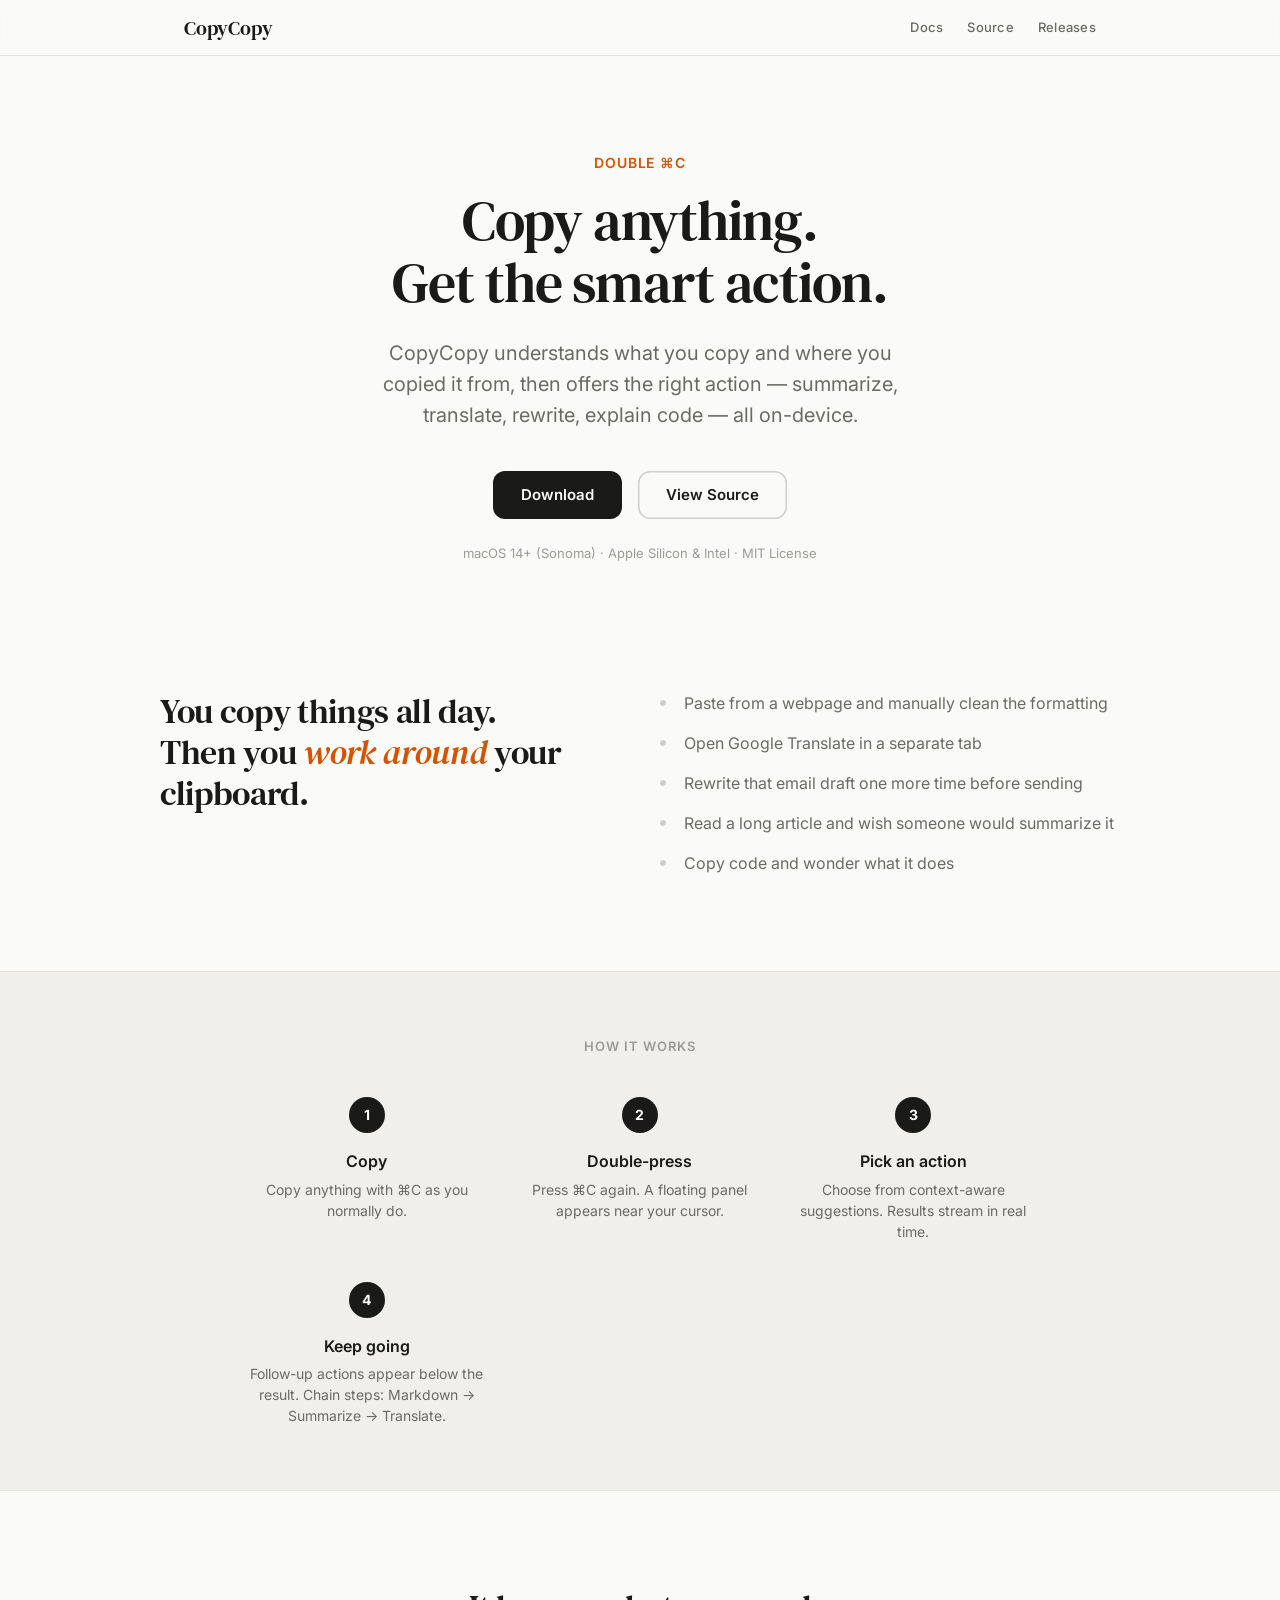
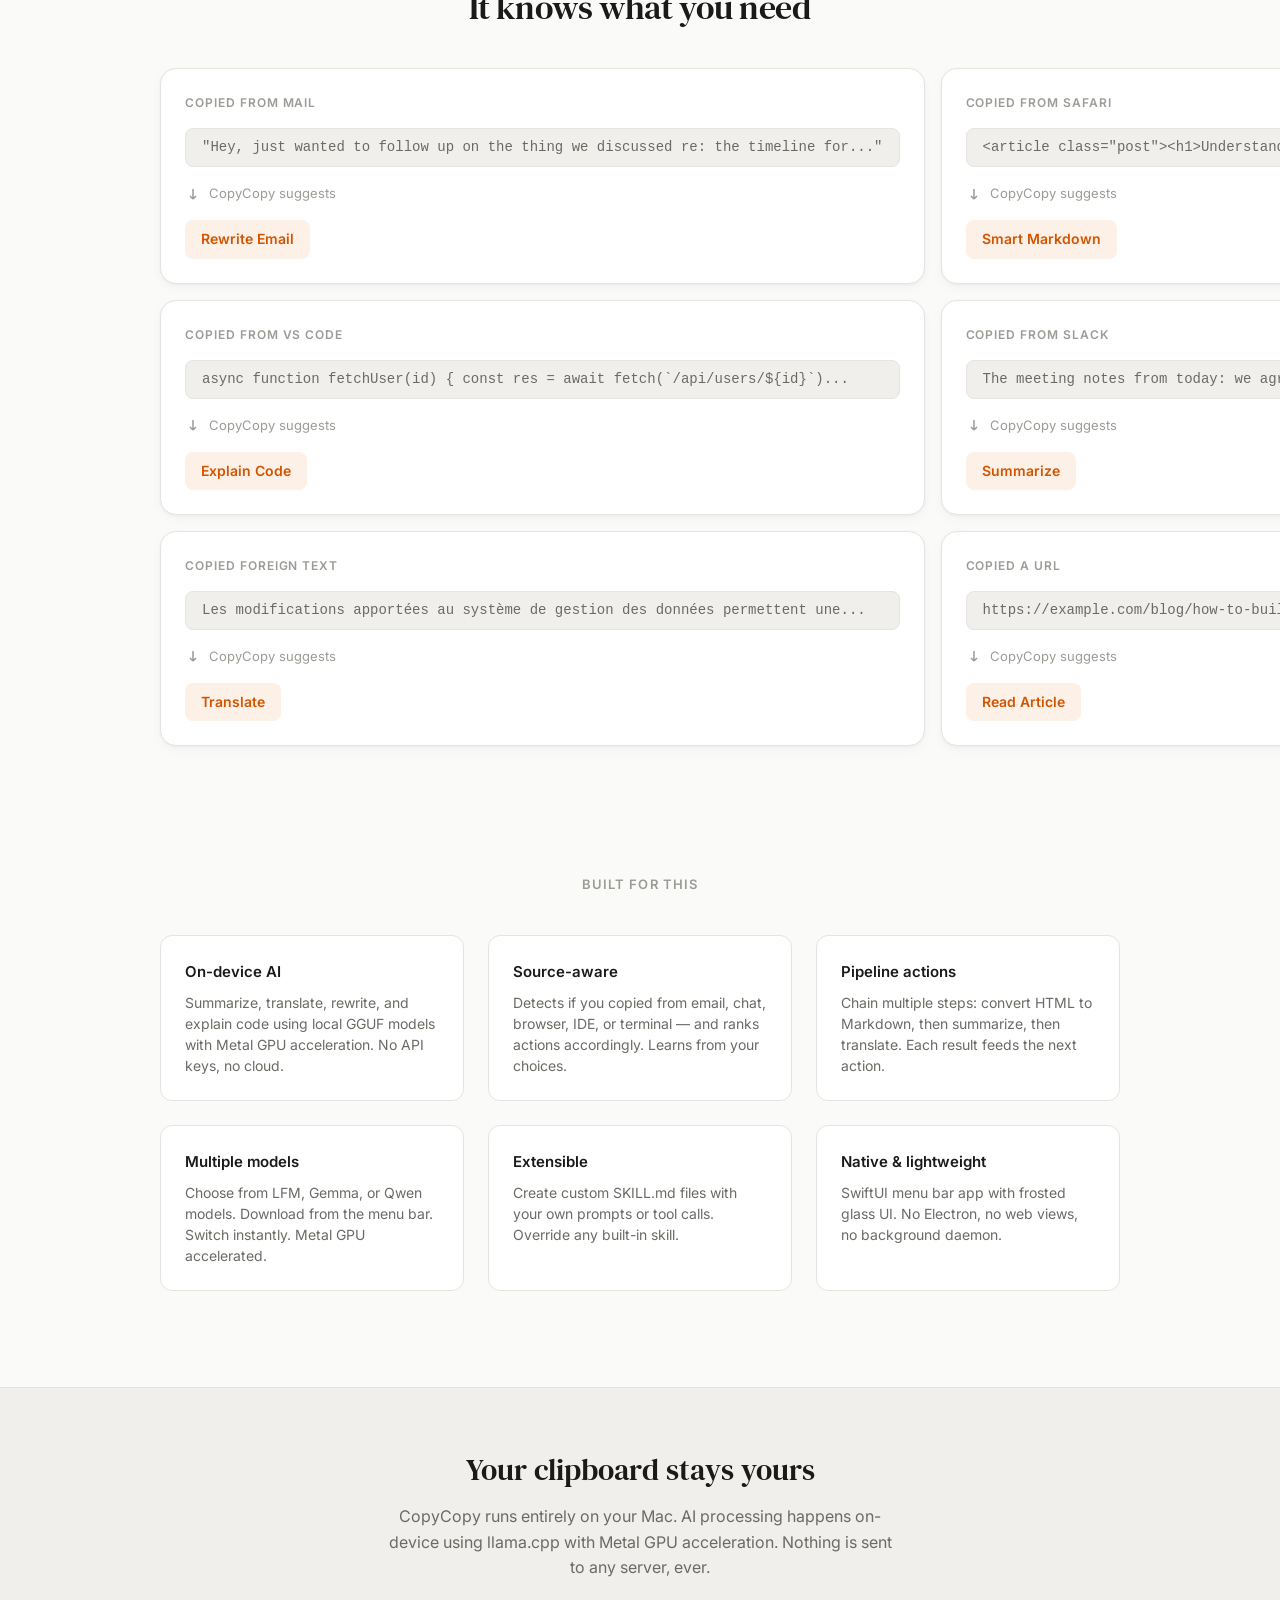
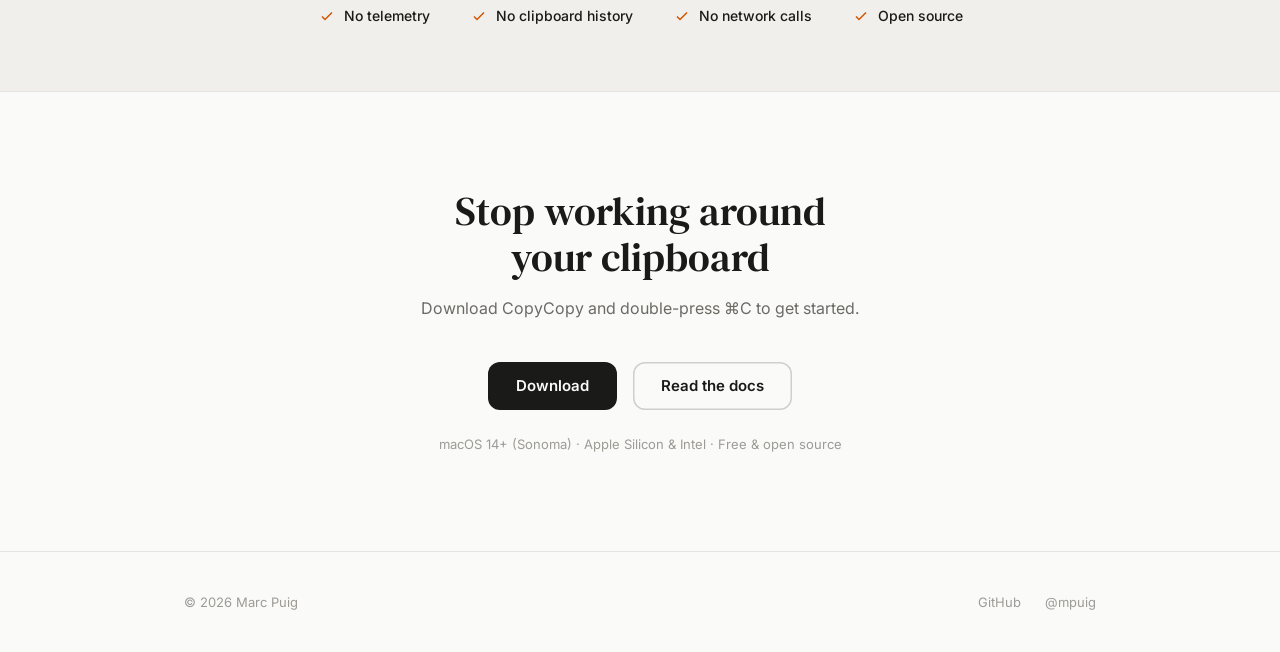
==== docs/index.html @ 1fe434d8 "docs: add pipeline UI to AGENTS.md, README, and website" ====
<!doctype html>
<html lang="en">
  <head>
    <meta charset="utf-8" />
    <meta name="viewport" content="width=device-width, initial-scale=1" />
    <title>CopyCopy — Smart clipboard actions for macOS</title>
    <meta
      name="description"
      content="Double-press ⌘C to summarize, translate, rewrite, explain code, and more. On-device AI, nothing leaves your Mac."
    />
    <link rel="canonical" href="https://copycopy.app/" />

    <meta property="og:title" content="CopyCopy" />
    <meta
      property="og:description"
      content="Double-press ⌘C to summarize, translate, rewrite, explain code, and more. On-device AI, nothing leaves your Mac."
    />
    <meta property="og:type" content="website" />
    <meta property="og:url" content="https://copycopy.app/" />
    <meta name="theme-color" content="#fafaf8" media="(prefers-color-scheme: light)" />
    <meta name="theme-color" content="#141413" media="(prefers-color-scheme: dark)" />

    <link rel="stylesheet" href="./site.css" />
  </head>
  <body>

    <!-- Nav -->
    <nav class="nav">
      <div class="nav__inner">
        <a href="/" class="nav__logo">CopyCopy</a>
        <div class="nav__links">
          <a href="./actions.html" class="nav__link">Docs</a>
          <a href="https://github.com/mpuig/copycopy" class="nav__link">Source</a>
          <a href="https://github.com/mpuig/copycopy/releases/latest" class="nav__link">Releases</a>
        </div>
      </div>
    </nav>

    <main>

      <!-- Hero -->
      <section class="hero container">
        <p class="hero__eyebrow animate-in">Double ⌘C</p>
        <h1 class="hero__title animate-in animate-in--delay-1">
          Copy anything.<br>Get the smart action.
        </h1>
        <p class="hero__subtitle animate-in animate-in--delay-2">
          CopyCopy understands what you copy and where you copied it from, then offers the right action — summarize, translate, rewrite, explain code — all on-device.
        </p>
        <div class="hero__actions animate-in animate-in--delay-3">
          <a class="btn btn--primary" href="https://github.com/mpuig/copycopy/releases/latest">Download</a>
          <a class="btn btn--secondary" href="https://github.com/mpuig/copycopy">View Source</a>
        </div>
        <p class="hero__req animate-in animate-in--delay-4">macOS 14+ (Sonoma) · Apple Silicon & Intel · MIT License</p>
      </section>

      <!-- Problem -->
      <section class="problem container">
        <div class="problem__grid">
          <h2 class="problem__heading">
            You copy things all day.<br>
            Then you <em>work around</em> your clipboard.
          </h2>
          <ul class="problem__list">
            <li class="problem__item">Paste from a webpage and manually clean the formatting</li>
            <li class="problem__item">Open Google Translate in a separate tab</li>
            <li class="problem__item">Rewrite that email draft one more time before sending</li>
            <li class="problem__item">Read a long article and wish someone would summarize it</li>
            <li class="problem__item">Copy code and wonder what it does</li>
          </ul>
        </div>
      </section>

      <!-- How it works -->
      <section class="how">
        <div class="container">
          <p class="how__label">How it works</p>
          <div class="how__steps">
            <div class="step">
              <div class="step__number">1</div>
              <p class="step__title">Copy</p>
              <p class="step__desc">Copy anything with ⌘C as you normally do.</p>
            </div>
            <div class="step">
              <div class="step__number">2</div>
              <p class="step__title">Double-press</p>
              <p class="step__desc">Press ⌘C again. A floating panel appears near your cursor.</p>
            </div>
            <div class="step">
              <div class="step__number">3</div>
              <p class="step__title">Pick an action</p>
              <p class="step__desc">Choose from context-aware suggestions. Results stream in real time.</p>
            </div>
            <div class="step">
              <div class="step__number">4</div>
              <p class="step__title">Keep going</p>
              <p class="step__desc">Follow-up actions appear below the result. Chain steps: Markdown → Summarize → Translate.</p>
            </div>
          </div>
        </div>
      </section>

      <!-- Scenarios -->
      <section class="scenarios container">
        <h2 class="scenarios__heading">It knows what you need</h2>
        <div class="scenarios__grid">

          <div class="scenario">
            <span class="scenario__source">Copied from Mail</span>
            <div class="scenario__content">"Hey, just wanted to follow up on the thing we discussed re: the timeline for..."</div>
            <div class="scenario__arrow">
              <svg viewBox="0 0 16 16" fill="none" stroke="currentColor" stroke-width="1.5"><path d="M8 3v10M8 13l-3-3M8 13l3-3"/></svg>
              CopyCopy suggests
            </div>
            <div class="scenario__action">Rewrite Email</div>
          </div>

          <div class="scenario">
            <span class="scenario__source">Copied from Safari</span>
            <div class="scenario__content">&lt;article class="post"&gt;&lt;h1&gt;Understanding Transformers&lt;/h1&gt;...</div>
            <div class="scenario__arrow">
              <svg viewBox="0 0 16 16" fill="none" stroke="currentColor" stroke-width="1.5"><path d="M8 3v10M8 13l-3-3M8 13l3-3"/></svg>
              CopyCopy suggests
            </div>
            <div class="scenario__action">Smart Markdown</div>
          </div>

          <div class="scenario">
            <span class="scenario__source">Copied from VS Code</span>
            <div class="scenario__content">async function fetchUser(id) { const res = await fetch(`/api/users/${id}`)...</div>
            <div class="scenario__arrow">
              <svg viewBox="0 0 16 16" fill="none" stroke="currentColor" stroke-width="1.5"><path d="M8 3v10M8 13l-3-3M8 13l3-3"/></svg>
              CopyCopy suggests
            </div>
            <div class="scenario__action">Explain Code</div>
          </div>

          <div class="scenario">
            <span class="scenario__source">Copied from Slack</span>
            <div class="scenario__content">The meeting notes from today: we agreed to push the release to next sprint and...</div>
            <div class="scenario__arrow">
              <svg viewBox="0 0 16 16" fill="none" stroke="currentColor" stroke-width="1.5"><path d="M8 3v10M8 13l-3-3M8 13l3-3"/></svg>
              CopyCopy suggests
            </div>
            <div class="scenario__action">Summarize</div>
          </div>

          <div class="scenario">
            <span class="scenario__source">Copied foreign text</span>
            <div class="scenario__content">Les modifications apportées au système de gestion des données permettent une...</div>
            <div class="scenario__arrow">
              <svg viewBox="0 0 16 16" fill="none" stroke="currentColor" stroke-width="1.5"><path d="M8 3v10M8 13l-3-3M8 13l3-3"/></svg>
              CopyCopy suggests
            </div>
            <div class="scenario__action">Translate</div>
          </div>

          <div class="scenario">
            <span class="scenario__source">Copied a URL</span>
            <div class="scenario__content">https://example.com/blog/how-to-build-ai-agents-from-scratch</div>
            <div class="scenario__arrow">
              <svg viewBox="0 0 16 16" fill="none" stroke="currentColor" stroke-width="1.5"><path d="M8 3v10M8 13l-3-3M8 13l3-3"/></svg>
              CopyCopy suggests
            </div>
            <div class="scenario__action">Read Article</div>
          </div>

        </div>
      </section>

      <!-- Features -->
      <section class="features container">
        <p class="features__label">Built for this</p>
        <div class="features__grid">

          <div class="feature">
            <p class="feature__title">On-device AI</p>
            <p class="feature__desc">Summarize, translate, rewrite, and explain code using local GGUF models with Metal GPU acceleration. No API keys, no cloud.</p>
          </div>

          <div class="feature">
            <p class="feature__title">Source-aware</p>
            <p class="feature__desc">Detects if you copied from email, chat, browser, IDE, or terminal — and ranks actions accordingly. Learns from your choices.</p>
          </div>

          <div class="feature">
            <p class="feature__title">Pipeline actions</p>
            <p class="feature__desc">Chain multiple steps: convert HTML to Markdown, then summarize, then translate. Each result feeds the next action.</p>
          </div>

          <div class="feature">
            <p class="feature__title">Multiple models</p>
            <p class="feature__desc">Choose from LFM, Gemma, or Qwen models. Download from the menu bar. Switch instantly. Metal GPU accelerated.</p>
          </div>

          <div class="feature">
            <p class="feature__title">Extensible</p>
            <p class="feature__desc">Create custom SKILL.md files with your own prompts or tool calls. Override any built-in skill.</p>
          </div>

          <div class="feature">
            <p class="feature__title">Native & lightweight</p>
            <p class="feature__desc">SwiftUI menu bar app with frosted glass UI. No Electron, no web views, no background daemon.</p>
          </div>

        </div>
      </section>

      <!-- Privacy -->
      <section class="privacy">
        <div class="container">
          <h2 class="privacy__heading">Your clipboard stays yours</h2>
          <p class="privacy__desc">
            CopyCopy runs entirely on your Mac. AI processing happens on-device using llama.cpp with Metal GPU acceleration. Nothing is sent to any server, ever.
          </p>
          <div class="privacy__points">
            <span class="privacy__point">
              <svg viewBox="0 0 18 18" fill="none" stroke="currentColor" stroke-width="1.5"><path d="M4 9.5l3 3 7-7"/></svg>
              No telemetry
            </span>
            <span class="privacy__point">
              <svg viewBox="0 0 18 18" fill="none" stroke="currentColor" stroke-width="1.5"><path d="M4 9.5l3 3 7-7"/></svg>
              No clipboard history
            </span>
            <span class="privacy__point">
              <svg viewBox="0 0 18 18" fill="none" stroke="currentColor" stroke-width="1.5"><path d="M4 9.5l3 3 7-7"/></svg>
              No network calls
            </span>
            <span class="privacy__point">
              <svg viewBox="0 0 18 18" fill="none" stroke="currentColor" stroke-width="1.5"><path d="M4 9.5l3 3 7-7"/></svg>
              Open source
            </span>
          </div>
        </div>
      </section>

      <!-- CTA -->
      <section class="cta container">
        <h2 class="cta__heading">Stop working around<br>your clipboard</h2>
        <p class="cta__desc">Download CopyCopy and double-press ⌘C to get started.</p>
        <div class="cta__actions">
          <a class="btn btn--primary" href="https://github.com/mpuig/copycopy/releases/latest">Download</a>
          <a class="btn btn--secondary" href="./actions.html">Read the docs</a>
        </div>
        <p class="cta__req">macOS 14+ (Sonoma) · Apple Silicon & Intel · Free & open source</p>
      </section>

    </main>

    <!-- Footer -->
    <footer class="footer">
      <div class="container footer__inner">
        <span>&copy; 2026 Marc Puig</span>
        <div class="footer__links">
          <a href="https://github.com/mpuig/copycopy">GitHub</a>
          <a href="https://github.com/mpuig">@mpuig</a>
        </div>
      </div>
    </footer>

  </body>
</html>
---- docs/site.css ----
@import url('https://fonts.googleapis.com/css2?family=Inter:ital,opsz,wght@0,14..32,400;0,14..32,500;0,14..32,600;0,14..32,700;1,14..32,400&family=DM+Serif+Text:ital@0;1&display=swap');

:root {
  --bg: #fafaf8;
  --bg-raised: #fff;
  --bg-sunken: #f0efec;
  --text: #1a1a18;
  --text-secondary: #6b6a65;
  --text-tertiary: #9c9b96;
  --accent: #d35400;
  --accent-soft: #fdf0e6;
  --border: #e5e4e0;
  --border-strong: #d0cfcb;
  --shadow-card: 0 1px 3px rgba(0,0,0,0.04), 0 4px 12px rgba(0,0,0,0.03);
  --shadow-card-hover: 0 2px 8px rgba(0,0,0,0.06), 0 8px 24px rgba(0,0,0,0.05);

  --font-display: 'DM Serif Text', Georgia, serif;
  --font-body: 'Inter', -apple-system, BlinkMacSystemFont, sans-serif;
  --font-mono: 'SF Mono', SFMono-Regular, ui-monospace, Menlo, monospace;

  --space-xs: 4px;
  --space-sm: 8px;
  --space-md: 16px;
  --space-lg: 24px;
  --space-xl: 40px;
  --space-2xl: 64px;
  --space-3xl: 96px;

  --radius-sm: 8px;
  --radius-md: 12px;
  --radius-lg: 16px;
}

@media (prefers-color-scheme: dark) {
  :root {
    --bg: #141413;
    --bg-raised: #1c1c1a;
    --bg-sunken: #0e0e0d;
    --text: #e8e7e3;
    --text-secondary: #9c9b96;
    --text-tertiary: #6b6a65;
    --accent: #e8792b;
    --accent-soft: #2a1a0a;
    --border: #2a2a27;
    --border-strong: #3a3a36;
    --shadow-card: 0 1px 3px rgba(0,0,0,0.2), 0 4px 12px rgba(0,0,0,0.15);
    --shadow-card-hover: 0 2px 8px rgba(0,0,0,0.3), 0 8px 24px rgba(0,0,0,0.2);
  }
}

* {
  box-sizing: border-box;
  margin: 0;
  padding: 0;
}

body {
  font-family: var(--font-body);
  background: var(--bg);
  color: var(--text);
  line-height: 1.6;
  -webkit-font-smoothing: antialiased;
  -moz-osx-font-smoothing: grayscale;
  overflow-x: hidden;
}

::selection {
  background: var(--accent);
  color: #fff;
}

/* ---------------------------------------- */
/* Layout                                   */
/* ---------------------------------------- */

.container {
  max-width: 960px;
  margin: 0 auto;
  padding: 0 var(--space-lg);
}

.container--narrow {
  max-width: 680px;
}

/* ---------------------------------------- */
/* Nav                                      */
/* ---------------------------------------- */

.nav {
  position: sticky;
  top: 0;
  z-index: 100;
  height: 56px;
  background: color-mix(in srgb, var(--bg) 85%, transparent);
  backdrop-filter: blur(16px);
  -webkit-backdrop-filter: blur(16px);
  border-bottom: 1px solid var(--border);
}

.nav__inner {
  display: flex;
  justify-content: space-between;
  align-items: center;
  height: 100%;
  max-width: 960px;
  margin: 0 auto;
  padding: 0 var(--space-lg);
}

.nav__logo {
  font-family: var(--font-display);
  font-size: 20px;
  color: var(--text);
  text-decoration: none;
  letter-spacing: -0.01em;
}

.nav__links {
  display: flex;
  gap: var(--space-lg);
}

.nav__link {
  font-size: 13px;
  font-weight: 500;
  color: var(--text-secondary);
  text-decoration: none;
  letter-spacing: 0.02em;
  transition: color 0.15s ease;
}

.nav__link:hover {
  color: var(--text);
}

/* ---------------------------------------- */
/* Hero                                     */
/* ---------------------------------------- */

.hero {
  padding: var(--space-3xl) 0 var(--space-2xl);
  text-align: center;
}

.hero__eyebrow {
  font-size: 14px;
  font-weight: 600;
  color: var(--accent);
  letter-spacing: 0.06em;
  text-transform: uppercase;
  margin-bottom: var(--space-md);
}

.hero__title {
  font-family: var(--font-display);
  font-size: clamp(36px, 6vw, 56px);
  line-height: 1.1;
  letter-spacing: -0.02em;
  color: var(--text);
  margin-bottom: var(--space-lg);
  font-weight: 400;
}

.hero__subtitle {
  font-size: clamp(17px, 2.2vw, 20px);
  line-height: 1.55;
  color: var(--text-secondary);
  max-width: 540px;
  margin: 0 auto var(--space-xl);
}

.hero__actions {
  display: flex;
  gap: var(--space-md);
  justify-content: center;
  flex-wrap: wrap;
}

.hero__req {
  margin-top: var(--space-lg);
  font-size: 13px;
  color: var(--text-tertiary);
}

/* Buttons */

.btn {
  display: inline-flex;
  align-items: center;
  gap: var(--space-sm);
  padding: 12px 28px;
  border-radius: var(--radius-md);
  font-size: 15px;
  font-weight: 600;
  text-decoration: none;
  transition: all 0.2s ease;
  cursor: pointer;
  border: none;
}

.btn--primary {
  background: var(--text);
  color: var(--bg);
}

.btn--primary:hover {
  opacity: 0.85;
  transform: translateY(-1px);
}

.btn--secondary {
  background: transparent;
  color: var(--text);
  box-shadow: inset 0 0 0 1.5px var(--border-strong);
}

.btn--secondary:hover {
  background: var(--bg-sunken);
  transform: translateY(-1px);
}

/* ---------------------------------------- */
/* Problem                                  */
/* ---------------------------------------- */

.problem {
  padding: var(--space-2xl) 0 var(--space-3xl);
}

.problem__grid {
  display: grid;
  grid-template-columns: 1fr 1fr;
  gap: var(--space-xl);
  align-items: start;
}

.problem__heading {
  font-family: var(--font-display);
  font-size: clamp(26px, 3.5vw, 34px);
  line-height: 1.2;
  letter-spacing: -0.01em;
  color: var(--text);
  font-weight: 400;
}

.problem__heading em {
  color: var(--accent);
  font-style: italic;
}

.problem__list {
  list-style: none;
  display: flex;
  flex-direction: column;
  gap: var(--space-md);
}

.problem__item {
  font-size: 16px;
  color: var(--text-secondary);
  line-height: 1.5;
  padding-left: var(--space-lg);
  position: relative;
}

.problem__item::before {
  content: "";
  position: absolute;
  left: 0;
  top: 9px;
  width: 6px;
  height: 6px;
  border-radius: 50%;
  background: var(--border-strong);
}

/* ---------------------------------------- */
/* How it works                             */
/* ---------------------------------------- */

.how {
  padding: var(--space-2xl) 0;
  background: var(--bg-sunken);
  border-top: 1px solid var(--border);
  border-bottom: 1px solid var(--border);
}

.how__label {
  font-size: 13px;
  font-weight: 600;
  color: var(--text-tertiary);
  text-transform: uppercase;
  letter-spacing: 0.08em;
  margin-bottom: var(--space-xl);
  text-align: center;
}

.how__steps {
  display: grid;
  grid-template-columns: repeat(3, 1fr);
  gap: var(--space-xl);
  max-width: 780px;
  margin: 0 auto;
}

.step {
  text-align: center;
}

.step__number {
  display: inline-flex;
  align-items: center;
  justify-content: center;
  width: 36px;
  height: 36px;
  border-radius: 50%;
  background: var(--text);
  color: var(--bg);
  font-size: 14px;
  font-weight: 700;
  margin-bottom: var(--space-md);
}

.step__title {
  font-size: 16px;
  font-weight: 600;
  color: var(--text);
  margin-bottom: var(--space-xs);
}

.step__desc {
  font-size: 14px;
  color: var(--text-secondary);
  line-height: 1.5;
}

/* ---------------------------------------- */
/* Scenarios                                */
/* ---------------------------------------- */

.scenarios {
  padding: var(--space-3xl) 0 var(--space-2xl);
}

.scenarios__heading {
  font-family: var(--font-display);
  font-size: clamp(26px, 3.5vw, 34px);
  line-height: 1.2;
  letter-spacing: -0.01em;
  color: var(--text);
  font-weight: 400;
  text-align: center;
  margin-bottom: var(--space-xl);
}

.scenarios__grid {
  display: grid;
  grid-template-columns: 1fr 1fr;
  gap: var(--space-md);
}

.scenario {
  background: var(--bg-raised);
  border: 1px solid var(--border);
  border-radius: var(--radius-lg);
  padding: var(--space-lg);
  box-shadow: var(--shadow-card);
  transition: box-shadow 0.25s ease, transform 0.25s ease;
  display: flex;
  flex-direction: column;
  gap: var(--space-md);
}

.scenario:hover {
  box-shadow: var(--shadow-card-hover);
  transform: translateY(-2px);
}

.scenario__source {
  font-size: 12px;
  font-weight: 600;
  color: var(--text-tertiary);
  text-transform: uppercase;
  letter-spacing: 0.08em;
}

.scenario__content {
  font-size: 14px;
  color: var(--text-secondary);
  line-height: 1.5;
  font-family: var(--font-mono);
  background: var(--bg-sunken);
  border-radius: var(--radius-sm);
  padding: var(--space-sm) var(--space-md);
  border: 1px solid var(--border);
  white-space: nowrap;
  overflow: hidden;
  text-overflow: ellipsis;
}

.scenario__arrow {
  display: flex;
  align-items: center;
  gap: var(--space-sm);
  color: var(--text-tertiary);
  font-size: 13px;
}

.scenario__arrow svg {
  width: 16px;
  height: 16px;
  flex-shrink: 0;
}

.scenario__action {
  display: inline-flex;
  align-items: center;
  gap: var(--space-sm);
  background: var(--accent-soft);
  color: var(--accent);
  font-size: 14px;
  font-weight: 600;
  padding: var(--space-sm) var(--space-md);
  border-radius: var(--radius-sm);
  align-self: flex-start;
}

/* ---------------------------------------- */
/* Features                                 */
/* ---------------------------------------- */

.features {
  padding: var(--space-2xl) 0 var(--space-3xl);
}

.features__label {
  font-size: 13px;
  font-weight: 600;
  color: var(--text-tertiary);
  text-transform: uppercase;
  letter-spacing: 0.08em;
  margin-bottom: var(--space-xl);
  text-align: center;
}

.features__grid {
  display: grid;
  grid-template-columns: repeat(3, 1fr);
  gap: var(--space-lg);
}

.feature {
  padding: var(--space-lg);
  border-radius: var(--radius-md);
  background: var(--bg-raised);
  border: 1px solid var(--border);
}

.feature__title {
  font-size: 15px;
  font-weight: 600;
  color: var(--text);
  margin-bottom: var(--space-sm);
}

.feature__desc {
  font-size: 14px;
  color: var(--text-secondary);
  line-height: 1.5;
}

/* ---------------------------------------- */
/* Privacy                                  */
/* ---------------------------------------- */

.privacy {
  padding: var(--space-2xl) 0;
  background: var(--bg-sunken);
  border-top: 1px solid var(--border);
  border-bottom: 1px solid var(--border);
  text-align: center;
}

.privacy__heading {
  font-family: var(--font-display);
  font-size: clamp(24px, 3vw, 30px);
  line-height: 1.2;
  color: var(--text);
  font-weight: 400;
  margin-bottom: var(--space-md);
}

.privacy__desc {
  font-size: 16px;
  color: var(--text-secondary);
  line-height: 1.6;
  max-width: 520px;
  margin: 0 auto var(--space-lg);
}

.privacy__points {
  display: flex;
  justify-content: center;
  gap: var(--space-xl);
  flex-wrap: wrap;
}

.privacy__point {
  font-size: 14px;
  font-weight: 500;
  color: var(--text);
  display: flex;
  align-items: center;
  gap: var(--space-sm);
}

.privacy__point svg {
  width: 18px;
  height: 18px;
  color: var(--accent);
  flex-shrink: 0;
}

/* ---------------------------------------- */
/* CTA                                      */
/* ---------------------------------------- */

.cta {
  padding: var(--space-3xl) 0;
  text-align: center;
}

.cta__heading {
  font-family: var(--font-display);
  font-size: clamp(28px, 4vw, 40px);
  line-height: 1.15;
  color: var(--text);
  font-weight: 400;
  margin-bottom: var(--space-md);
}

.cta__desc {
  font-size: 16px;
  color: var(--text-secondary);
  margin-bottom: var(--space-xl);
}

.cta__actions {
  display: flex;
  gap: var(--space-md);
  justify-content: center;
  flex-wrap: wrap;
}

.cta__req {
  margin-top: var(--space-lg);
  font-size: 13px;
  color: var(--text-tertiary);
}

/* ---------------------------------------- */
/* Footer                                   */
/* ---------------------------------------- */

.footer {
  padding: var(--space-xl) 0;
  border-top: 1px solid var(--border);
  font-size: 13px;
  color: var(--text-tertiary);
}

.footer__inner {
  display: flex;
  justify-content: space-between;
  align-items: center;
}

.footer__links {
  display: flex;
  gap: var(--space-lg);
}

.footer__links a {
  color: var(--text-tertiary);
  text-decoration: none;
  transition: color 0.15s ease;
}

.footer__links a:hover {
  color: var(--text);
}

/* ---------------------------------------- */
/* Responsive                               */
/* ---------------------------------------- */

@media (max-width: 768px) {
  .problem__grid {
    grid-template-columns: 1fr;
    gap: var(--space-lg);
  }

  .how__steps {
    grid-template-columns: 1fr;
    gap: var(--space-lg);
    max-width: 320px;
  }

  .scenarios__grid {
    grid-template-columns: 1fr;
  }

  .features__grid {
    grid-template-columns: 1fr;
  }

  .nav__links {
    gap: var(--space-md);
  }

  .privacy__points {
    flex-direction: column;
    align-items: center;
  }

  .hero {
    padding: var(--space-2xl) 0 var(--space-xl);
  }

  .footer__inner {
    flex-direction: column;
    gap: var(--space-md);
    text-align: center;
  }
}

@media (max-width: 480px) {
  .hero__actions {
    flex-direction: column;
    align-items: stretch;
  }

  .btn {
    justify-content: center;
  }

  .cta__actions {
    flex-direction: column;
    align-items: stretch;
  }
}

/* ---------------------------------------- */
/* Entrance animation                       */
/* ---------------------------------------- */

@keyframes fadeUp {
  from {
    opacity: 0;
    transform: translateY(16px);
  }
  to {
    opacity: 1;
    transform: translateY(0);
  }
}

.animate-in {
  animation: fadeUp 0.5s ease-out both;
}

.animate-in--delay-1 { animation-delay: 0.08s; }
.animate-in--delay-2 { animation-delay: 0.16s; }
.animate-in--delay-3 { animation-delay: 0.24s; }
.animate-in--delay-4 { animation-delay: 0.32s; }
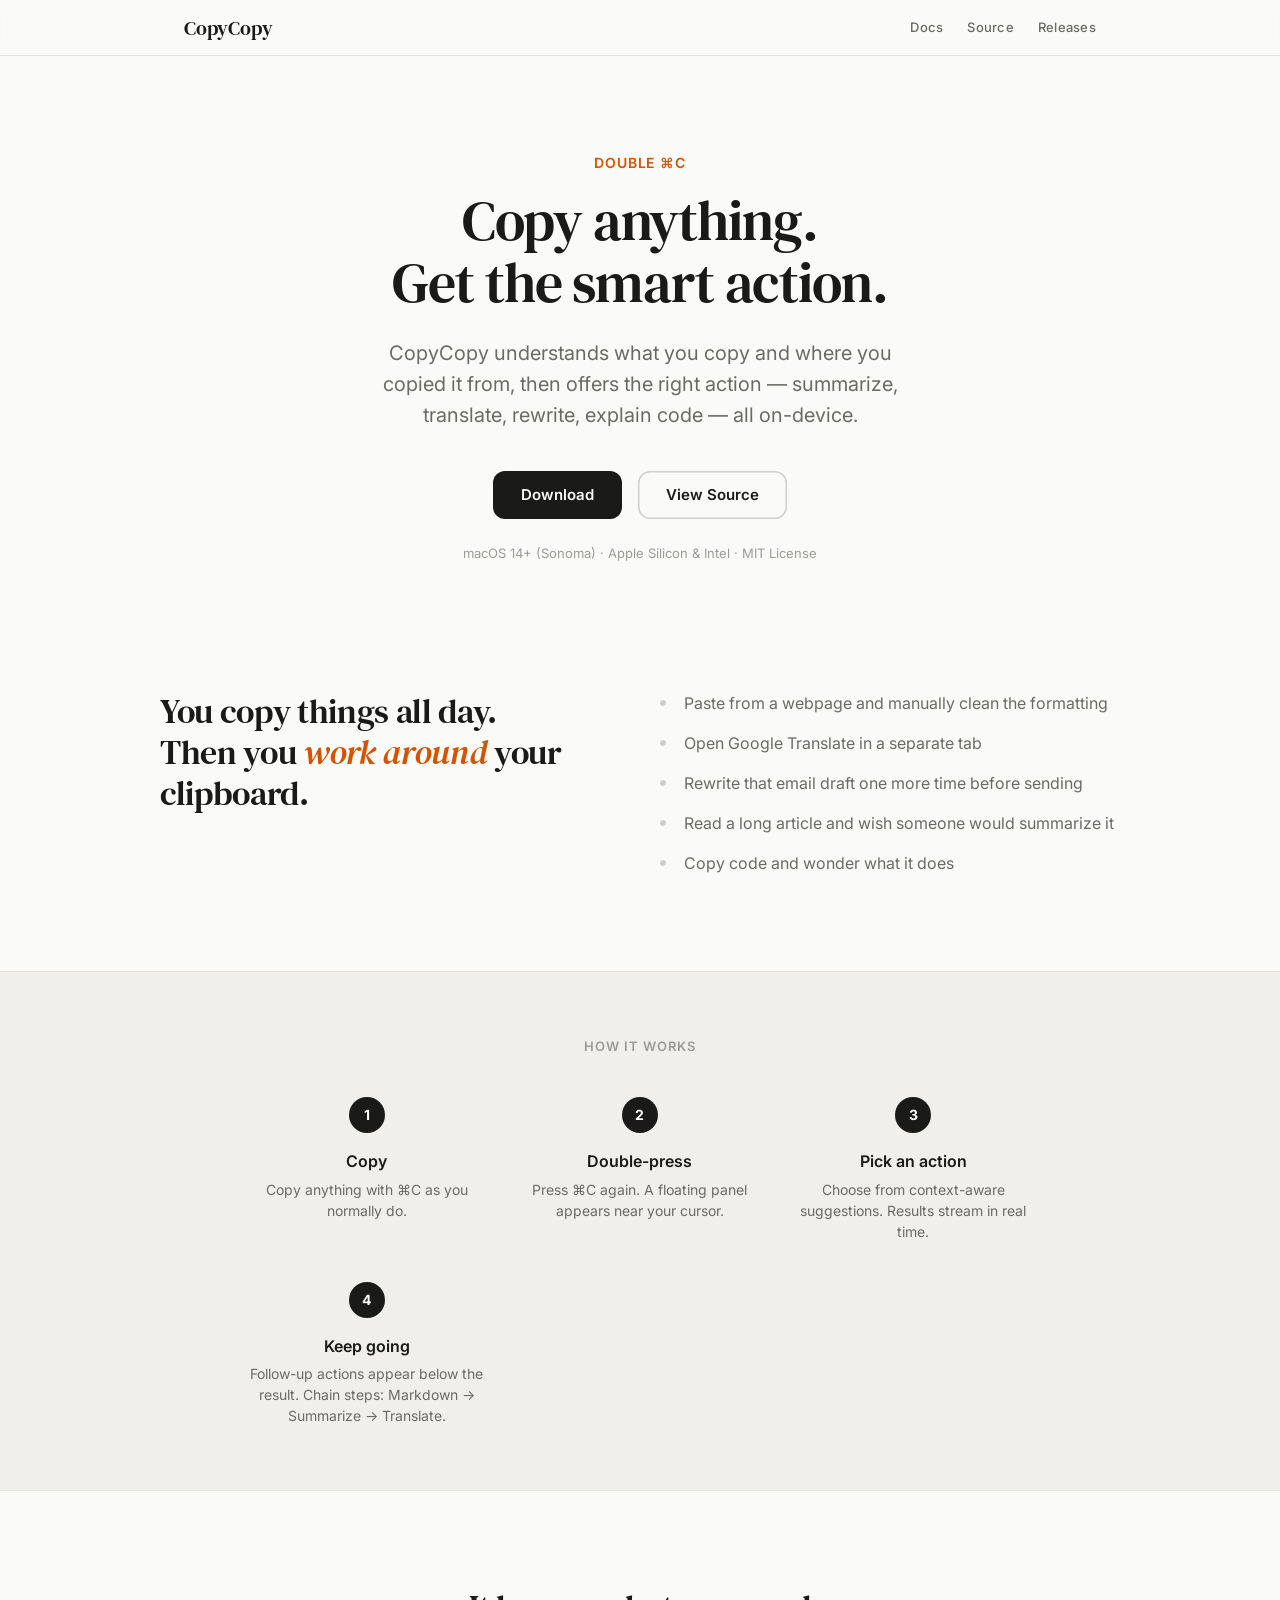
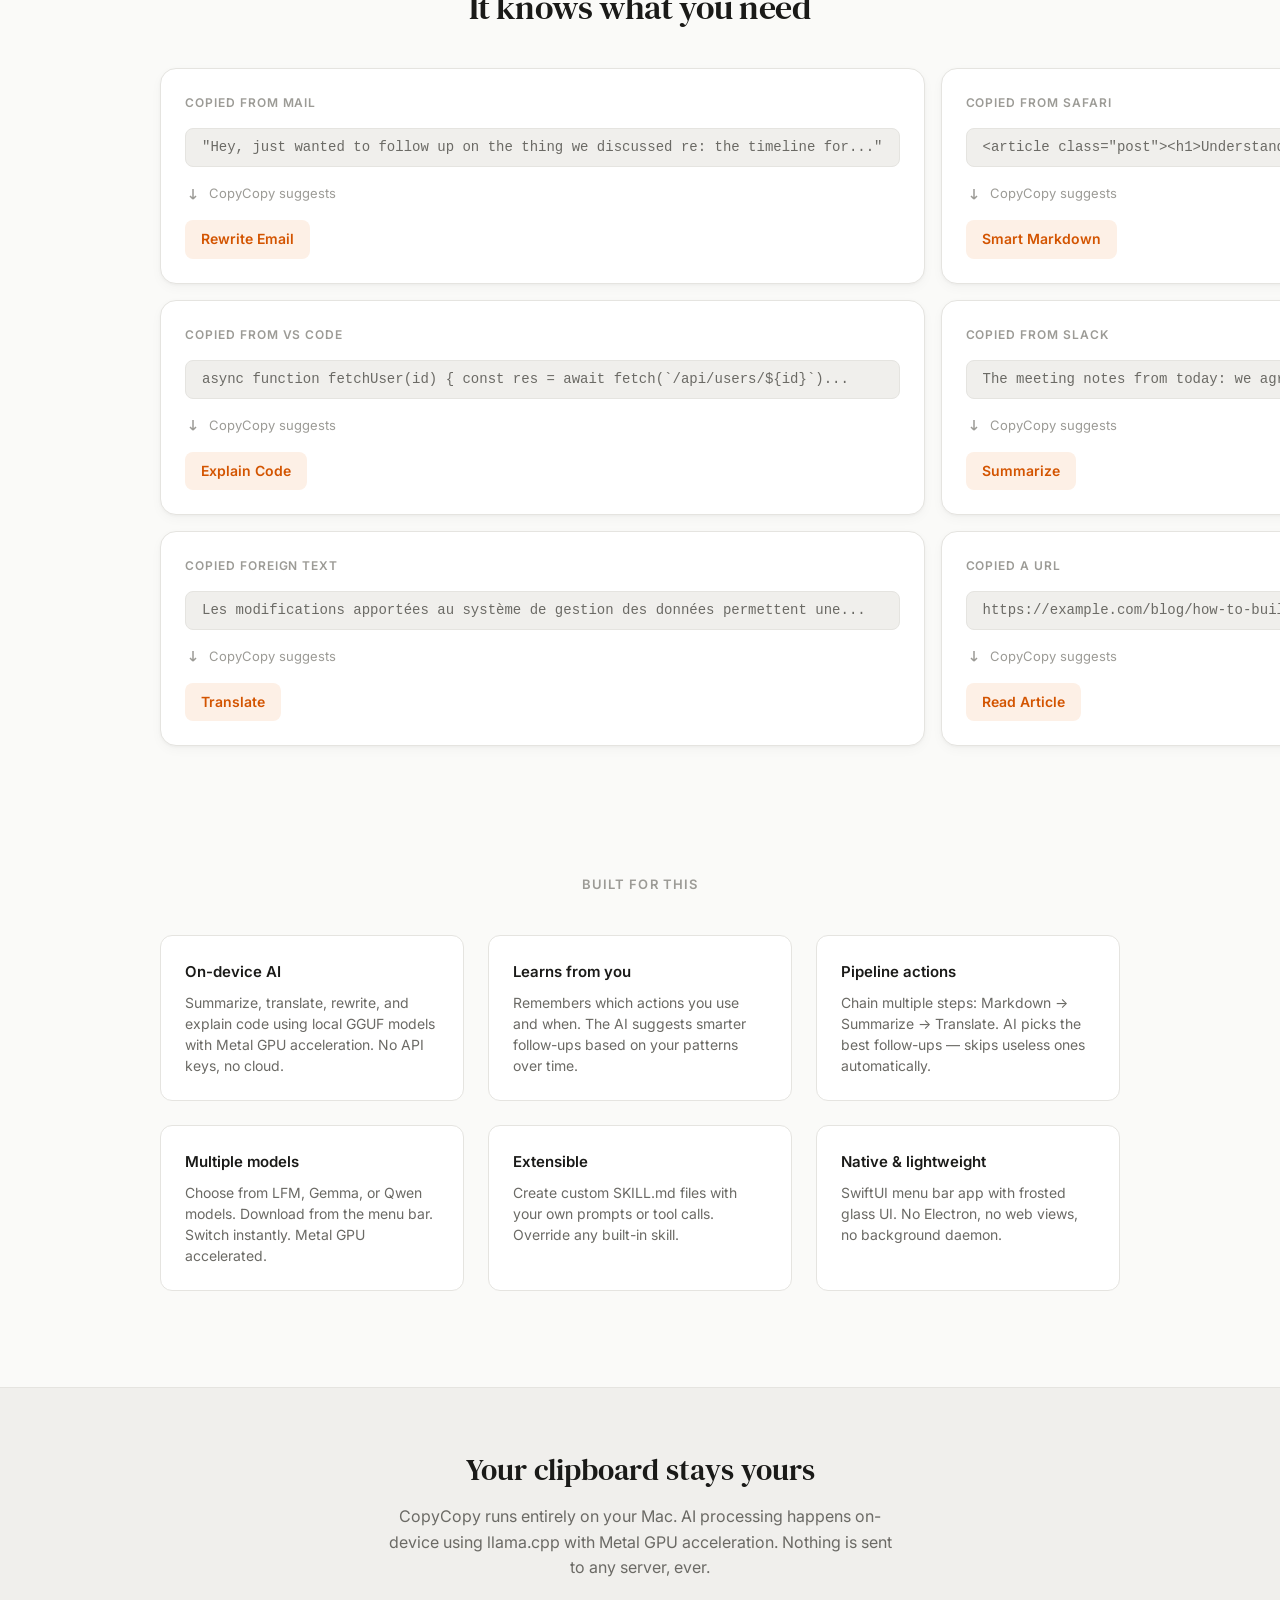
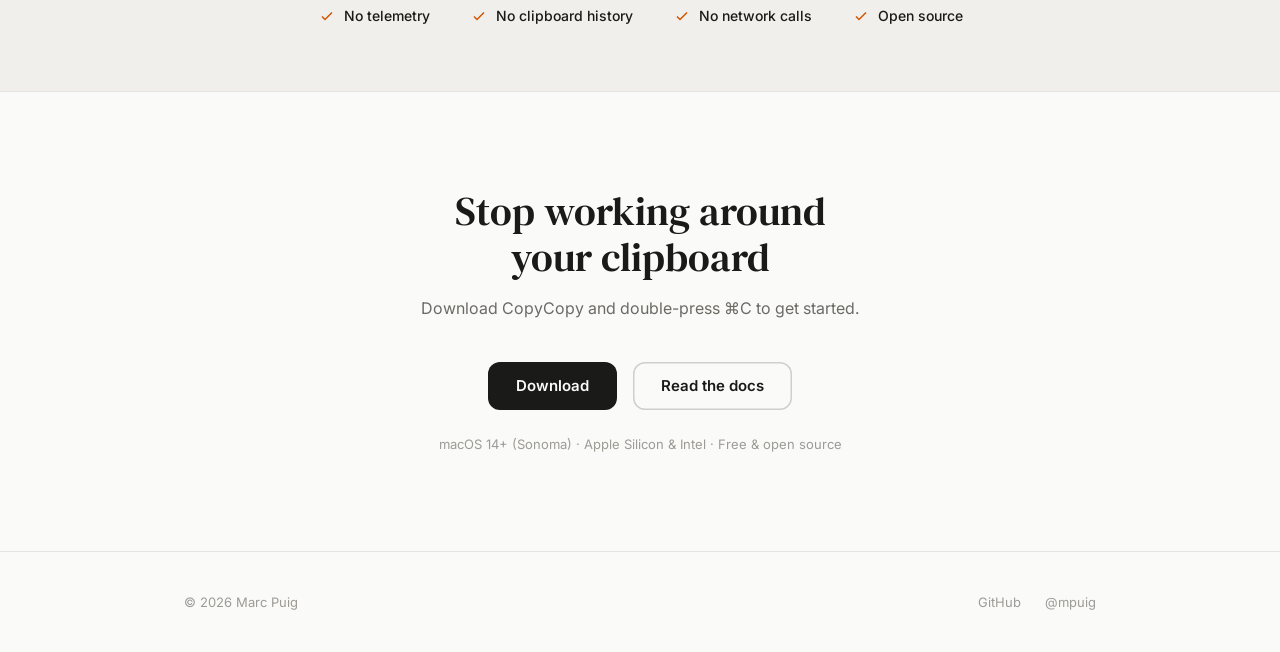
==== commit 71aba5cf: "docs: add learning system and LLM follow-ups to AGENTS.md, README, and website" ====
--- a/docs/index.html
+++ b/docs/index.html
@@ -179,13 +179,13 @@
           </div>
 
           <div class="feature">
-            <p class="feature__title">Source-aware</p>
-            <p class="feature__desc">Detects if you copied from email, chat, browser, IDE, or terminal — and ranks actions accordingly. Learns from your choices.</p>
+            <p class="feature__title">Learns from you</p>
+            <p class="feature__desc">Remembers which actions you use and when. The AI suggests smarter follow-ups based on your patterns over time.</p>
           </div>
 
           <div class="feature">
             <p class="feature__title">Pipeline actions</p>
-            <p class="feature__desc">Chain multiple steps: convert HTML to Markdown, then summarize, then translate. Each result feeds the next action.</p>
+            <p class="feature__desc">Chain multiple steps: Markdown → Summarize → Translate. AI picks the best follow-ups — skips useless ones automatically.</p>
           </div>
 
           <div class="feature">
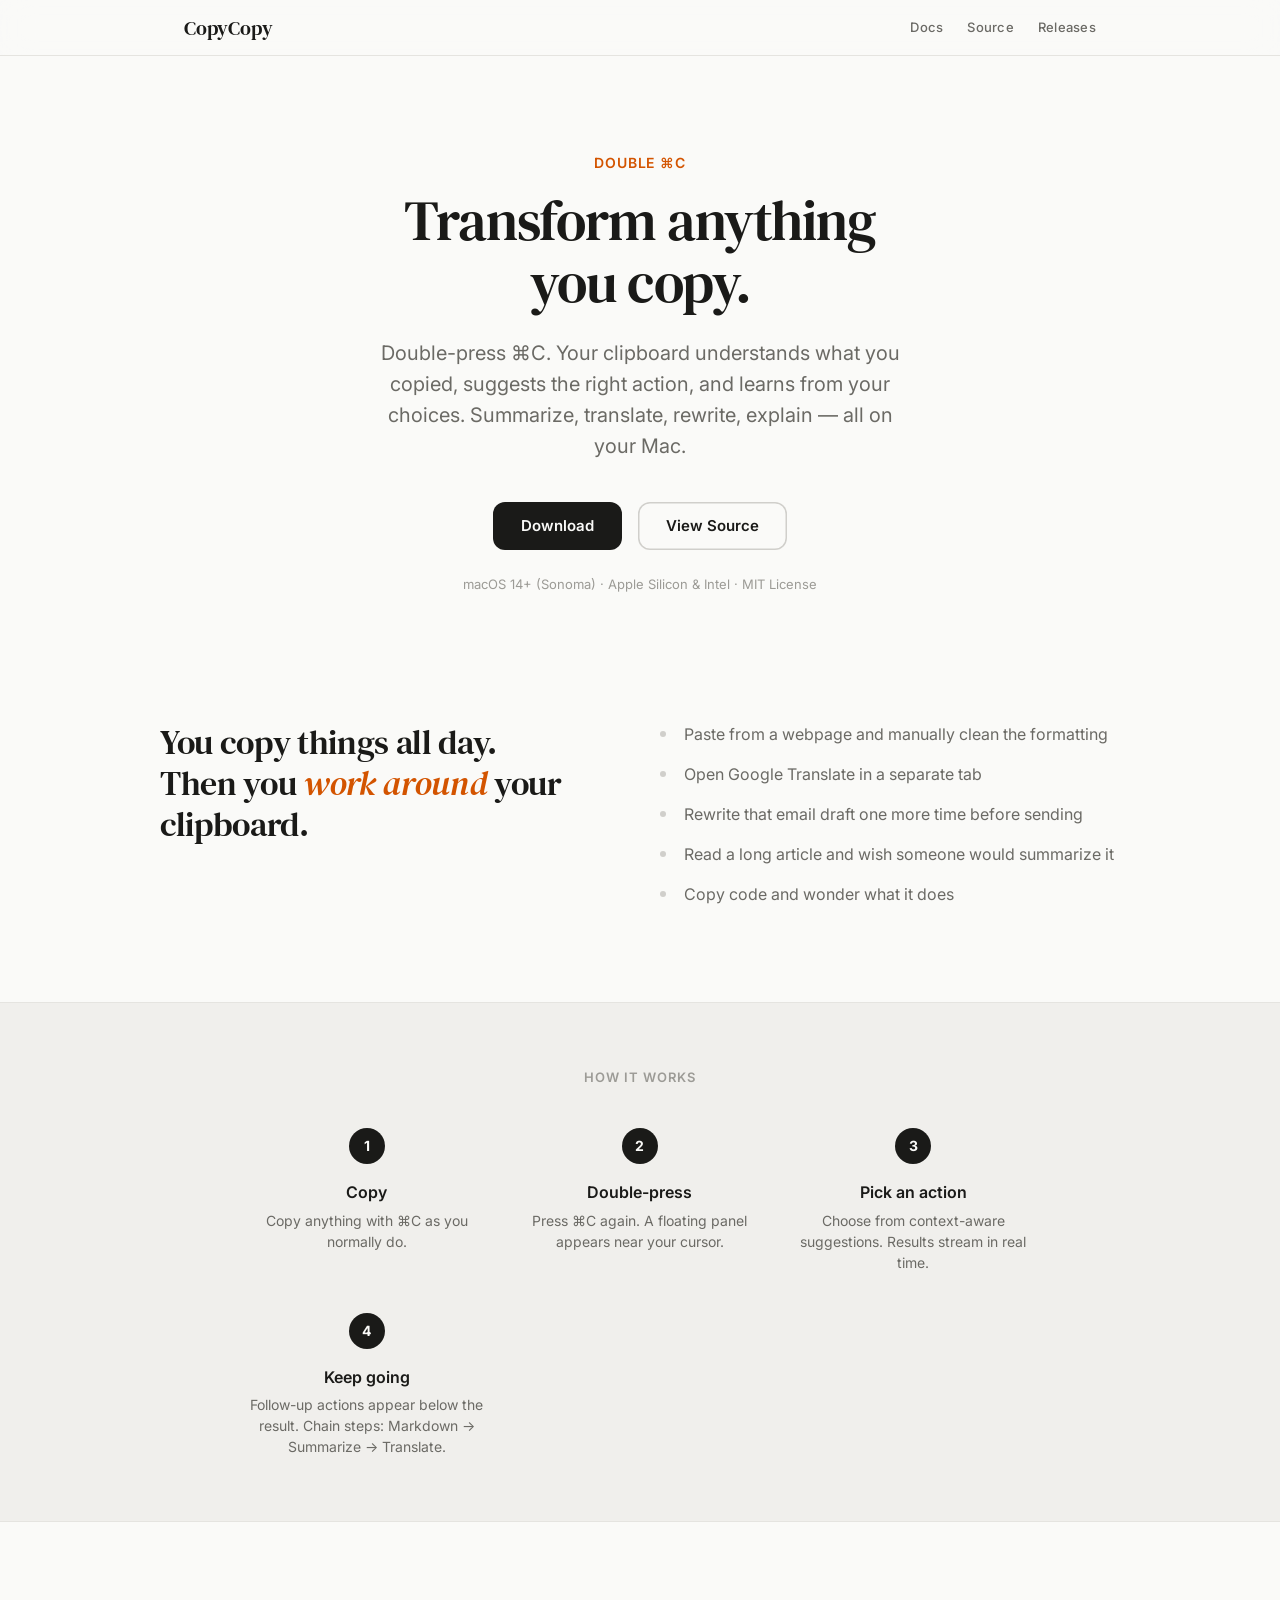
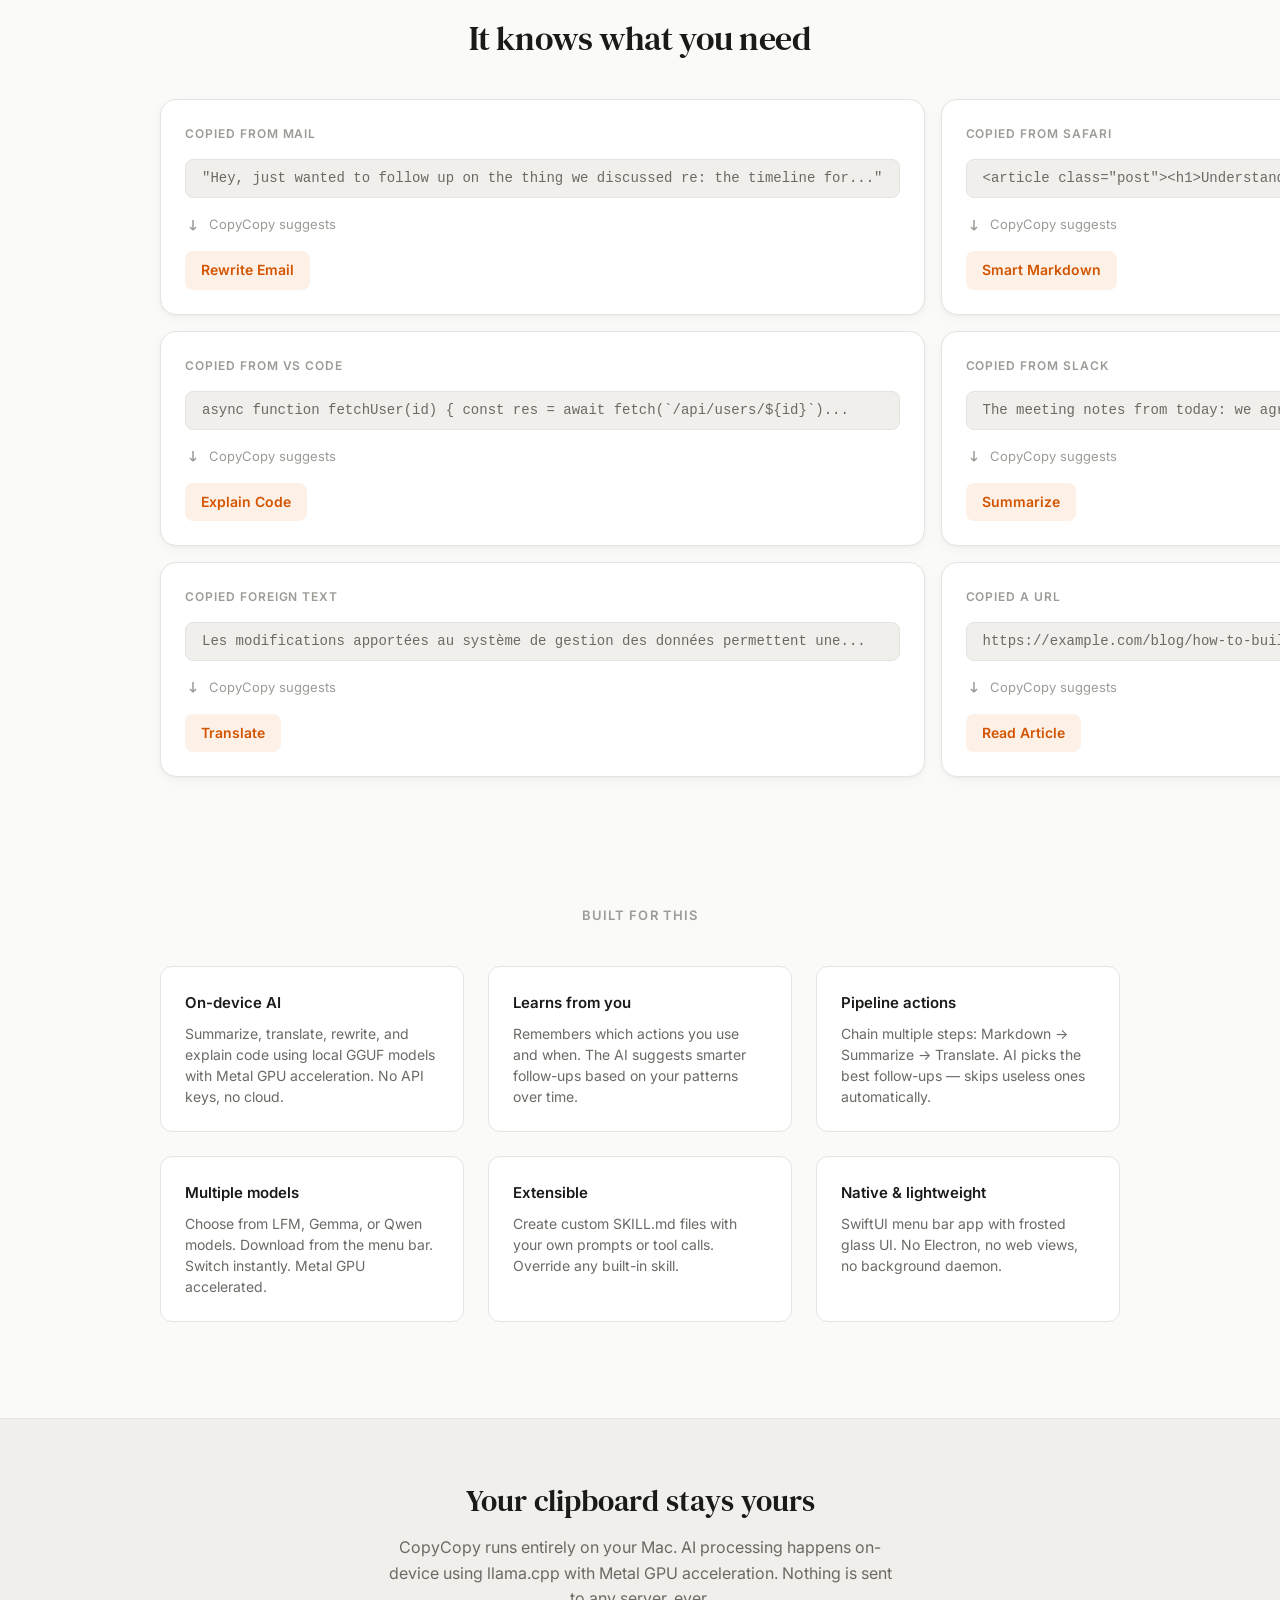
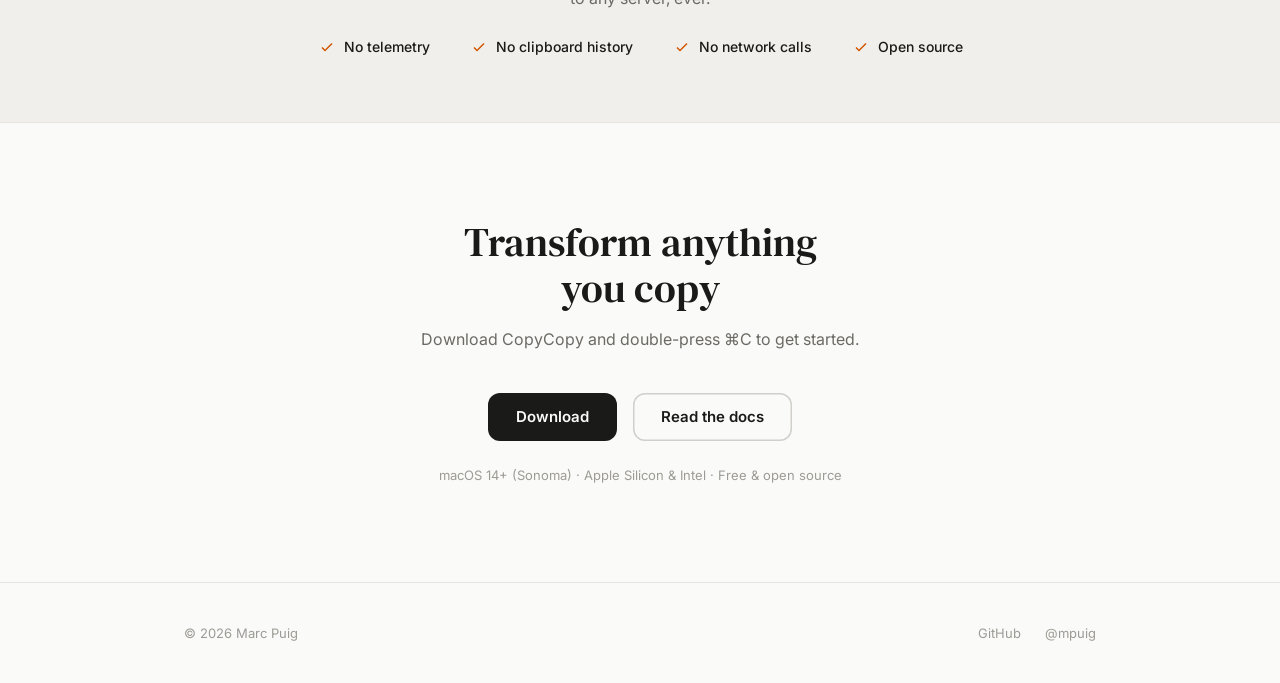
==== commit 8c28c2b7: "brand: 'Transform anything you copy' — update hero, meta, CTA, README" ====
--- a/docs/index.html
+++ b/docs/index.html
@@ -3,17 +3,17 @@
   <head>
     <meta charset="utf-8" />
     <meta name="viewport" content="width=device-width, initial-scale=1" />
-    <title>CopyCopy — Smart clipboard actions for macOS</title>
+    <title>CopyCopy — Transform anything you copy</title>
     <meta
       name="description"
-      content="Double-press ⌘C to summarize, translate, rewrite, explain code, and more. On-device AI, nothing leaves your Mac."
+      content="Double-press ⌘C to transform your clipboard. Summarize, translate, rewrite, explain code — all on your Mac with on-device AI."
     />
     <link rel="canonical" href="https://copycopy.app/" />
 
-    <meta property="og:title" content="CopyCopy" />
+    <meta property="og:title" content="CopyCopy — Transform anything you copy" />
     <meta
       property="og:description"
-      content="Double-press ⌘C to summarize, translate, rewrite, explain code, and more. On-device AI, nothing leaves your Mac."
+      content="Double-press ⌘C to transform your clipboard. Summarize, translate, rewrite, explain code — all on your Mac with on-device AI."
     />
     <meta property="og:type" content="website" />
     <meta property="og:url" content="https://copycopy.app/" />
@@ -42,10 +42,10 @@
       <section class="hero container">
         <p class="hero__eyebrow animate-in">Double ⌘C</p>
         <h1 class="hero__title animate-in animate-in--delay-1">
-          Copy anything.<br>Get the smart action.
+          Transform anything<br>you copy.
         </h1>
         <p class="hero__subtitle animate-in animate-in--delay-2">
-          CopyCopy understands what you copy and where you copied it from, then offers the right action — summarize, translate, rewrite, explain code — all on-device.
+          Double-press ⌘C. Your clipboard understands what you copied, suggests the right action, and learns from your choices. Summarize, translate, rewrite, explain — all on your Mac.
         </p>
         <div class="hero__actions animate-in animate-in--delay-3">
           <a class="btn btn--primary" href="https://github.com/mpuig/copycopy/releases/latest">Download</a>
@@ -236,7 +236,7 @@
 
       <!-- CTA -->
       <section class="cta container">
-        <h2 class="cta__heading">Stop working around<br>your clipboard</h2>
+        <h2 class="cta__heading">Transform anything<br>you copy</h2>
         <p class="cta__desc">Download CopyCopy and double-press ⌘C to get started.</p>
         <div class="cta__actions">
           <a class="btn btn--primary" href="https://github.com/mpuig/copycopy/releases/latest">Download</a>
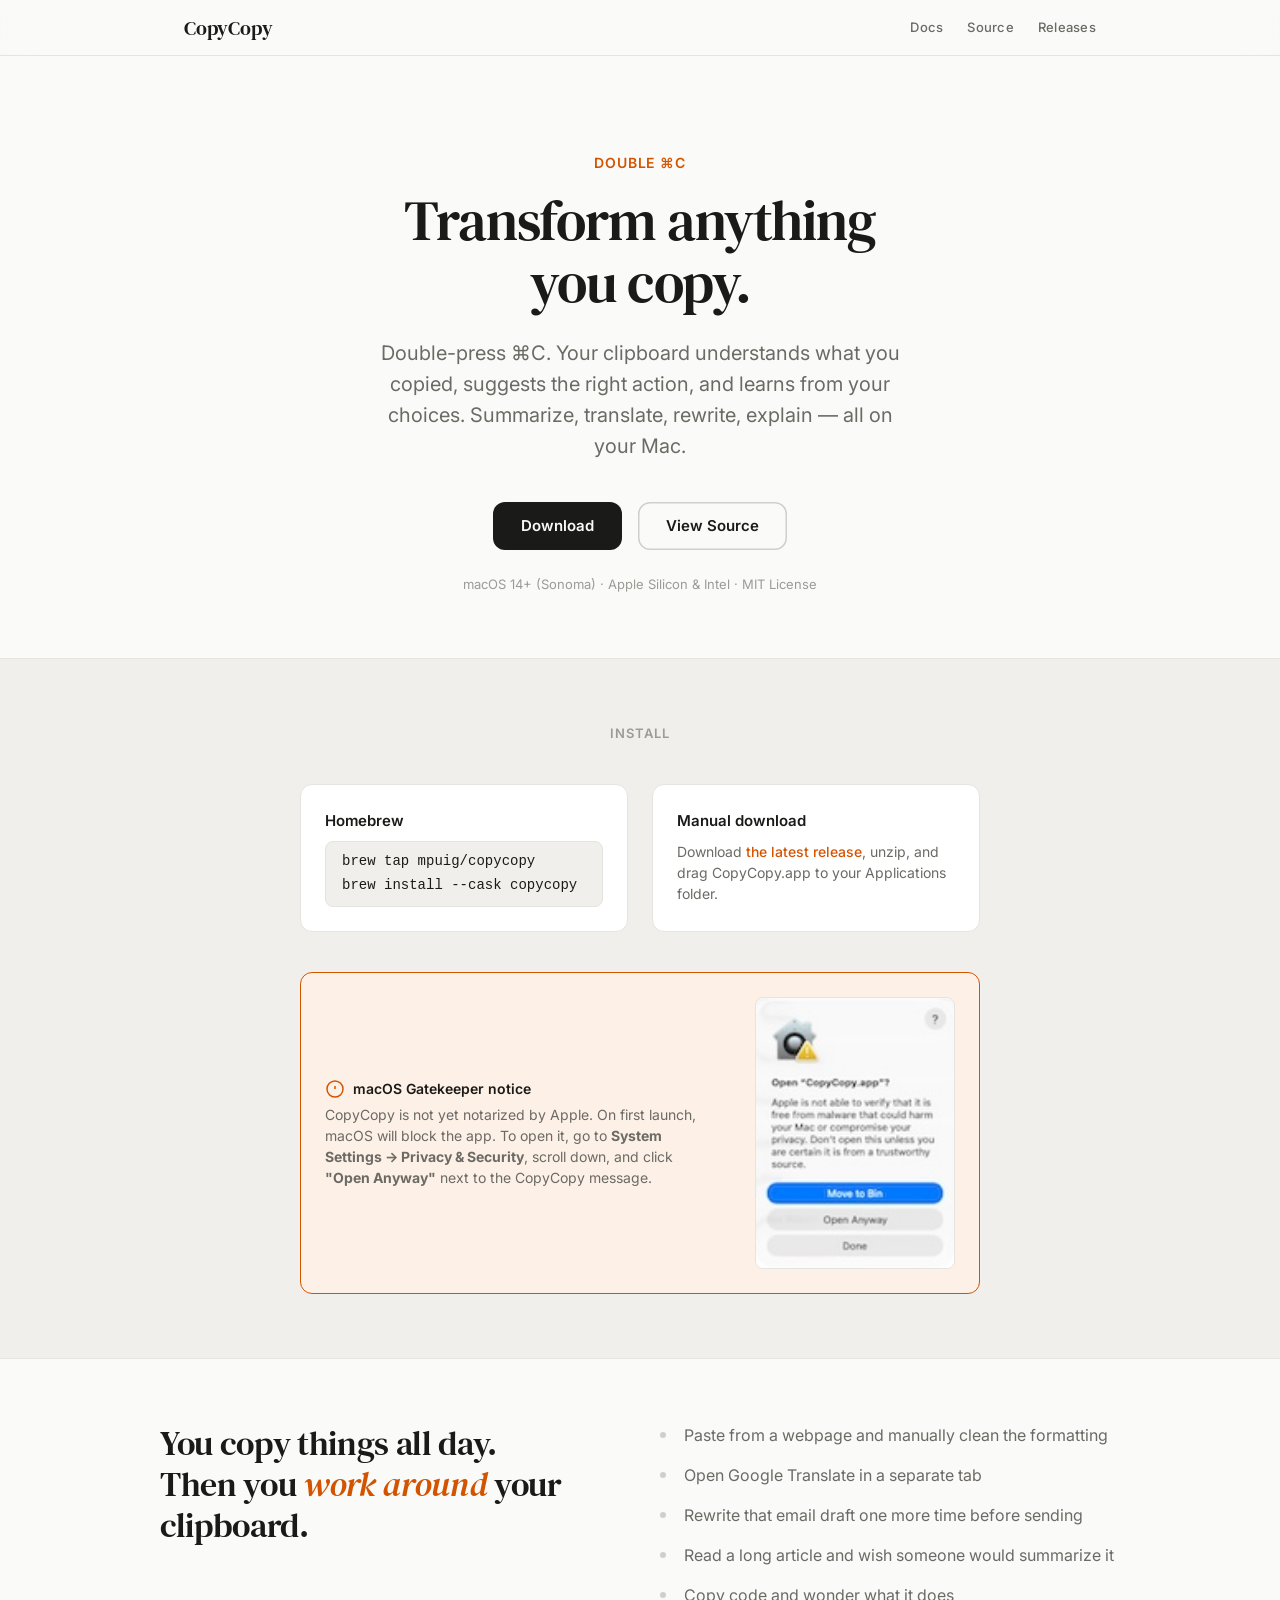
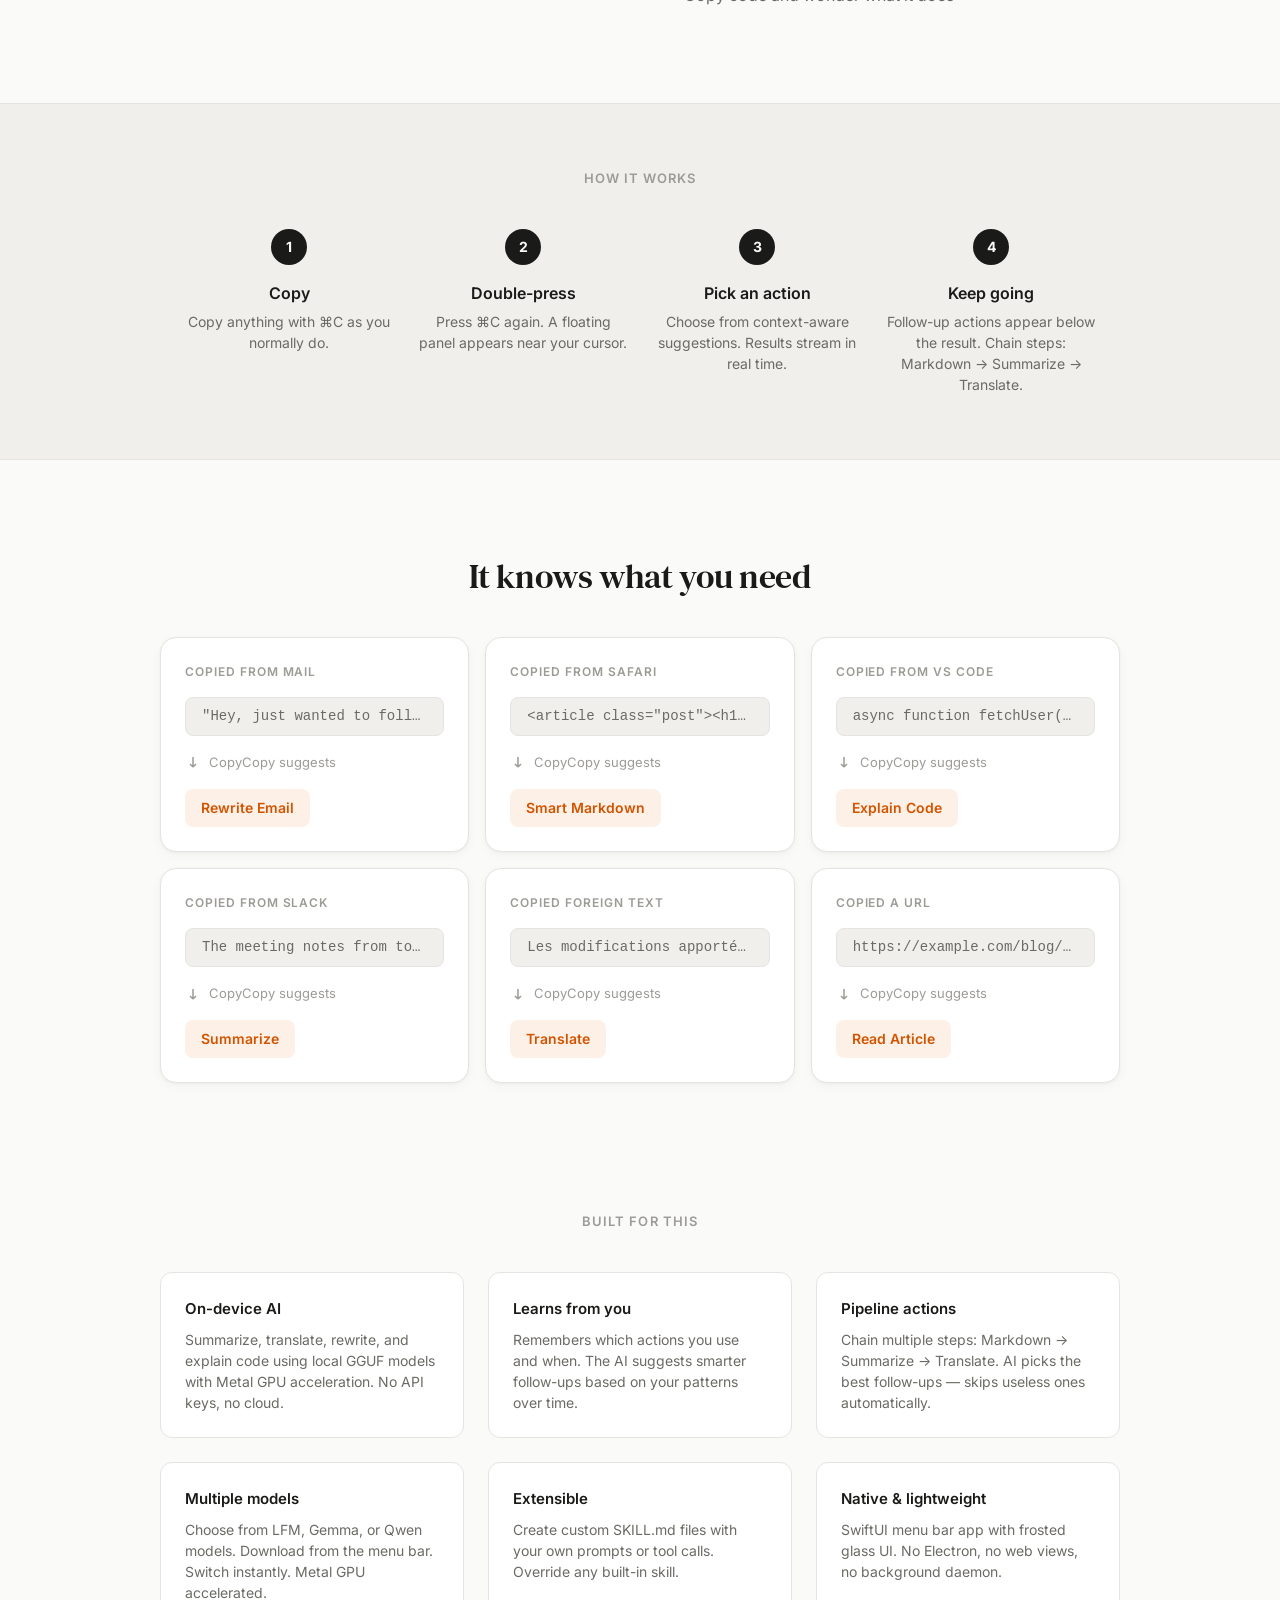
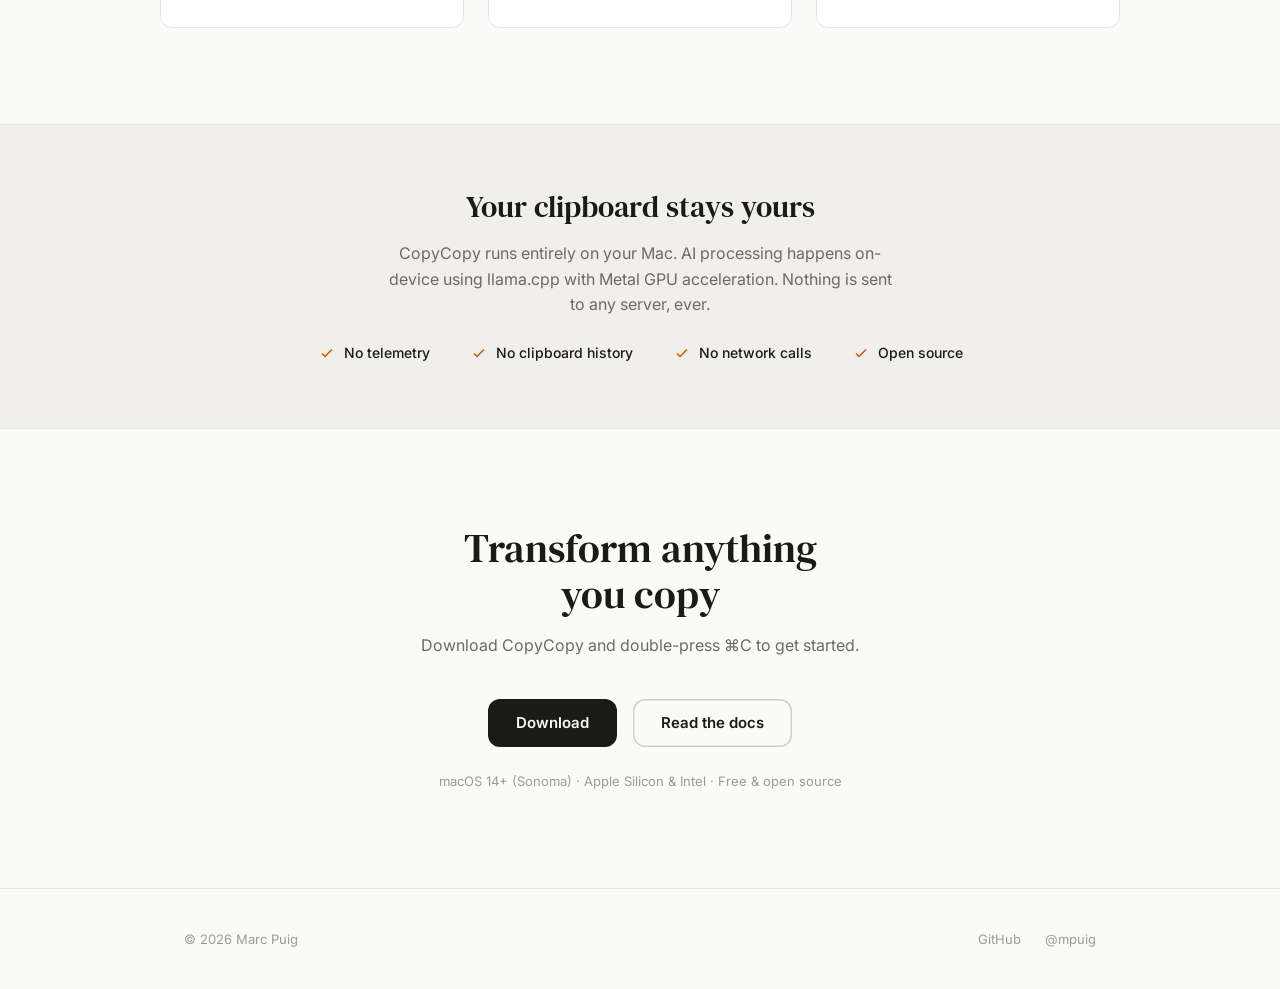
==== commit 204c1341: "feat: add install section with Homebrew instructions and Gatekeeper notice" ====
--- a/docs/index.html
+++ b/docs/index.html
@@ -52,6 +52,41 @@
           <a class="btn btn--secondary" href="https://github.com/mpuig/copycopy">View Source</a>
         </div>
         <p class="hero__req animate-in animate-in--delay-4">macOS 14+ (Sonoma) · Apple Silicon & Intel · MIT License</p>
+      </section>
+
+      <!-- Install -->
+      <section class="install">
+        <div class="container">
+          <p class="install__label">Install</p>
+          <div class="install__methods">
+
+            <div class="install__method">
+              <p class="install__method-title">Homebrew</p>
+              <div class="install__code">
+                <code>brew tap mpuig/copycopy<br>brew install --cask copycopy</code>
+              </div>
+            </div>
+
+            <div class="install__method">
+              <p class="install__method-title">Manual download</p>
+              <p class="install__method-desc">
+                Download <a href="https://github.com/mpuig/copycopy/releases/latest">the latest release</a>, unzip, and drag CopyCopy.app to your Applications folder.
+              </p>
+            </div>
+
+          </div>
+
+          <div class="install__notice">
+            <div class="install__notice-text">
+              <div class="install__notice-header">
+                <svg viewBox="0 0 20 20" fill="none" stroke="currentColor" stroke-width="1.5"><circle cx="10" cy="10" r="8"/><path d="M10 7v3M10 13h.01"/></svg>
+                <p class="install__notice-title">macOS Gatekeeper notice</p>
+              </div>
+              <p class="install__notice-desc">CopyCopy is not yet notarized by Apple. On first launch, macOS will block the app. To open it, go to <strong>System Settings &rarr; Privacy &amp; Security</strong>, scroll down, and click <strong>"Open Anyway"</strong> next to the CopyCopy message.</p>
+            </div>
+            <img class="install__notice-img" src="./gatekeeper-open-anyway.jpg" alt="macOS Gatekeeper dialog showing the Open Anyway button" />
+          </div>
+        </div>
       </section>
 
       <!-- Problem -->
--- a/docs/site.css
+++ b/docs/site.css
@@ -221,6 +221,143 @@
 }
 
 /* ---------------------------------------- */
+/* Install                                  */
+/* ---------------------------------------- */
+
+.install {
+  padding: var(--space-2xl) 0;
+  background: var(--bg-sunken);
+  border-top: 1px solid var(--border);
+  border-bottom: 1px solid var(--border);
+}
+
+.install__label {
+  font-size: 13px;
+  font-weight: 600;
+  color: var(--text-tertiary);
+  text-transform: uppercase;
+  letter-spacing: 0.08em;
+  margin-bottom: var(--space-xl);
+  text-align: center;
+}
+
+.install__methods {
+  display: grid;
+  grid-template-columns: 1fr 1fr;
+  gap: var(--space-lg);
+  max-width: 680px;
+  margin: 0 auto var(--space-xl);
+}
+
+.install__method {
+  background: var(--bg-raised);
+  border: 1px solid var(--border);
+  border-radius: var(--radius-md);
+  padding: var(--space-lg);
+}
+
+.install__method-title {
+  font-size: 15px;
+  font-weight: 600;
+  color: var(--text);
+  margin-bottom: var(--space-sm);
+}
+
+.install__method-desc {
+  font-size: 14px;
+  color: var(--text-secondary);
+  line-height: 1.5;
+}
+
+.install__method-desc a {
+  color: var(--accent);
+  text-decoration: none;
+  font-weight: 500;
+}
+
+.install__method-desc a:hover {
+  text-decoration: underline;
+}
+
+.install__code {
+  background: var(--bg-sunken);
+  border: 1px solid var(--border);
+  border-radius: var(--radius-sm);
+  padding: var(--space-sm) var(--space-md);
+  font-family: var(--font-mono);
+  font-size: 14px;
+  color: var(--text);
+  line-height: 1.7;
+}
+
+.install__notice {
+  display: flex;
+  align-items: center;
+  gap: var(--space-xl);
+  max-width: 680px;
+  margin: 0 auto;
+  padding: var(--space-lg);
+  background: var(--accent-soft);
+  border: 1px solid var(--accent);
+  border-radius: var(--radius-md);
+}
+
+.install__notice-text {
+  flex: 1;
+  min-width: 0;
+}
+
+.install__notice-header {
+  display: flex;
+  align-items: center;
+  gap: var(--space-sm);
+  margin-bottom: var(--space-xs);
+}
+
+.install__notice-header svg {
+  width: 20px;
+  height: 20px;
+  flex-shrink: 0;
+  color: var(--accent);
+}
+
+.install__notice-title {
+  font-size: 14px;
+  font-weight: 600;
+  color: var(--text);
+}
+
+.install__notice-desc {
+  font-size: 14px;
+  color: var(--text-secondary);
+  line-height: 1.5;
+}
+
+.install__notice-img {
+  max-width: 200px;
+  width: 100%;
+  flex-shrink: 0;
+  border-radius: var(--radius-sm);
+  border: 1px solid var(--border);
+}
+
+@media (max-width: 768px) {
+  .install__notice {
+    flex-direction: column;
+  }
+
+  .install__notice-img {
+    max-width: 240px;
+  }
+}
+
+@media (max-width: 768px) {
+  .install__methods {
+    grid-template-columns: 1fr;
+  }
+}
+
+/* ---------------------------------------- */
 /* Problem                                  */
 /* ---------------------------------------- */
 
@@ -298,9 +435,9 @@
 
 .how__steps {
   display: grid;
-  grid-template-columns: repeat(3, 1fr);
-  gap: var(--space-xl);
-  max-width: 780px;
+  grid-template-columns: repeat(4, 1fr);
+  gap: var(--space-lg);
+  max-width: 960px;
   margin: 0 auto;
 }
 
@@ -356,7 +493,7 @@
 
 .scenarios__grid {
   display: grid;
-  grid-template-columns: 1fr 1fr;
+  grid-template-columns: repeat(3, 1fr);
   gap: var(--space-md);
 }
 
@@ -370,6 +507,7 @@
   display: flex;
   flex-direction: column;
   gap: var(--space-md);
+  min-width: 0;
 }
 
 .scenario:hover {
@@ -602,9 +740,9 @@
   }
 
   .how__steps {
-    grid-template-columns: 1fr;
+    grid-template-columns: repeat(2, 1fr);
     gap: var(--space-lg);
-    max-width: 320px;
+    max-width: 480px;
   }
 
   .scenarios__grid {
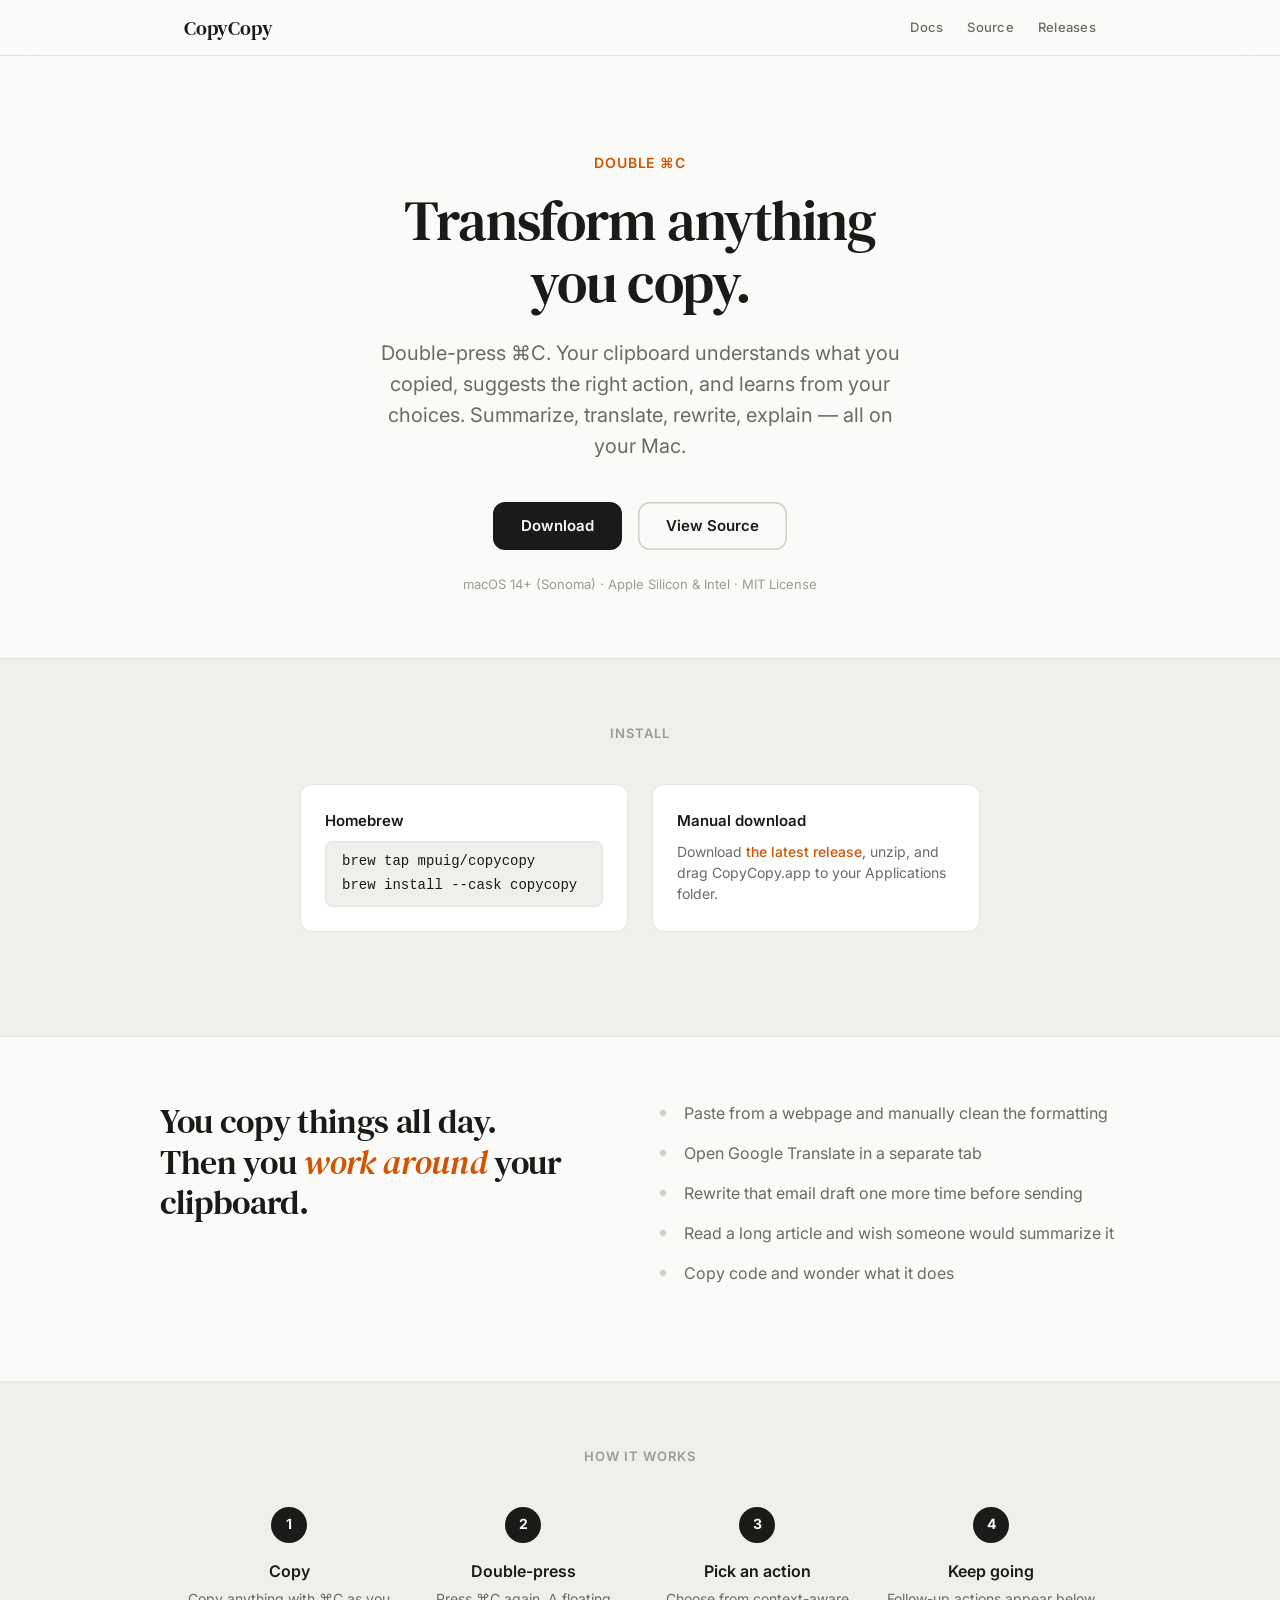
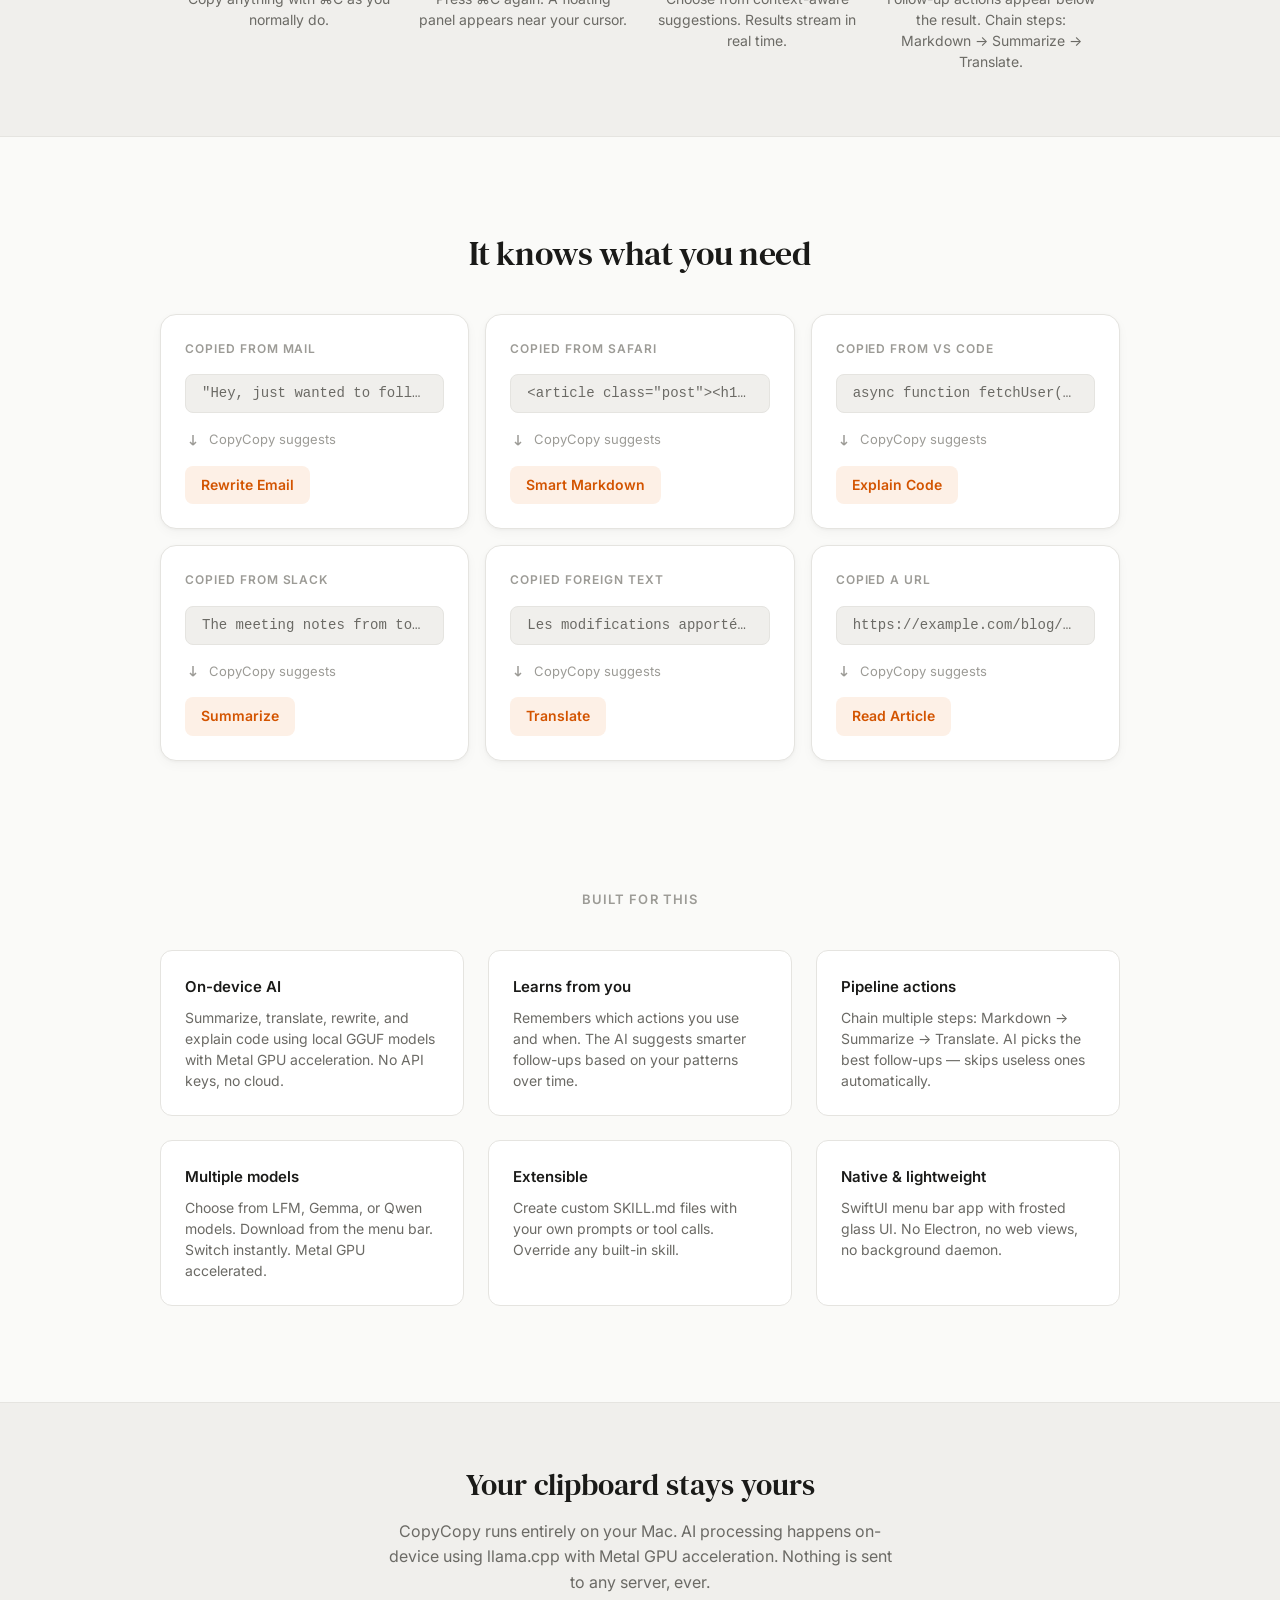
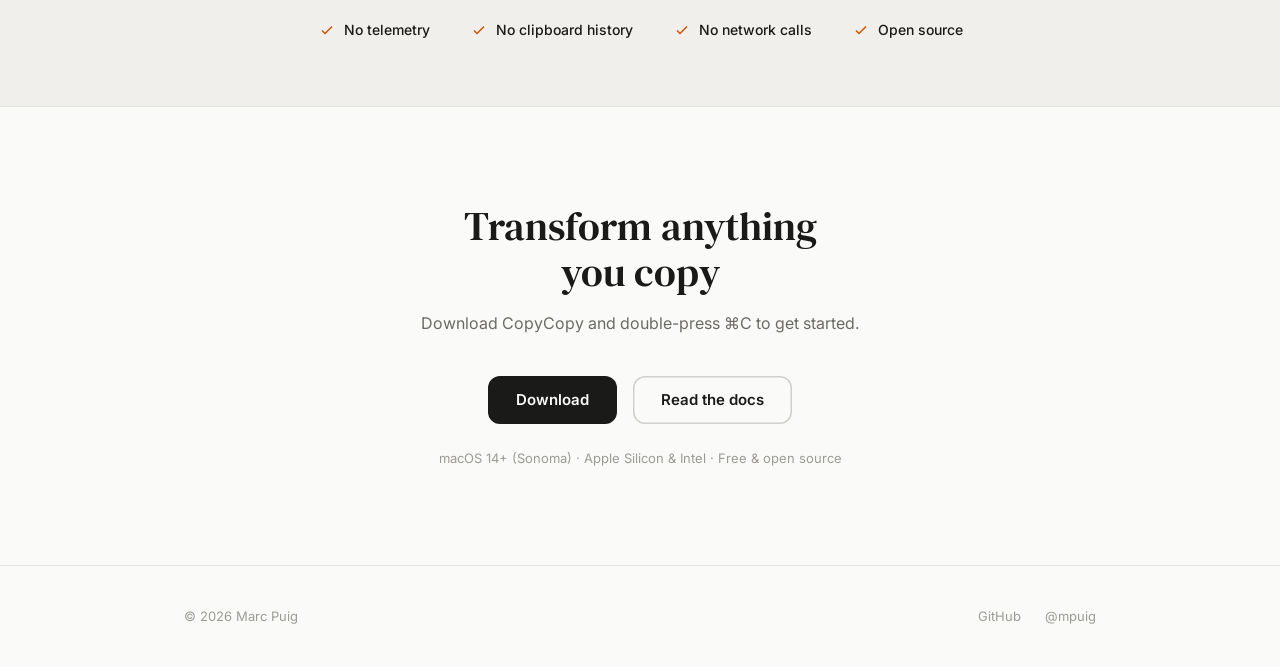
==== commit 92d3aac5: "fix: remove Gatekeeper notice — app is now notarized" ====
--- a/docs/index.html
+++ b/docs/index.html
@@ -74,17 +74,6 @@
               </p>
             </div>
 
-          </div>
-
-          <div class="install__notice">
-            <div class="install__notice-text">
-              <div class="install__notice-header">
-                <svg viewBox="0 0 20 20" fill="none" stroke="currentColor" stroke-width="1.5"><circle cx="10" cy="10" r="8"/><path d="M10 7v3M10 13h.01"/></svg>
-                <p class="install__notice-title">macOS Gatekeeper notice</p>
-              </div>
-              <p class="install__notice-desc">CopyCopy is not yet notarized by Apple. On first launch, macOS will block the app. To open it, go to <strong>System Settings &rarr; Privacy &amp; Security</strong>, scroll down, and click <strong>"Open Anyway"</strong> next to the CopyCopy message.</p>
-            </div>
-            <img class="install__notice-img" src="./gatekeeper-open-anyway.jpg" alt="macOS Gatekeeper dialog showing the Open Anyway button" />
           </div>
         </div>
       </section>
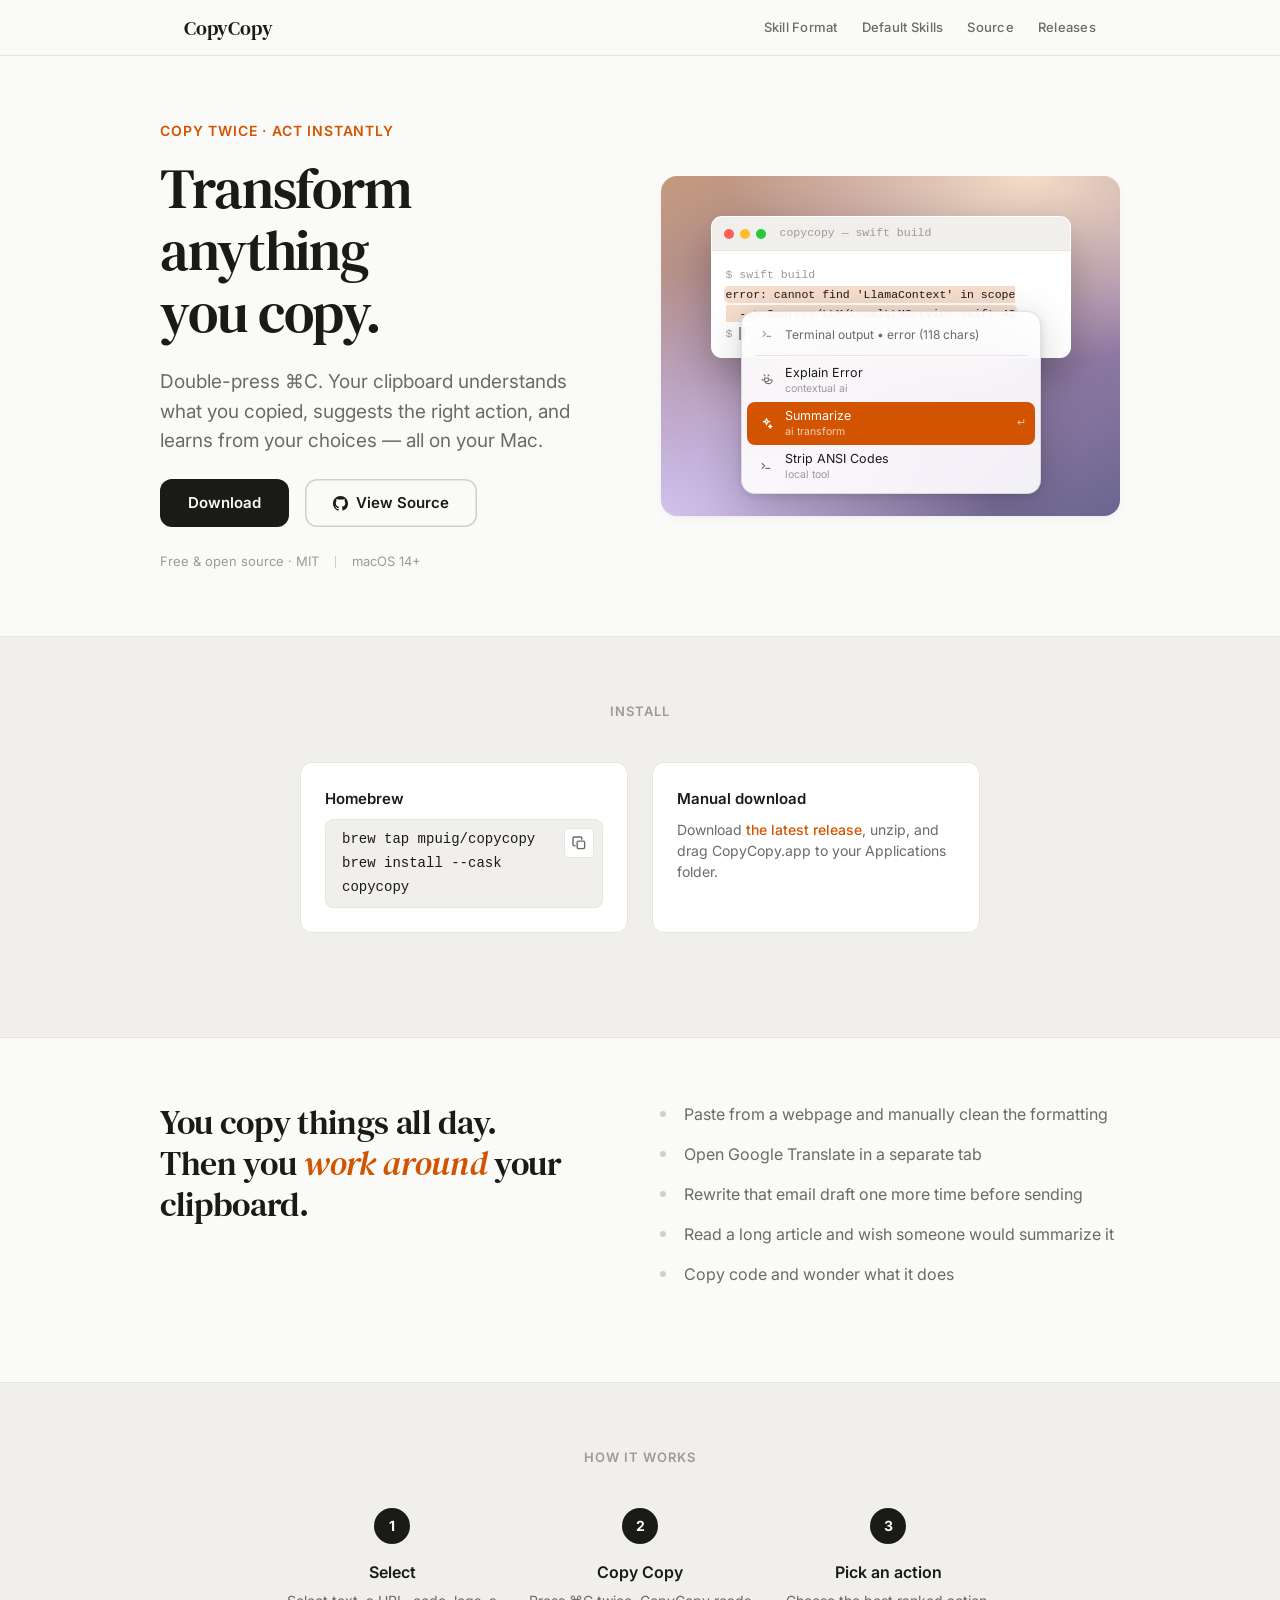
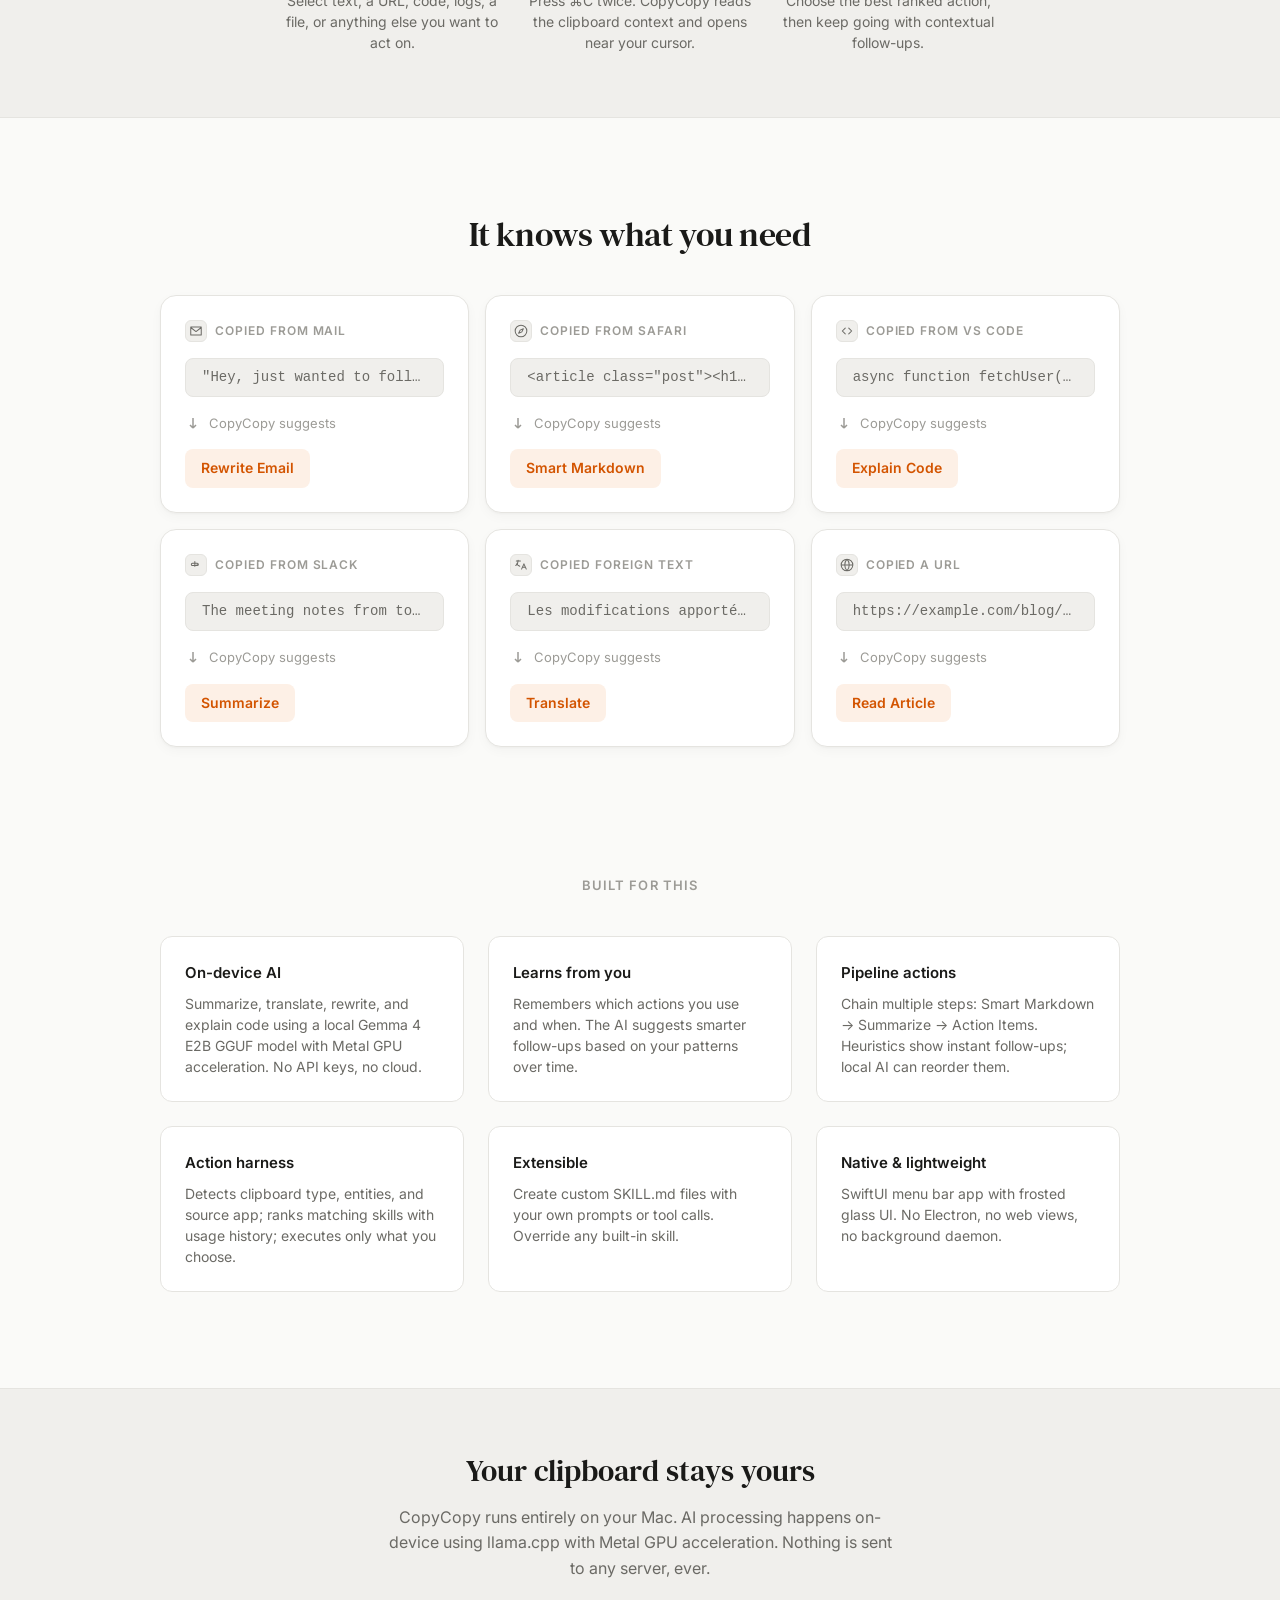
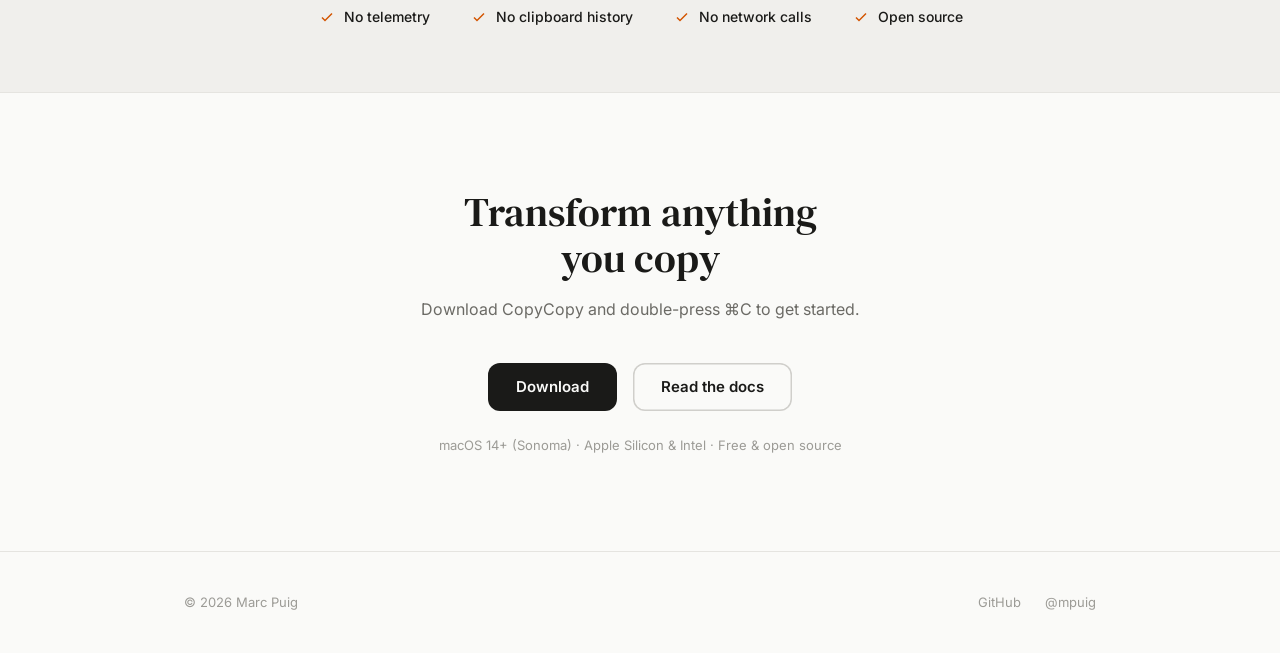
==== commit 3fefae1f: "Refine CopyCopy action harness and default model" ====
--- a/docs/index.html
+++ b/docs/index.html
@@ -29,7 +29,8 @@
       <div class="nav__inner">
         <a href="/" class="nav__logo">CopyCopy</a>
         <div class="nav__links">
-          <a href="./actions.html" class="nav__link">Docs</a>
+        <a href="./actions.html" class="nav__link">Skill Format</a>
+        <a href="./default-skills.html" class="nav__link">Default Skills</a>
           <a href="https://github.com/mpuig/copycopy" class="nav__link">Source</a>
           <a href="https://github.com/mpuig/copycopy/releases/latest" class="nav__link">Releases</a>
         </div>
@@ -39,19 +40,87 @@
     <main>
 
       <!-- Hero -->
-      <section class="hero container">
-        <p class="hero__eyebrow animate-in">Double ⌘C</p>
-        <h1 class="hero__title animate-in animate-in--delay-1">
-          Transform anything<br>you copy.
-        </h1>
-        <p class="hero__subtitle animate-in animate-in--delay-2">
-          Double-press ⌘C. Your clipboard understands what you copied, suggests the right action, and learns from your choices. Summarize, translate, rewrite, explain — all on your Mac.
-        </p>
-        <div class="hero__actions animate-in animate-in--delay-3">
-          <a class="btn btn--primary" href="https://github.com/mpuig/copycopy/releases/latest">Download</a>
-          <a class="btn btn--secondary" href="https://github.com/mpuig/copycopy">View Source</a>
-        </div>
-        <p class="hero__req animate-in animate-in--delay-4">macOS 14+ (Sonoma) · Apple Silicon & Intel · MIT License</p>
+      <section class="hero container" id="top">
+        <div class="hero__copy">
+          <p class="hero__eyebrow animate-in">Copy twice · Act instantly</p>
+          <h1 class="hero__title animate-in animate-in--delay-1">
+            Transform anything<br>you copy.
+          </h1>
+          <p class="hero__subtitle animate-in animate-in--delay-2">
+            Double-press ⌘C. Your clipboard understands what you copied, suggests the right action, and learns from your choices — all on your Mac.
+          </p>
+          <div class="hero__actions animate-in animate-in--delay-3">
+            <a class="btn btn--primary" href="https://github.com/mpuig/copycopy/releases/latest">Download</a>
+            <a class="btn btn--secondary" href="https://github.com/mpuig/copycopy">
+              <svg viewBox="0 0 16 16" fill="currentColor" aria-hidden="true"><path d="M8 0C3.58 0 0 3.58 0 8c0 3.54 2.29 6.53 5.47 7.59.4.07.55-.17.55-.38 0-.19-.01-.82-.01-1.49-2.01.37-2.53-.49-2.69-.94-.09-.23-.48-.94-.82-1.13-.28-.15-.68-.52-.01-.53.63-.01 1.08.58 1.23.82.72 1.21 1.87.87 2.33.66.07-.52.28-.87.51-1.07-1.78-.2-3.64-.89-3.64-3.95 0-.87.31-1.59.82-2.15-.08-.2-.36-1.02.08-2.12 0 0 .67-.21 2.2.82.64-.18 1.32-.27 2-.27.68 0 1.36.09 2 .27 1.53-1.04 2.2-.82 2.2-.82.44 1.1.16 1.92.08 2.12.51.56.82 1.27.82 2.15 0 3.07-1.87 3.75-3.65 3.95.29.25.54.73.54 1.48 0 1.07-.01 1.93-.01 2.2 0 .21.15.46.55.38A8.01 8.01 0 0016 8c0-4.42-3.58-8-8-8z"/></svg>
+              View Source
+            </a>
+          </div>
+          <div class="hero__proof animate-in animate-in--delay-4">
+            <span>Free &amp; open source · MIT</span>
+            <span class="hero__proof-sep"></span>
+            <span>macOS 14+</span>
+          </div>
+        </div>
+
+        <div class="hero__demo-col animate-in animate-in--delay-2">
+          <div class="herodemo" aria-hidden="true">
+            <div class="herodemo__window">
+              <div class="herodemo__bar">
+                <span class="hd-dot hd-dot--r"></span><span class="hd-dot hd-dot--y"></span><span class="hd-dot hd-dot--g"></span>
+                <span class="herodemo__title">copycopy — swift build</span>
+              </div>
+              <div class="herodemo__body"><span class="hd-cmt">$ swift build</span>
+<span class="hd-sel">error: cannot find 'LlamaContext' in scope
+  --&gt; Sources/LLM/LocalLLMService.swift:42</span>
+<span class="hd-cmt">$ </span><span class="hd-caret"></span></div>
+            </div>
+
+            <div class="herodemo__hint">
+              <kbd>⌘C</kbd><kbd>⌘C</kbd><span>double-press</span>
+            </div>
+
+            <div class="herodemo__panel">
+              <div class="hd-list">
+                <div class="hd-header">
+                  <span class="hd-header__ic"><svg viewBox="0 0 24 24" fill="none" stroke="currentColor" stroke-width="1.75" stroke-linecap="round" stroke-linejoin="round"><path d="M5 7l4 4-4 4 M11 15h6"/></svg></span>
+                  <span class="hd-header__desc">Terminal output • error (118 chars)</span>
+                </div>
+                <div class="hd-divider"></div>
+                <div class="hd-row hd-row--sel">
+                  <span class="hd-row__ic"><svg viewBox="0 0 24 24" fill="none" stroke="currentColor" stroke-width="1.75" stroke-linecap="round" stroke-linejoin="round"><path d="M9 8h6v3a3 3 0 01-6 0z M9 11a6 6 0 0012 0 M5 11h2 M17 11h2 M8 3l1.5 1.5 M16 3l-1.5 1.5"/></svg></span>
+                  <span class="hd-row__body"><span class="hd-row__title">Explain Error</span><span class="hd-row__sub">contextual ai</span></span>
+                  <span class="hd-row__ret">↵</span>
+                </div>
+                <div class="hd-row">
+                  <span class="hd-row__ic"><svg viewBox="0 0 24 24" fill="none" stroke="currentColor" stroke-width="1.75" stroke-linecap="round" stroke-linejoin="round"><path d="M12 4l1.4 4L17 9l-3.6 1L12 14l-1.4-4L7 9l3.6-1z M18 14l.8 2 2 .8-2 .8-.8 2-.8-2-2-.8 2-.8z"/></svg></span>
+                  <span class="hd-row__body"><span class="hd-row__title">Summarize</span><span class="hd-row__sub">ai transform</span></span>
+                  <span class="hd-row__ret">↵</span>
+                </div>
+                <div class="hd-row">
+                  <span class="hd-row__ic"><svg viewBox="0 0 24 24" fill="none" stroke="currentColor" stroke-width="1.75" stroke-linecap="round" stroke-linejoin="round"><path d="M5 7l4 4-4 4 M11 15h6"/></svg></span>
+                  <span class="hd-row__body"><span class="hd-row__title">Strip ANSI Codes</span><span class="hd-row__sub">local tool</span></span>
+                  <span class="hd-row__ret">↵</span>
+                </div>
+              </div>
+
+              <div class="hd-exec">
+                <div class="hd-current">
+                  <span class="hd-current__ic"><svg viewBox="0 0 24 24" fill="none" stroke="currentColor" stroke-width="1.75" stroke-linecap="round" stroke-linejoin="round"><path d="M9 8h6v3a3 3 0 01-6 0z M9 11a6 6 0 0012 0 M5 11h2 M17 11h2 M8 3l1.5 1.5 M16 3l-1.5 1.5"/></svg></span>
+                  <span class="hd-current__tt">Explain Error</span>
+                  <span class="hd-spinner"></span>
+                  <span class="hd-current__chk"><svg viewBox="0 0 24 24" fill="none" stroke="currentColor" stroke-width="2.5" stroke-linecap="round" stroke-linejoin="round"><path d="M20 6L9 17l-5-5"/></svg></span>
+                </div>
+                <div class="hd-result"></div>
+                <div class="hd-clip">
+                  <span class="hd-clip__ic"><svg viewBox="0 0 24 24" fill="none" stroke="currentColor" stroke-width="1.75" stroke-linecap="round" stroke-linejoin="round"><path d="M9 5H7a2 2 0 00-2 2v12a2 2 0 002 2h10a2 2 0 002-2V7a2 2 0 00-2-2h-2 M9 5a2 2 0 002 2h2a2 2 0 002-2 M9 5a2 2 0 012-2h2a2 2 0 012 2"/></svg></span>
+                  <span class="hd-clip__label">Copied to clipboard</span>
+                  <span class="hd-kbd">⌘V</span>
+                </div>
+              </div>
+            </div>
+          </div>
+        </div>
       </section>
 
       <!-- Install -->
@@ -60,14 +129,18 @@
           <p class="install__label">Install</p>
           <div class="install__methods">
 
-            <div class="install__method">
+            <div class="install__method reveal">
               <p class="install__method-title">Homebrew</p>
               <div class="install__code">
                 <code>brew tap mpuig/copycopy<br>brew install --cask copycopy</code>
+                <button class="install__copy" type="button" aria-label="Copy to clipboard" title="Copy" data-copy="brew tap mpuig/copycopy&#10;brew install --cask copycopy">
+                  <svg class="install__copy-copy" viewBox="0 0 16 16" fill="none" stroke="currentColor" stroke-width="1.5" stroke-linecap="round" stroke-linejoin="round"><rect x="5.5" y="5.5" width="8" height="8" rx="1.5"/><path d="M3.5 10.5h-1A1.5 1.5 0 011 9V2.5A1.5 1.5 0 012.5 1H9a1.5 1.5 0 011.5 1.5v1"/></svg>
+                  <svg class="install__copy-check" viewBox="0 0 16 16" fill="none" stroke="currentColor" stroke-width="1.8" stroke-linecap="round" stroke-linejoin="round"><path d="M13 4.5L6.5 11 3 7.5"/></svg>
+                </button>
               </div>
             </div>
 
-            <div class="install__method">
+            <div class="install__method reveal">
               <p class="install__method-title">Manual download</p>
               <p class="install__method-desc">
                 Download <a href="https://github.com/mpuig/copycopy/releases/latest">the latest release</a>, unzip, and drag CopyCopy.app to your Applications folder.
@@ -100,25 +173,20 @@
         <div class="container">
           <p class="how__label">How it works</p>
           <div class="how__steps">
-            <div class="step">
+            <div class="step reveal">
               <div class="step__number">1</div>
-              <p class="step__title">Copy</p>
-              <p class="step__desc">Copy anything with ⌘C as you normally do.</p>
-            </div>
-            <div class="step">
+              <p class="step__title">Select</p>
+              <p class="step__desc">Select text, a URL, code, logs, a file, or anything else you want to act on.</p>
+            </div>
+            <div class="step reveal">
               <div class="step__number">2</div>
-              <p class="step__title">Double-press</p>
-              <p class="step__desc">Press ⌘C again. A floating panel appears near your cursor.</p>
-            </div>
-            <div class="step">
+              <p class="step__title">Copy Copy</p>
+              <p class="step__desc">Press ⌘C twice. CopyCopy reads the clipboard context and opens near your cursor.</p>
+            </div>
+            <div class="step reveal">
               <div class="step__number">3</div>
               <p class="step__title">Pick an action</p>
-              <p class="step__desc">Choose from context-aware suggestions. Results stream in real time.</p>
-            </div>
-            <div class="step">
-              <div class="step__number">4</div>
-              <p class="step__title">Keep going</p>
-              <p class="step__desc">Follow-up actions appear below the result. Chain steps: Markdown → Summarize → Translate.</p>
+              <p class="step__desc">Choose the best ranked action, then keep going with contextual follow-ups.</p>
             </div>
           </div>
         </div>
@@ -129,8 +197,11 @@
         <h2 class="scenarios__heading">It knows what you need</h2>
         <div class="scenarios__grid">
 
-          <div class="scenario">
-            <span class="scenario__source">Copied from Mail</span>
+          <div class="scenario reveal">
+            <div class="scenario__head">
+              <span class="scenario__appicon"><svg viewBox="0 0 24 24" fill="none" stroke="currentColor" stroke-width="1.75" stroke-linecap="round" stroke-linejoin="round"><path d="M3 5h18v14H3z M3 6l9 7 9-7"/></svg></span>
+              <span class="scenario__source">Copied from Mail</span>
+            </div>
             <div class="scenario__content">"Hey, just wanted to follow up on the thing we discussed re: the timeline for..."</div>
             <div class="scenario__arrow">
               <svg viewBox="0 0 16 16" fill="none" stroke="currentColor" stroke-width="1.5"><path d="M8 3v10M8 13l-3-3M8 13l3-3"/></svg>
@@ -139,8 +210,11 @@
             <div class="scenario__action">Rewrite Email</div>
           </div>
 
-          <div class="scenario">
-            <span class="scenario__source">Copied from Safari</span>
+          <div class="scenario reveal">
+            <div class="scenario__head">
+              <span class="scenario__appicon"><svg viewBox="0 0 24 24" fill="none" stroke="currentColor" stroke-width="1.75" stroke-linecap="round" stroke-linejoin="round"><path d="M12 2a10 10 0 100 20 10 10 0 000-20z M16 8l-2.5 5.5L8 16l2.5-5.5z"/></svg></span>
+              <span class="scenario__source">Copied from Safari</span>
+            </div>
             <div class="scenario__content">&lt;article class="post"&gt;&lt;h1&gt;Understanding Transformers&lt;/h1&gt;...</div>
             <div class="scenario__arrow">
               <svg viewBox="0 0 16 16" fill="none" stroke="currentColor" stroke-width="1.5"><path d="M8 3v10M8 13l-3-3M8 13l3-3"/></svg>
@@ -149,8 +223,11 @@
             <div class="scenario__action">Smart Markdown</div>
           </div>
 
-          <div class="scenario">
-            <span class="scenario__source">Copied from VS Code</span>
+          <div class="scenario reveal">
+            <div class="scenario__head">
+              <span class="scenario__appicon"><svg viewBox="0 0 24 24" fill="none" stroke="currentColor" stroke-width="1.75" stroke-linecap="round" stroke-linejoin="round"><path d="M9 7l-5 5 5 5 M15 7l5 5-5 5"/></svg></span>
+              <span class="scenario__source">Copied from VS Code</span>
+            </div>
             <div class="scenario__content">async function fetchUser(id) { const res = await fetch(`/api/users/${id}`)...</div>
             <div class="scenario__arrow">
               <svg viewBox="0 0 16 16" fill="none" stroke="currentColor" stroke-width="1.5"><path d="M8 3v10M8 13l-3-3M8 13l3-3"/></svg>
@@ -159,8 +236,11 @@
             <div class="scenario__action">Explain Code</div>
           </div>
 
-          <div class="scenario">
-            <span class="scenario__source">Copied from Slack</span>
+          <div class="scenario reveal">
+            <div class="scenario__head">
+              <span class="scenario__appicon"><svg viewBox="0 0 24 24" fill="none" stroke="currentColor" stroke-width="1.75" stroke-linecap="round" stroke-linejoin="round"><path d="M6 9h8a2 2 0 010 4H6a2 2 0 010-4z M10 6v8 M14 11a2 2 0 01-4 0"/></svg></span>
+              <span class="scenario__source">Copied from Slack</span>
+            </div>
             <div class="scenario__content">The meeting notes from today: we agreed to push the release to next sprint and...</div>
             <div class="scenario__arrow">
               <svg viewBox="0 0 16 16" fill="none" stroke="currentColor" stroke-width="1.5"><path d="M8 3v10M8 13l-3-3M8 13l3-3"/></svg>
@@ -169,8 +249,11 @@
             <div class="scenario__action">Summarize</div>
           </div>
 
-          <div class="scenario">
-            <span class="scenario__source">Copied foreign text</span>
+          <div class="scenario reveal">
+            <div class="scenario__head">
+              <span class="scenario__appicon"><svg viewBox="0 0 24 24" fill="none" stroke="currentColor" stroke-width="1.75" stroke-linecap="round" stroke-linejoin="round"><path d="M4 5h7 M7 4v1c0 3-1.5 6-4 8 M5 9c0 2 2 4 5 5 M13 19l4-9 4 9 M14.5 16h5"/></svg></span>
+              <span class="scenario__source">Copied foreign text</span>
+            </div>
             <div class="scenario__content">Les modifications apportées au système de gestion des données permettent une...</div>
             <div class="scenario__arrow">
               <svg viewBox="0 0 16 16" fill="none" stroke="currentColor" stroke-width="1.5"><path d="M8 3v10M8 13l-3-3M8 13l3-3"/></svg>
@@ -179,8 +262,11 @@
             <div class="scenario__action">Translate</div>
           </div>
 
-          <div class="scenario">
-            <span class="scenario__source">Copied a URL</span>
+          <div class="scenario reveal">
+            <div class="scenario__head">
+              <span class="scenario__appicon"><svg viewBox="0 0 24 24" fill="none" stroke="currentColor" stroke-width="1.75" stroke-linecap="round" stroke-linejoin="round"><path d="M12 2a10 10 0 100 20 10 10 0 000-20z M2 12h20 M12 2a15 15 0 010 20 M12 2a15 15 0 000 20"/></svg></span>
+              <span class="scenario__source">Copied a URL</span>
+            </div>
             <div class="scenario__content">https://example.com/blog/how-to-build-ai-agents-from-scratch</div>
             <div class="scenario__arrow">
               <svg viewBox="0 0 16 16" fill="none" stroke="currentColor" stroke-width="1.5"><path d="M8 3v10M8 13l-3-3M8 13l3-3"/></svg>
@@ -197,32 +283,32 @@
         <p class="features__label">Built for this</p>
         <div class="features__grid">
 
-          <div class="feature">
+          <div class="feature reveal">
             <p class="feature__title">On-device AI</p>
-            <p class="feature__desc">Summarize, translate, rewrite, and explain code using local GGUF models with Metal GPU acceleration. No API keys, no cloud.</p>
-          </div>
-
-          <div class="feature">
+            <p class="feature__desc">Summarize, translate, rewrite, and explain code using a local Gemma 4 E2B GGUF model with Metal GPU acceleration. No API keys, no cloud.</p>
+          </div>
+
+          <div class="feature reveal">
             <p class="feature__title">Learns from you</p>
             <p class="feature__desc">Remembers which actions you use and when. The AI suggests smarter follow-ups based on your patterns over time.</p>
           </div>
 
-          <div class="feature">
+          <div class="feature reveal">
             <p class="feature__title">Pipeline actions</p>
-            <p class="feature__desc">Chain multiple steps: Markdown → Summarize → Translate. AI picks the best follow-ups — skips useless ones automatically.</p>
-          </div>
-
-          <div class="feature">
-            <p class="feature__title">Multiple models</p>
-            <p class="feature__desc">Choose from LFM, Gemma, or Qwen models. Download from the menu bar. Switch instantly. Metal GPU accelerated.</p>
-          </div>
-
-          <div class="feature">
+            <p class="feature__desc">Chain multiple steps: Smart Markdown → Summarize → Action Items. Heuristics show instant follow-ups; local AI can reorder them.</p>
+          </div>
+
+          <div class="feature reveal">
+            <p class="feature__title">Action harness</p>
+            <p class="feature__desc">Detects clipboard type, entities, and source app; ranks matching skills with usage history; executes only what you choose.</p>
+          </div>
+
+          <div class="feature reveal">
             <p class="feature__title">Extensible</p>
             <p class="feature__desc">Create custom SKILL.md files with your own prompts or tool calls. Override any built-in skill.</p>
           </div>
 
-          <div class="feature">
+          <div class="feature reveal">
             <p class="feature__title">Native & lightweight</p>
             <p class="feature__desc">SwiftUI menu bar app with frosted glass UI. No Electron, no web views, no background daemon.</p>
           </div>
@@ -282,5 +368,104 @@
       </div>
     </footer>
 
+    <script>
+      (function () {
+        var html = document.documentElement;
+        var reduce = window.matchMedia && window.matchMedia('(prefers-reduced-motion: reduce)').matches;
+
+        /* Scroll reveals — enable the hidden start-state only now that JS runs,
+           so the page stays fully visible if this script never loads. */
+        var reveals = Array.prototype.slice.call(document.querySelectorAll('.reveal'));
+        if (reveals.length) {
+          html.classList.add('js-reveal');
+          if (reduce || !('IntersectionObserver' in window)) {
+            reveals.forEach(function (el) { el.classList.add('reveal--in'); });
+          } else {
+            var io = new IntersectionObserver(function (entries) {
+              entries.forEach(function (e) {
+                if (e.isIntersecting) { e.target.classList.add('reveal--in'); io.unobserve(e.target); }
+              });
+            }, { threshold: 0.12, rootMargin: '0px 0px -8% 0px' });
+            reveals.forEach(function (el) {
+              if (el.getBoundingClientRect().top < (window.innerHeight || 0) + 80) {
+                el.classList.add('reveal--in');
+              } else {
+                io.observe(el);
+              }
+            });
+          }
+        }
+
+        /* Copy-to-clipboard buttons (a wink for a clipboard app). */
+        Array.prototype.slice.call(document.querySelectorAll('[data-copy]')).forEach(function (btn) {
+          btn.addEventListener('click', function () {
+            var text = btn.getAttribute('data-copy') || '';
+            var done = function () {
+              btn.classList.add('install__copy--done');
+              setTimeout(function () { btn.classList.remove('install__copy--done'); }, 1600);
+            };
+            if (navigator.clipboard && navigator.clipboard.writeText) {
+              navigator.clipboard.writeText(text).then(done).catch(done);
+            } else {
+              done();
+            }
+          });
+        });
+
+        /* Hero demo — looping double-⌘C panel. */
+        var demo = document.querySelector('.herodemo');
+        if (demo) {
+          var rows = demo.querySelectorAll('.hd-row');
+          var resultEl = demo.querySelector('.hd-result');
+          var RESULT = 'The build failed because the llama.cpp framework was not linked. Use ./build_xcode.sh to build the full app bundle.';
+          var timers = [];
+          var stream = null;
+
+          function clearAll() {
+            timers.forEach(clearTimeout);
+            timers = [];
+            if (stream) { clearInterval(stream); stream = null; }
+          }
+          function push(fn, ms) { timers.push(setTimeout(fn, ms)); }
+          function setSel(i) {
+            for (var j = 0; j < rows.length; j++) {
+              rows[j].classList.toggle('hd-row--sel', j === i);
+            }
+          }
+
+          if (reduce) {
+            /* Respect reduced motion: hold a static finished state, no loop. */
+            demo.setAttribute('data-phase', '3');
+            setSel(0);
+            resultEl.textContent = RESULT;
+          } else {
+            (function cycle() {
+              clearAll();
+              demo.setAttribute('data-phase', '0');
+              setSel(0);
+              resultEl.textContent = '';
+              push(function () { demo.setAttribute('data-phase', '1'); }, 1100);
+              push(function () { setSel(1); }, 1900);
+              push(function () { setSel(0); }, 2500);
+              push(function () {
+                demo.setAttribute('data-phase', '2');
+                var i = 0;
+                stream = setInterval(function () {
+                  i += 2;
+                  resultEl.textContent = RESULT.slice(0, i);
+                  if (i >= RESULT.length) {
+                    clearInterval(stream);
+                    stream = null;
+                    demo.setAttribute('data-phase', '3');
+                  }
+                }, 22);
+              }, 3100);
+              push(cycle, 8200);
+            })();
+          }
+        }
+      })();
+    </script>
+
   </body>
 </html>
--- a/docs/site.css
+++ b/docs/site.css
@@ -26,9 +26,16 @@
   --space-2xl: 64px;
   --space-3xl: 96px;
 
+  --radius-xs: 4px;
   --radius-sm: 8px;
   --radius-md: 12px;
   --radius-lg: 16px;
+  --radius-panel: 14px;
+  --radius-full: 999px;
+
+  --shadow-panel: 0 8px 40px rgba(0,0,0,0.18), 0 2px 8px rgba(0,0,0,0.10);
+  --success: #1f8a4c;
+  --ease-out: cubic-bezier(0.22, 1, 0.36, 1);
 }
 
 @media (prefers-color-scheme: dark) {
@@ -45,6 +52,8 @@
     --border-strong: #3a3a36;
     --shadow-card: 0 1px 3px rgba(0,0,0,0.2), 0 4px 12px rgba(0,0,0,0.15);
     --shadow-card-hover: 0 2px 8px rgba(0,0,0,0.3), 0 8px 24px rgba(0,0,0,0.2);
+    --shadow-panel: 0 8px 40px rgba(0,0,0,0.5), 0 2px 8px rgba(0,0,0,0.3);
+    --success: #4ade80;
   }
 }
 
@@ -139,8 +148,16 @@
 /* ---------------------------------------- */
 
 .hero {
-  padding: var(--space-3xl) 0 var(--space-2xl);
-  text-align: center;
+  padding: var(--space-2xl) 0;
+  display: grid;
+  grid-template-columns: minmax(0, 1fr) minmax(0, 1.05fr);
+  gap: var(--space-2xl);
+  align-items: center;
+  text-align: left;
+}
+
+.hero__copy {
+  max-width: 520px;
 }
 
 .hero__eyebrow {
@@ -163,24 +180,60 @@
 }
 
 .hero__subtitle {
-  font-size: clamp(17px, 2.2vw, 20px);
+  font-size: clamp(16px, 1.8vw, 19px);
   line-height: 1.55;
   color: var(--text-secondary);
-  max-width: 540px;
-  margin: 0 auto var(--space-xl);
+  margin: 0 0 var(--space-lg);
 }
 
 .hero__actions {
   display: flex;
   gap: var(--space-md);
-  justify-content: center;
   flex-wrap: wrap;
 }
 
-.hero__req {
+.hero__proof {
   margin-top: var(--space-lg);
+  display: flex;
+  align-items: center;
+  gap: var(--space-md);
+  flex-wrap: wrap;
   font-size: 13px;
   color: var(--text-tertiary);
+}
+
+.hero__chip {
+  display: inline-flex;
+  align-items: center;
+  gap: 6px;
+  font-weight: 600;
+  color: var(--text-secondary);
+  background: var(--bg-raised);
+  border: 1px solid var(--border);
+  border-radius: var(--radius-full);
+  padding: 4px 11px;
+  text-decoration: none;
+  transition: border-color 0.15s ease, color 0.15s ease;
+}
+
+.hero__chip:hover {
+  color: var(--text);
+  border-color: var(--border-strong);
+}
+
+.hero__chip svg {
+  color: var(--text);
+}
+
+.hero__proof-sep {
+  width: 1px;
+  height: 12px;
+  background: var(--border-strong);
+}
+
+.hero__demo-col {
+  justify-self: stretch;
+  min-width: 0;
 }
 
 /* Buttons */
@@ -197,6 +250,12 @@
   transition: all 0.2s ease;
   cursor: pointer;
   border: none;
+}
+
+.btn svg {
+  width: 15px;
+  height: 15px;
+  flex-shrink: 0;
 }
 
 .btn--primary {
@@ -280,15 +339,56 @@
 }
 
 .install__code {
+  position: relative;
   background: var(--bg-sunken);
   border: 1px solid var(--border);
   border-radius: var(--radius-sm);
   padding: var(--space-sm) var(--space-md);
+  padding-right: 46px;
   font-family: var(--font-mono);
   font-size: 14px;
   color: var(--text);
   line-height: 1.7;
 }
+
+.install__copy {
+  position: absolute;
+  top: 8px;
+  right: 8px;
+  display: inline-flex;
+  align-items: center;
+  justify-content: center;
+  width: 30px;
+  height: 30px;
+  padding: 0;
+  background: var(--bg-raised);
+  color: var(--text-secondary);
+  border: 1px solid var(--border);
+  border-radius: var(--radius-xs);
+  cursor: pointer;
+  transition: color 0.15s ease, border-color 0.15s ease, background 0.15s ease;
+}
+
+.install__copy:hover {
+  color: var(--text);
+  border-color: var(--border-strong);
+}
+
+.install__copy svg {
+  width: 15px;
+  height: 15px;
+  flex-shrink: 0;
+}
+
+.install__copy .install__copy-check { display: none; }
+
+.install__copy--done {
+  color: var(--success);
+  border-color: color-mix(in srgb, var(--success) 40%, var(--border));
+}
+
+.install__copy--done .install__copy-copy { display: none; }
+.install__copy--done .install__copy-check { display: inline-flex; }
 
 .install__notice {
   display: flex;
@@ -435,9 +535,9 @@
 
 .how__steps {
   display: grid;
-  grid-template-columns: repeat(4, 1fr);
+  grid-template-columns: repeat(3, minmax(180px, 1fr));
   gap: var(--space-lg);
-  max-width: 960px;
+  max-width: 720px;
   margin: 0 auto;
 }
 
@@ -515,6 +615,30 @@
   transform: translateY(-2px);
 }
 
+.scenario__head {
+  display: flex;
+  align-items: center;
+  gap: var(--space-sm);
+}
+
+.scenario__appicon {
+  width: 22px;
+  height: 22px;
+  border-radius: 6px;
+  flex-shrink: 0;
+  display: inline-flex;
+  align-items: center;
+  justify-content: center;
+  background: var(--bg-sunken);
+  border: 1px solid var(--border);
+  color: var(--text-secondary);
+}
+
+.scenario__appicon svg {
+  width: 14px;
+  height: 14px;
+}
+
 .scenario__source {
   font-size: 12px;
   font-weight: 600;
@@ -740,9 +864,9 @@
   }
 
   .how__steps {
-    grid-template-columns: repeat(2, 1fr);
+    grid-template-columns: 1fr;
     gap: var(--space-lg);
-    max-width: 480px;
+    max-width: 320px;
   }
 
   .scenarios__grid {
@@ -812,3 +936,236 @@
 .animate-in--delay-2 { animation-delay: 0.16s; }
 .animate-in--delay-3 { animation-delay: 0.24s; }
 .animate-in--delay-4 { animation-delay: 0.32s; }
+
+/* ---------------------------------------- */
+/* Hero demo — looping double-⌘C panel      */
+/* ---------------------------------------- */
+
+.herodemo {
+  position: relative;
+  width: 100%;
+  min-height: 340px;
+  border-radius: var(--radius-lg);
+  background:
+    radial-gradient(120% 100% at 80% 0%, #f3dcc6 0%, transparent 55%),
+    radial-gradient(120% 120% at 0% 100%, #d2c2ec 0%, transparent 60%),
+    linear-gradient(155deg, #c49a7d 0%, #9a7fa8 60%, #6a6691 100%);
+  padding: var(--space-xl);
+  display: flex;
+  align-items: flex-start;
+  justify-content: center;
+  overflow: hidden;
+  box-shadow: var(--shadow-card);
+}
+
+.herodemo__window {
+  width: 100%;
+  max-width: 360px;
+  border-radius: 11px;
+  overflow: hidden;
+  background: var(--bg-raised);
+  border: 1px solid rgba(255, 255, 255, 0.2);
+  box-shadow: 0 18px 44px rgba(0, 0, 0, 0.26);
+}
+
+.herodemo__bar {
+  height: 34px;
+  display: flex;
+  align-items: center;
+  gap: 6px;
+  padding: 0 12px;
+  background: var(--bg-sunken);
+  border-bottom: 1px solid var(--border);
+}
+
+.hd-dot { width: 10px; height: 10px; border-radius: 50%; }
+.hd-dot--r { background: #ff5f57; }
+.hd-dot--y { background: #febc2e; }
+.hd-dot--g { background: #28c840; }
+
+.herodemo__title {
+  font-size: 11.5px;
+  color: var(--text-tertiary);
+  font-family: var(--font-mono);
+  margin-left: 8px;
+}
+
+.herodemo__body {
+  padding: 14px;
+  font-family: var(--font-mono);
+  font-size: 11.5px;
+  line-height: 1.7;
+  color: var(--text);
+  white-space: pre-wrap;
+}
+
+.hd-cmt { color: var(--text-tertiary); }
+
+.hd-sel {
+  background: color-mix(in srgb, var(--accent) 20%, transparent);
+  border-radius: 3px;
+  box-shadow: 0 0 0 2px color-mix(in srgb, var(--accent) 20%, transparent);
+}
+
+.hd-caret {
+  display: inline-block;
+  width: 6px;
+  height: 13px;
+  background: var(--text-tertiary);
+  vertical-align: text-bottom;
+  animation: blink 1.1s steps(2) infinite;
+}
+
+/* Hint */
+.herodemo__hint {
+  position: absolute;
+  left: 50%;
+  bottom: 30px;
+  transform: translateX(-50%);
+  display: none;
+  align-items: center;
+  gap: 8px;
+  color: #fff;
+  font-size: 13px;
+  font-weight: 500;
+  text-shadow: 0 1px 3px rgba(0, 0, 0, 0.3);
+  animation: heroFade 0.3s var(--ease-out);
+}
+
+.herodemo__hint kbd {
+  font-family: var(--font-mono);
+  font-size: 12px;
+  font-weight: 600;
+  background: rgba(255, 255, 255, 0.24);
+  border: 1px solid rgba(255, 255, 255, 0.4);
+  border-radius: 6px;
+  padding: 2px 8px;
+  -webkit-backdrop-filter: blur(6px);
+  backdrop-filter: blur(6px);
+}
+
+/* Floating panel */
+.herodemo__panel {
+  display: none;
+  position: absolute;
+  left: 50%;
+  bottom: 22px;
+  transform: translateX(-50%);
+  width: 300px;
+  padding: 5px;
+  background: color-mix(in srgb, var(--bg-raised) 90%, transparent);
+  -webkit-backdrop-filter: blur(36px) saturate(160%);
+  backdrop-filter: blur(36px) saturate(160%);
+  border: 0.5px solid color-mix(in srgb, var(--text) 12%, transparent);
+  border-radius: var(--radius-panel);
+  box-shadow: var(--shadow-panel);
+  animation: panelPop 0.32s cubic-bezier(0.34, 1.56, 0.64, 1) both;
+}
+
+@keyframes panelPop {
+  from { opacity: 0; transform: translateX(-50%) translateY(8px) scale(0.97); }
+  to { opacity: 1; transform: translateX(-50%) translateY(0) scale(1); }
+}
+
+/* Panel header (PanelHeader stand-in) */
+.hd-header { display: flex; align-items: center; gap: 8px; padding: 8px 10px; }
+.hd-header__ic { width: 20px; display: flex; justify-content: center; color: var(--text-tertiary); flex-shrink: 0; }
+.hd-header__ic svg { width: 15px; height: 15px; }
+.hd-header__desc { font-size: 12px; color: var(--text-secondary); white-space: nowrap; overflow: hidden; text-overflow: ellipsis; flex: 1; }
+.hd-divider { height: 1px; background: var(--border); margin: 3px 8px; }
+
+/* Action rows (ActionRow stand-in) */
+.hd-row { display: flex; align-items: center; gap: 9px; padding: 6px 9px; border-radius: var(--radius-sm); }
+.hd-row__ic { width: 20px; display: flex; justify-content: center; color: var(--text-secondary); flex-shrink: 0; }
+.hd-row__ic svg { width: 15px; height: 15px; }
+.hd-row__body { display: flex; flex-direction: column; gap: 1px; min-width: 0; flex: 1; }
+.hd-row__title { font-size: 12.5px; color: var(--text); line-height: 1.3; }
+.hd-row__sub { font-size: 10.5px; color: var(--text-tertiary); line-height: 1.3; }
+.hd-row__ret { font-family: var(--font-mono); font-size: 11px; color: rgba(255, 255, 255, 0.65); flex-shrink: 0; opacity: 0; }
+.hd-row--sel { background: var(--accent); }
+.hd-row--sel .hd-row__ic,
+.hd-row--sel .hd-row__title { color: #fff; }
+.hd-row--sel .hd-row__sub { color: rgba(255, 255, 255, 0.72); }
+.hd-row--sel .hd-row__ret { opacity: 1; }
+
+/* Executed view */
+.hd-exec { display: none; }
+.hd-current { display: flex; align-items: center; gap: 9px; padding: 7px 9px; }
+.hd-current__ic { width: 20px; display: flex; justify-content: center; color: var(--text-secondary); }
+.hd-current__ic svg { width: 15px; height: 15px; }
+.hd-current__tt { font-size: 13px; flex: 1; }
+.hd-current__chk { color: var(--success); display: none; }
+.hd-current__chk svg { width: 15px; height: 15px; }
+.hd-result {
+  margin: 3px 7px;
+  padding: 8px 10px;
+  background: color-mix(in srgb, var(--bg-sunken) 70%, transparent);
+  border-radius: var(--radius-sm);
+  font-size: 12px;
+  line-height: 1.5;
+  color: var(--text);
+  min-height: 18px;
+}
+.hd-cursor { display: inline-block; width: 6px; height: 12px; background: var(--accent); vertical-align: text-bottom; animation: blink 1s steps(2) infinite; }
+.hd-clip { display: none; align-items: center; gap: 8px; padding: 6px 10px; font-size: 12.5px; color: var(--text-secondary); }
+.hd-clip__ic { width: 18px; display: flex; justify-content: center; }
+.hd-clip__ic svg { width: 15px; height: 15px; }
+.hd-clip__label { flex: 1; }
+.hd-kbd { font-family: var(--font-mono); font-size: 11px; color: var(--text-tertiary); background: color-mix(in srgb, var(--text) 7%, transparent); border-radius: 4px; padding: 1px 6px; }
+.hd-spinner { display: none; width: 14px; height: 14px; border: 2px solid var(--border-strong); border-top-color: var(--accent); border-radius: 50%; animation: spin 0.7s linear infinite; flex-shrink: 0; }
+
+@keyframes spin { to { transform: rotate(360deg); } }
+@keyframes blink { 50% { opacity: 0; } }
+@keyframes heroFade { from { opacity: 0; } to { opacity: 1; } }
+
+/* Phase visibility (driven by data-phase set in JS; default = static list) */
+.herodemo:not([data-phase]) .herodemo__panel { display: block; }
+.herodemo:not([data-phase]) .hd-exec { display: none; }
+.herodemo[data-phase="0"] .herodemo__hint { display: flex; }
+.herodemo[data-phase="1"] .herodemo__panel,
+.herodemo[data-phase="2"] .herodemo__panel,
+.herodemo[data-phase="3"] .herodemo__panel { display: block; }
+.herodemo[data-phase="2"] .hd-list,
+.herodemo[data-phase="3"] .hd-list { display: none; }
+.herodemo[data-phase="2"] .hd-exec,
+.herodemo[data-phase="3"] .hd-exec { display: block; }
+.herodemo[data-phase="2"] .hd-spinner { display: block; }
+.herodemo[data-phase="3"] .hd-spinner { display: none; }
+.herodemo[data-phase="3"] .hd-current__chk { display: flex; }
+.herodemo[data-phase="3"] .hd-clip { display: flex; }
+
+/* ---------------------------------------- */
+/* Scroll reveals — fail-safe                */
+/* ---------------------------------------- */
+/* Content is visible by default; the hidden start state only applies once JS
+   adds .js-reveal to <html>. If JS never runs, everything stays visible. */
+
+.reveal { transition: opacity 0.6s var(--ease-out), transform 0.6s var(--ease-out); }
+.js-reveal .reveal { opacity: 0; transform: translateY(18px); }
+.js-reveal .reveal.reveal--in { opacity: 1; transform: translateY(0); }
+
+@media (prefers-reduced-motion: reduce) {
+  .reveal,
+  .js-reveal .reveal,
+  .js-reveal .reveal.reveal--in { opacity: 1; transform: none; transition: none; }
+  .herodemo__panel,
+  .herodemo__hint,
+  .animate-in { animation: none; }
+  .hd-caret,
+  .hd-cursor,
+  .hd-spinner { animation: none; }
+}
+
+/* ---------------------------------------- */
+/* Hero responsive collapse                 */
+/* ---------------------------------------- */
+
+@media (max-width: 860px) {
+  .hero {
+    grid-template-columns: 1fr;
+    gap: var(--space-xl);
+  }
+
+  .hero__copy { max-width: none; }
+  .hero__demo-col { order: 2; }
+}
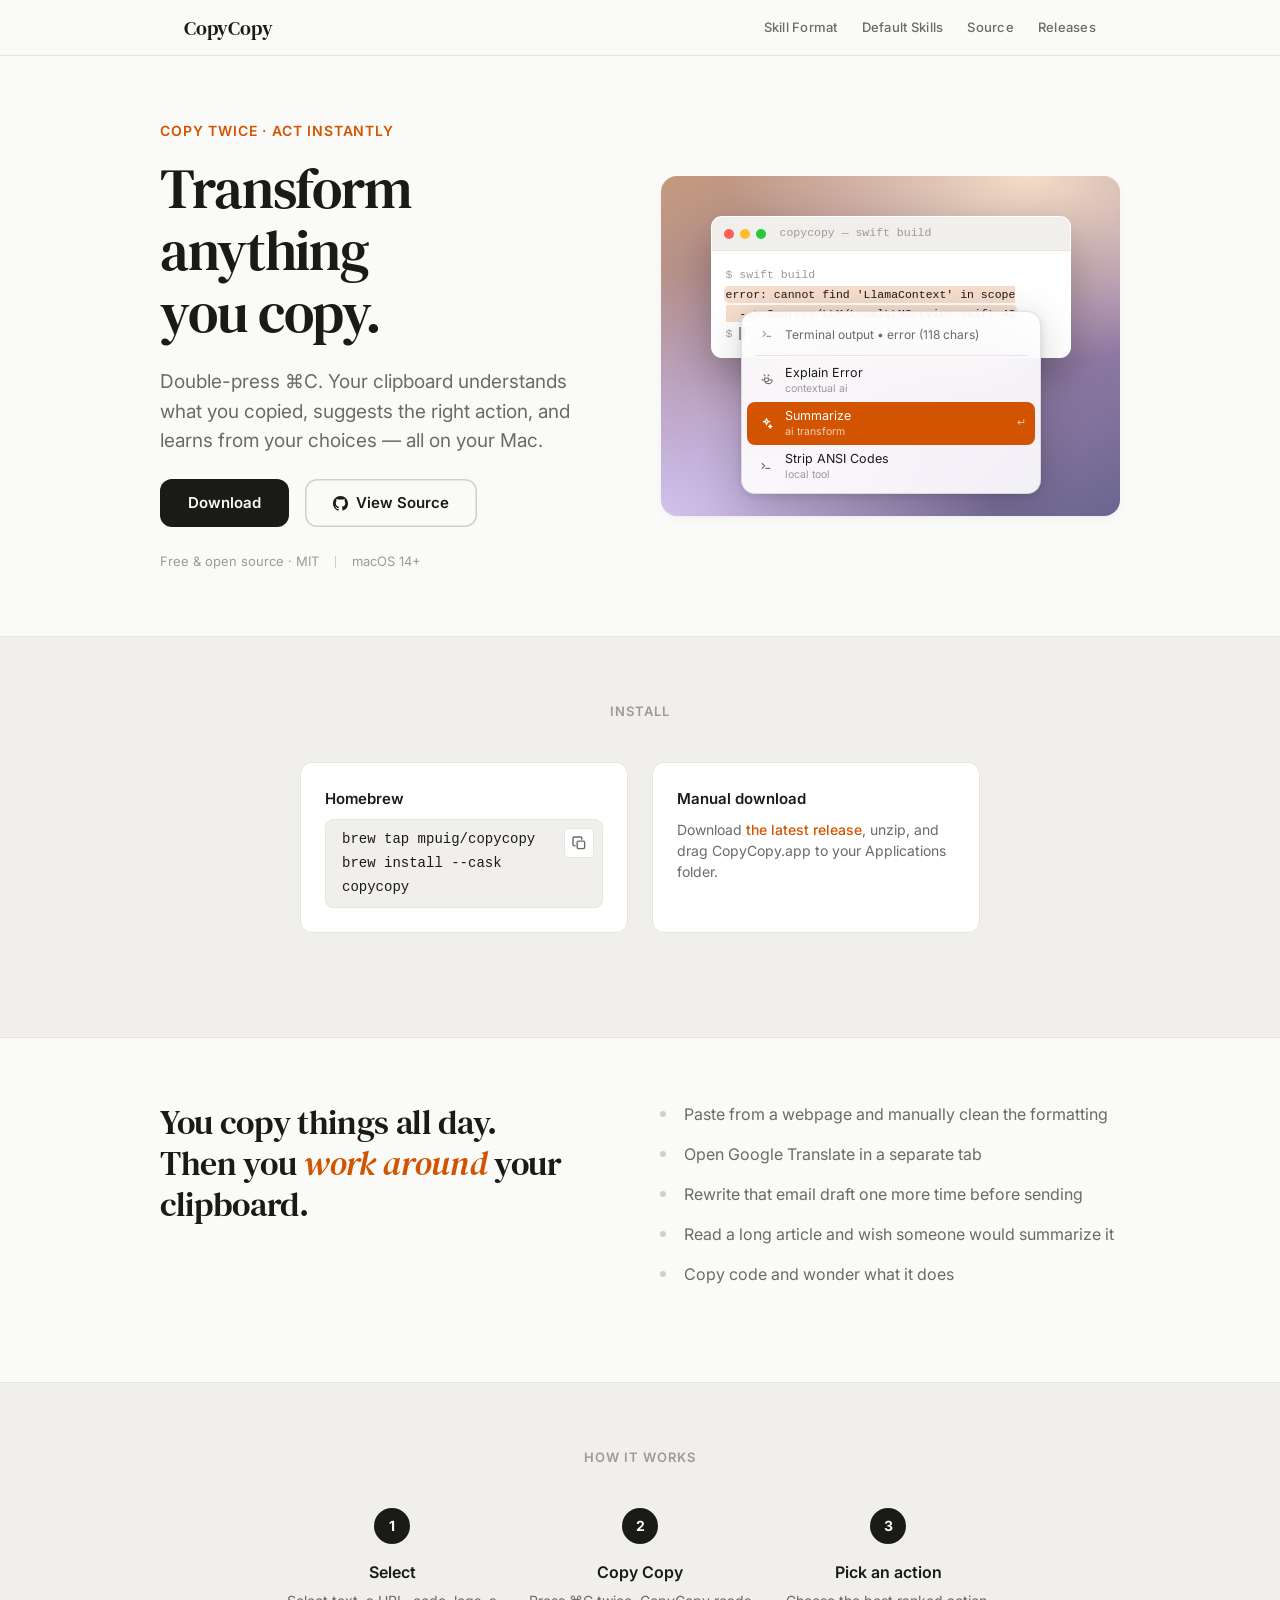
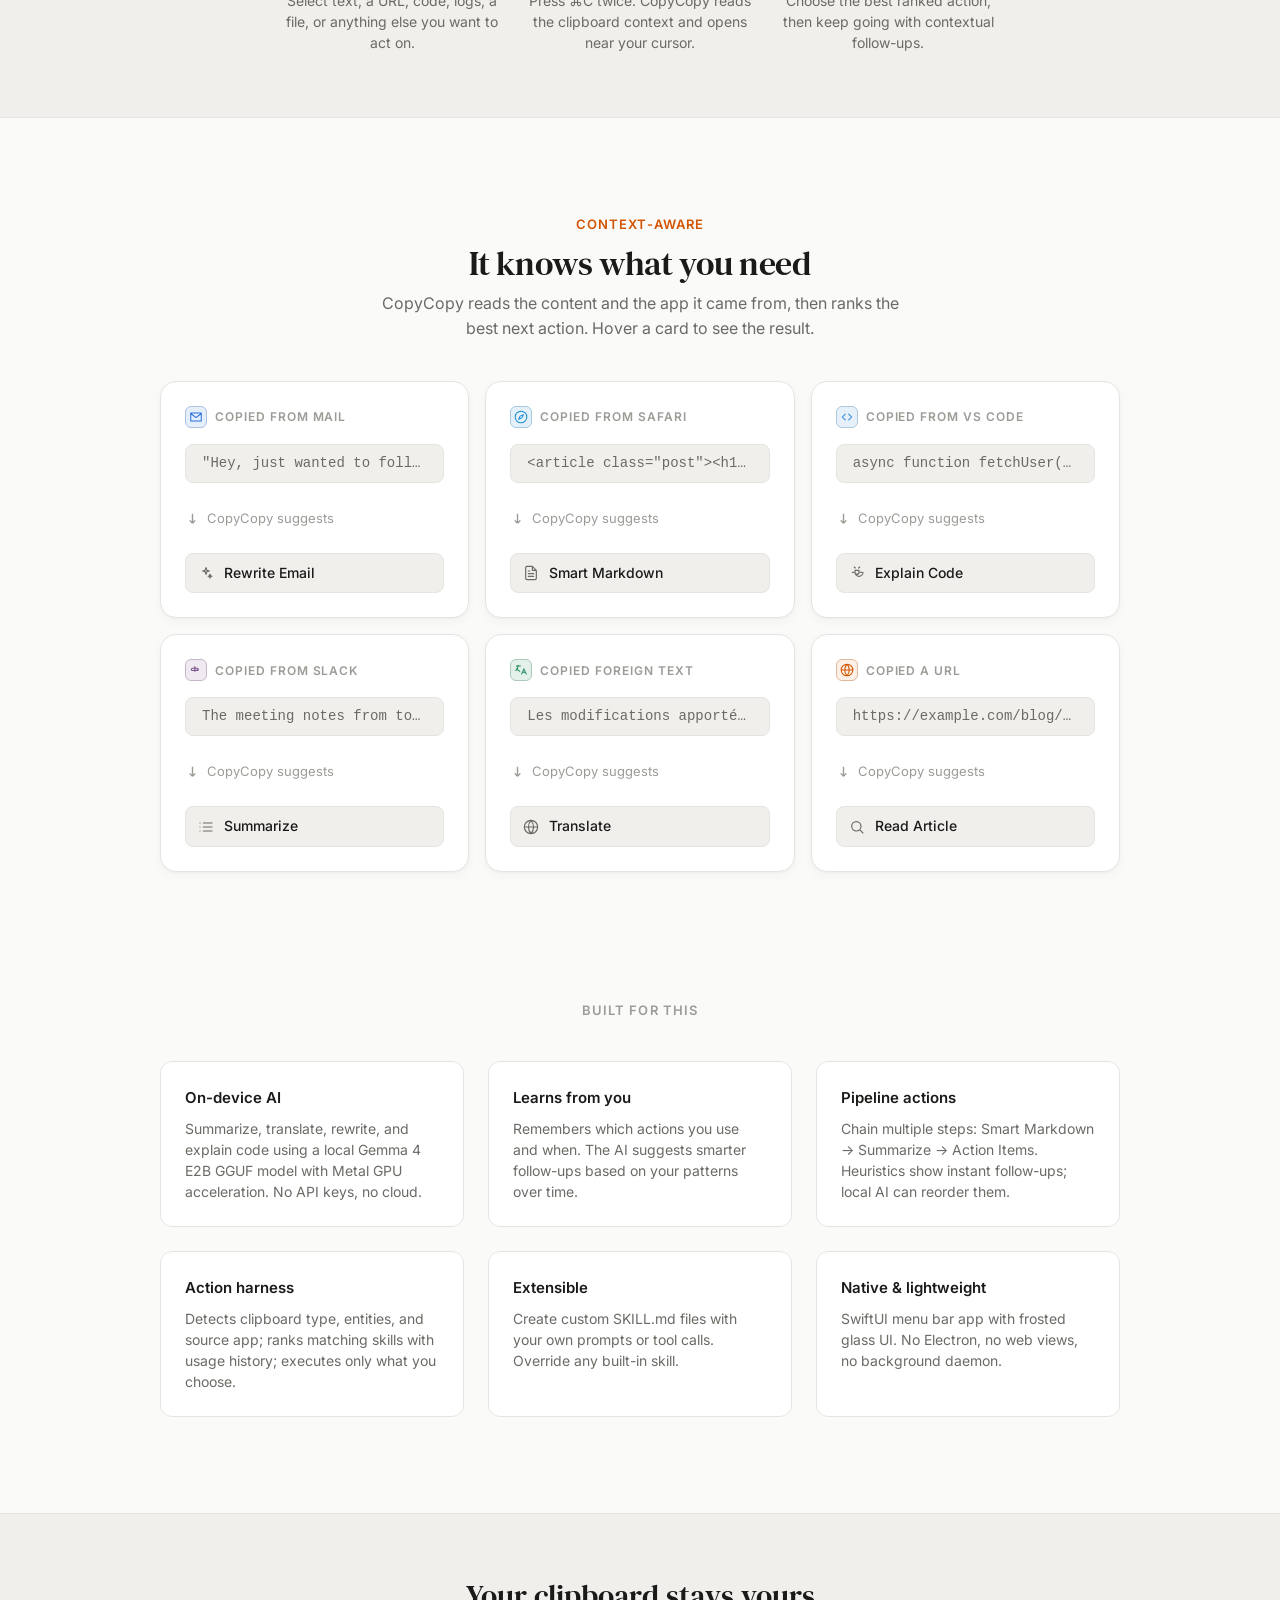
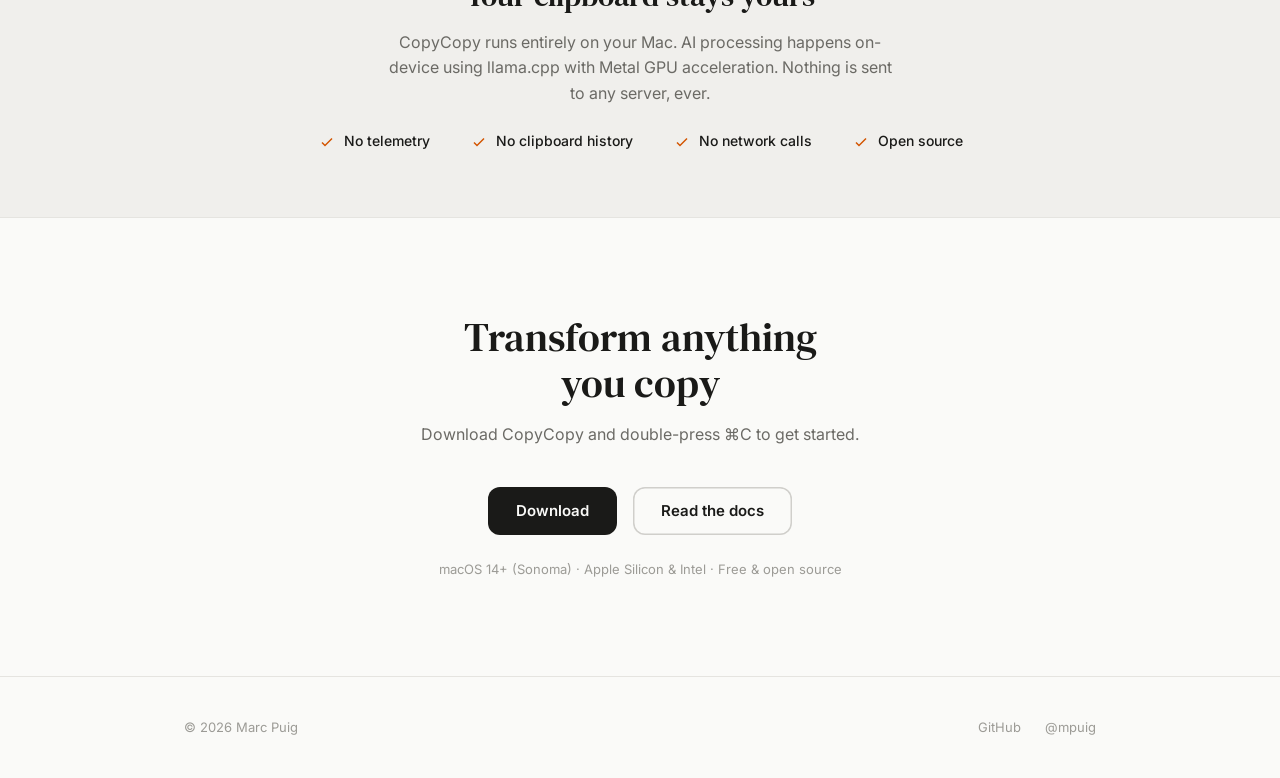
==== commit 04196758: "feat(site): redesign "It knows what you need" scenario cards Each card renders its suggested action " ====
--- a/docs/index.html
+++ b/docs/index.html
@@ -194,85 +194,147 @@
 
       <!-- Scenarios -->
       <section class="scenarios container">
-        <h2 class="scenarios__heading">It knows what you need</h2>
+        <p class="scenarios__label reveal">Context-aware</p>
+        <h2 class="scenarios__heading reveal">It knows what you need</h2>
+        <p class="scenarios__sub reveal">CopyCopy reads the content and the app it came from, then ranks the best next action. Hover a card to see the result.</p>
         <div class="scenarios__grid">
 
           <div class="scenario reveal">
             <div class="scenario__head">
-              <span class="scenario__appicon"><svg viewBox="0 0 24 24" fill="none" stroke="currentColor" stroke-width="1.75" stroke-linecap="round" stroke-linejoin="round"><path d="M3 5h18v14H3z M3 6l9 7 9-7"/></svg></span>
+              <span class="scenario__appicon" style="--src-tint: color-mix(in srgb, #2A6FDB 12%, var(--bg-raised)); --src-tint-bd: color-mix(in srgb, #2A6FDB 30%, var(--border)); --src-ink: #2A6FDB;"><svg viewBox="0 0 24 24" fill="none" stroke="currentColor" stroke-width="1.75" stroke-linecap="round" stroke-linejoin="round"><path d="M3 5h18v14H3z M3 6l9 7 9-7"/></svg></span>
               <span class="scenario__source">Copied from Mail</span>
             </div>
             <div class="scenario__content">"Hey, just wanted to follow up on the thing we discussed re: the timeline for..."</div>
-            <div class="scenario__arrow">
-              <svg viewBox="0 0 16 16" fill="none" stroke="currentColor" stroke-width="1.5"><path d="M8 3v10M8 13l-3-3M8 13l3-3"/></svg>
-              CopyCopy suggests
-            </div>
-            <div class="scenario__action">Rewrite Email</div>
+            <div class="scenario__flip">
+              <div class="scenario__arrow">
+                <svg viewBox="0 0 16 16" fill="none" stroke="currentColor" stroke-width="1.5"><path d="M8 3v10M8 13l-3-3M8 13l3-3"/></svg>
+                CopyCopy suggests
+              </div>
+              <div class="scenario__result">
+                <svg viewBox="0 0 16 16" fill="none" stroke="currentColor" stroke-width="1.8" stroke-linecap="round" stroke-linejoin="round"><path d="M13 4.5L6.5 11 3 7.5"/></svg>
+                <span>"Following up on our timeline discussion — do you have a revised date?"</span>
+              </div>
+            </div>
+            <div class="scenario__action">
+              <span class="scenario__action-ic"><svg viewBox="0 0 24 24" fill="none" stroke="currentColor" stroke-width="1.75" stroke-linecap="round" stroke-linejoin="round"><path d="M12 4l1.4 4L17 9l-3.6 1L12 14l-1.4-4L7 9l3.6-1z M18 14l.8 2 2 .8-2 .8-.8 2-.8-2-2-.8 2-.8z"/></svg></span>
+              <span class="scenario__action-label">Rewrite Email</span>
+              <span class="scenario__action-ret">↵</span>
+            </div>
           </div>
 
           <div class="scenario reveal">
             <div class="scenario__head">
-              <span class="scenario__appicon"><svg viewBox="0 0 24 24" fill="none" stroke="currentColor" stroke-width="1.75" stroke-linecap="round" stroke-linejoin="round"><path d="M12 2a10 10 0 100 20 10 10 0 000-20z M16 8l-2.5 5.5L8 16l2.5-5.5z"/></svg></span>
+              <span class="scenario__appicon" style="--src-tint: color-mix(in srgb, #1B8CD8 12%, var(--bg-raised)); --src-tint-bd: color-mix(in srgb, #1B8CD8 30%, var(--border)); --src-ink: #1B8CD8;"><svg viewBox="0 0 24 24" fill="none" stroke="currentColor" stroke-width="1.75" stroke-linecap="round" stroke-linejoin="round"><path d="M12 2a10 10 0 100 20 10 10 0 000-20z M16 8l-2.5 5.5L8 16l2.5-5.5z"/></svg></span>
               <span class="scenario__source">Copied from Safari</span>
             </div>
             <div class="scenario__content">&lt;article class="post"&gt;&lt;h1&gt;Understanding Transformers&lt;/h1&gt;...</div>
-            <div class="scenario__arrow">
-              <svg viewBox="0 0 16 16" fill="none" stroke="currentColor" stroke-width="1.5"><path d="M8 3v10M8 13l-3-3M8 13l3-3"/></svg>
-              CopyCopy suggests
-            </div>
-            <div class="scenario__action">Smart Markdown</div>
+            <div class="scenario__flip">
+              <div class="scenario__arrow">
+                <svg viewBox="0 0 16 16" fill="none" stroke="currentColor" stroke-width="1.5"><path d="M8 3v10M8 13l-3-3M8 13l3-3"/></svg>
+                CopyCopy suggests
+              </div>
+              <div class="scenario__result">
+                <svg viewBox="0 0 16 16" fill="none" stroke="currentColor" stroke-width="1.8" stroke-linecap="round" stroke-linejoin="round"><path d="M13 4.5L6.5 11 3 7.5"/></svg>
+                <span>Clean Markdown — navigation, ads, and boilerplate stripped out.</span>
+              </div>
+            </div>
+            <div class="scenario__action">
+              <span class="scenario__action-ic"><svg viewBox="0 0 24 24" fill="none" stroke="currentColor" stroke-width="1.75" stroke-linecap="round" stroke-linejoin="round"><path d="M14 2H6a2 2 0 00-2 2v16a2 2 0 002 2h12a2 2 0 002-2V8z M14 2v6h6 M8 13h8 M8 17h8 M8 9h2"/></svg></span>
+              <span class="scenario__action-label">Smart Markdown</span>
+              <span class="scenario__action-ret">↵</span>
+            </div>
           </div>
 
           <div class="scenario reveal">
             <div class="scenario__head">
-              <span class="scenario__appicon"><svg viewBox="0 0 24 24" fill="none" stroke="currentColor" stroke-width="1.75" stroke-linecap="round" stroke-linejoin="round"><path d="M9 7l-5 5 5 5 M15 7l5 5-5 5"/></svg></span>
+              <span class="scenario__appicon" style="--src-tint: color-mix(in srgb, #2F86D6 12%, var(--bg-raised)); --src-tint-bd: color-mix(in srgb, #2F86D6 30%, var(--border)); --src-ink: #2F86D6;"><svg viewBox="0 0 24 24" fill="none" stroke="currentColor" stroke-width="1.75" stroke-linecap="round" stroke-linejoin="round"><path d="M9 7l-5 5 5 5 M15 7l5 5-5 5"/></svg></span>
               <span class="scenario__source">Copied from VS Code</span>
             </div>
             <div class="scenario__content">async function fetchUser(id) { const res = await fetch(`/api/users/${id}`)...</div>
-            <div class="scenario__arrow">
-              <svg viewBox="0 0 16 16" fill="none" stroke="currentColor" stroke-width="1.5"><path d="M8 3v10M8 13l-3-3M8 13l3-3"/></svg>
-              CopyCopy suggests
-            </div>
-            <div class="scenario__action">Explain Code</div>
+            <div class="scenario__flip">
+              <div class="scenario__arrow">
+                <svg viewBox="0 0 16 16" fill="none" stroke="currentColor" stroke-width="1.5"><path d="M8 3v10M8 13l-3-3M8 13l3-3"/></svg>
+                CopyCopy suggests
+              </div>
+              <div class="scenario__result">
+                <svg viewBox="0 0 16 16" fill="none" stroke="currentColor" stroke-width="1.8" stroke-linecap="round" stroke-linejoin="round"><path d="M13 4.5L6.5 11 3 7.5"/></svg>
+                <span>Fetches a user by id from the /api/users endpoint and returns the parsed JSON.</span>
+              </div>
+            </div>
+            <div class="scenario__action">
+              <span class="scenario__action-ic"><svg viewBox="0 0 24 24" fill="none" stroke="currentColor" stroke-width="1.75" stroke-linecap="round" stroke-linejoin="round"><path d="M9 8h6v3a3 3 0 01-6 0z M9 11a6 6 0 0012 0 M5 11h2 M17 11h2 M8 3l1.5 1.5 M16 3l-1.5 1.5"/></svg></span>
+              <span class="scenario__action-label">Explain Code</span>
+              <span class="scenario__action-ret">↵</span>
+            </div>
           </div>
 
           <div class="scenario reveal">
             <div class="scenario__head">
-              <span class="scenario__appicon"><svg viewBox="0 0 24 24" fill="none" stroke="currentColor" stroke-width="1.75" stroke-linecap="round" stroke-linejoin="round"><path d="M6 9h8a2 2 0 010 4H6a2 2 0 010-4z M10 6v8 M14 11a2 2 0 01-4 0"/></svg></span>
+              <span class="scenario__appicon" style="--src-tint: color-mix(in srgb, #7A4D8C 12%, var(--bg-raised)); --src-tint-bd: color-mix(in srgb, #7A4D8C 30%, var(--border)); --src-ink: #7A4D8C;"><svg viewBox="0 0 24 24" fill="none" stroke="currentColor" stroke-width="1.75" stroke-linecap="round" stroke-linejoin="round"><path d="M6 9h8a2 2 0 010 4H6a2 2 0 010-4z M10 6v8 M14 11a2 2 0 01-4 0"/></svg></span>
               <span class="scenario__source">Copied from Slack</span>
             </div>
             <div class="scenario__content">The meeting notes from today: we agreed to push the release to next sprint and...</div>
-            <div class="scenario__arrow">
-              <svg viewBox="0 0 16 16" fill="none" stroke="currentColor" stroke-width="1.5"><path d="M8 3v10M8 13l-3-3M8 13l3-3"/></svg>
-              CopyCopy suggests
-            </div>
-            <div class="scenario__action">Summarize</div>
+            <div class="scenario__flip">
+              <div class="scenario__arrow">
+                <svg viewBox="0 0 16 16" fill="none" stroke="currentColor" stroke-width="1.5"><path d="M8 3v10M8 13l-3-3M8 13l3-3"/></svg>
+                CopyCopy suggests
+              </div>
+              <div class="scenario__result">
+                <svg viewBox="0 0 16 16" fill="none" stroke="currentColor" stroke-width="1.8" stroke-linecap="round" stroke-linejoin="round"><path d="M13 4.5L6.5 11 3 7.5"/></svg>
+                <span>Release pushed to next sprint · owners assigned · re-check scope Friday.</span>
+              </div>
+            </div>
+            <div class="scenario__action">
+              <span class="scenario__action-ic"><svg viewBox="0 0 24 24" fill="none" stroke="currentColor" stroke-width="1.75" stroke-linecap="round" stroke-linejoin="round"><path d="M8 6h13 M8 12h13 M8 18h13 M3 6h.01 M3 12h.01 M3 18h.01"/></svg></span>
+              <span class="scenario__action-label">Summarize</span>
+              <span class="scenario__action-ret">↵</span>
+            </div>
           </div>
 
           <div class="scenario reveal">
             <div class="scenario__head">
-              <span class="scenario__appicon"><svg viewBox="0 0 24 24" fill="none" stroke="currentColor" stroke-width="1.75" stroke-linecap="round" stroke-linejoin="round"><path d="M4 5h7 M7 4v1c0 3-1.5 6-4 8 M5 9c0 2 2 4 5 5 M13 19l4-9 4 9 M14.5 16h5"/></svg></span>
+              <span class="scenario__appicon" style="--src-tint: color-mix(in srgb, #1F8A5B 12%, var(--bg-raised)); --src-tint-bd: color-mix(in srgb, #1F8A5B 30%, var(--border)); --src-ink: #1F8A5B;"><svg viewBox="0 0 24 24" fill="none" stroke="currentColor" stroke-width="1.75" stroke-linecap="round" stroke-linejoin="round"><path d="M4 5h7 M7 4v1c0 3-1.5 6-4 8 M5 9c0 2 2 4 5 5 M13 19l4-9 4 9 M14.5 16h5"/></svg></span>
               <span class="scenario__source">Copied foreign text</span>
             </div>
             <div class="scenario__content">Les modifications apportées au système de gestion des données permettent une...</div>
-            <div class="scenario__arrow">
-              <svg viewBox="0 0 16 16" fill="none" stroke="currentColor" stroke-width="1.5"><path d="M8 3v10M8 13l-3-3M8 13l3-3"/></svg>
-              CopyCopy suggests
-            </div>
-            <div class="scenario__action">Translate</div>
+            <div class="scenario__flip">
+              <div class="scenario__arrow">
+                <svg viewBox="0 0 16 16" fill="none" stroke="currentColor" stroke-width="1.5"><path d="M8 3v10M8 13l-3-3M8 13l3-3"/></svg>
+                CopyCopy suggests
+              </div>
+              <div class="scenario__result">
+                <svg viewBox="0 0 16 16" fill="none" stroke="currentColor" stroke-width="1.8" stroke-linecap="round" stroke-linejoin="round"><path d="M13 4.5L6.5 11 3 7.5"/></svg>
+                <span>The changes made to the data-management system allow for greater flexibility.</span>
+              </div>
+            </div>
+            <div class="scenario__action">
+              <span class="scenario__action-ic"><svg viewBox="0 0 24 24" fill="none" stroke="currentColor" stroke-width="1.75" stroke-linecap="round" stroke-linejoin="round"><path d="M12 2a10 10 0 100 20 10 10 0 000-20z M2 12h20 M12 2a15 15 0 010 20 M12 2a15 15 0 000 20"/></svg></span>
+              <span class="scenario__action-label">Translate</span>
+              <span class="scenario__action-ret">↵</span>
+            </div>
           </div>
 
           <div class="scenario reveal">
             <div class="scenario__head">
-              <span class="scenario__appicon"><svg viewBox="0 0 24 24" fill="none" stroke="currentColor" stroke-width="1.75" stroke-linecap="round" stroke-linejoin="round"><path d="M12 2a10 10 0 100 20 10 10 0 000-20z M2 12h20 M12 2a15 15 0 010 20 M12 2a15 15 0 000 20"/></svg></span>
+              <span class="scenario__appicon" style="--src-tint: var(--accent-soft); --src-tint-bd: color-mix(in srgb, var(--accent) 30%, var(--border)); --src-ink: var(--accent);"><svg viewBox="0 0 24 24" fill="none" stroke="currentColor" stroke-width="1.75" stroke-linecap="round" stroke-linejoin="round"><path d="M12 2a10 10 0 100 20 10 10 0 000-20z M2 12h20 M12 2a15 15 0 010 20 M12 2a15 15 0 000 20"/></svg></span>
               <span class="scenario__source">Copied a URL</span>
             </div>
             <div class="scenario__content">https://example.com/blog/how-to-build-ai-agents-from-scratch</div>
-            <div class="scenario__arrow">
-              <svg viewBox="0 0 16 16" fill="none" stroke="currentColor" stroke-width="1.5"><path d="M8 3v10M8 13l-3-3M8 13l3-3"/></svg>
-              CopyCopy suggests
-            </div>
-            <div class="scenario__action">Read Article</div>
+            <div class="scenario__flip">
+              <div class="scenario__arrow">
+                <svg viewBox="0 0 16 16" fill="none" stroke="currentColor" stroke-width="1.5"><path d="M8 3v10M8 13l-3-3M8 13l3-3"/></svg>
+                CopyCopy suggests
+              </div>
+              <div class="scenario__result">
+                <svg viewBox="0 0 16 16" fill="none" stroke="currentColor" stroke-width="1.8" stroke-linecap="round" stroke-linejoin="round"><path d="M13 4.5L6.5 11 3 7.5"/></svg>
+                <span>Fetched and cleaned — the readable article, ready to summarize or save.</span>
+              </div>
+            </div>
+            <div class="scenario__action">
+              <span class="scenario__action-ic"><svg viewBox="0 0 24 24" fill="none" stroke="currentColor" stroke-width="1.75" stroke-linecap="round" stroke-linejoin="round"><path d="M11 4a7 7 0 100 14 7 7 0 000-14z M21 21l-4.3-4.3"/></svg></span>
+              <span class="scenario__action-label">Read Article</span>
+              <span class="scenario__action-ret">↵</span>
+            </div>
           </div>
 
         </div>
--- a/docs/site.css
+++ b/docs/site.css
@@ -580,6 +580,16 @@
   padding: var(--space-3xl) 0 var(--space-2xl);
 }
 
+.scenarios__label {
+  text-align: center;
+  font-size: 13px;
+  font-weight: 600;
+  color: var(--accent);
+  text-transform: uppercase;
+  letter-spacing: 0.08em;
+  margin-bottom: var(--space-sm);
+}
+
 .scenarios__heading {
   font-family: var(--font-display);
   font-size: clamp(26px, 3.5vw, 34px);
@@ -588,22 +598,33 @@
   color: var(--text);
   font-weight: 400;
   text-align: center;
-  margin-bottom: var(--space-xl);
+  margin-bottom: var(--space-sm);
+}
+
+.scenarios__sub {
+  text-align: center;
+  font-size: 16px;
+  color: var(--text-secondary);
+  max-width: 540px;
+  margin: 0 auto;
+  line-height: 1.55;
 }
 
 .scenarios__grid {
   display: grid;
   grid-template-columns: repeat(3, 1fr);
   gap: var(--space-md);
+  margin-top: var(--space-xl);
 }
 
 .scenario {
+  position: relative;
   background: var(--bg-raised);
   border: 1px solid var(--border);
   border-radius: var(--radius-lg);
   padding: var(--space-lg);
   box-shadow: var(--shadow-card);
-  transition: box-shadow 0.25s ease, transform 0.25s ease;
+  transition: box-shadow 0.25s ease, transform 0.25s ease, border-color 0.25s ease;
   display: flex;
   flex-direction: column;
   gap: var(--space-md);
@@ -613,6 +634,7 @@
 .scenario:hover {
   box-shadow: var(--shadow-card-hover);
   transform: translateY(-2px);
+  border-color: color-mix(in srgb, var(--accent) 35%, var(--border));
 }
 
 .scenario__head {
@@ -629,9 +651,9 @@
   display: inline-flex;
   align-items: center;
   justify-content: center;
-  background: var(--bg-sunken);
-  border: 1px solid var(--border);
-  color: var(--text-secondary);
+  background: var(--src-tint, var(--bg-sunken));
+  border: 1px solid var(--src-tint-bd, var(--border));
+  color: var(--src-ink, var(--text-secondary));
 }
 
 .scenario__appicon svg {
@@ -661,31 +683,105 @@
   text-overflow: ellipsis;
 }
 
+/* Flip area: "↓ CopyCopy suggests" swaps to the transformed result on hover */
+.scenario__flip {
+  position: relative;
+  min-height: 38px;
+  display: flex;
+  align-items: center;
+}
+
 .scenario__arrow {
   display: flex;
   align-items: center;
-  gap: var(--space-sm);
+  gap: 7px;
   color: var(--text-tertiary);
   font-size: 13px;
+  transition: opacity 0.25s var(--ease-out);
 }
 
 .scenario__arrow svg {
-  width: 16px;
-  height: 16px;
+  width: 15px;
+  height: 15px;
   flex-shrink: 0;
 }
 
+.scenario__result {
+  position: absolute;
+  inset: 0;
+  display: flex;
+  align-items: center;
+  gap: 7px;
+  font-size: 12.5px;
+  line-height: 1.45;
+  color: var(--text);
+  opacity: 0;
+  transform: translateY(3px);
+  transition: opacity 0.25s var(--ease-out), transform 0.25s var(--ease-out);
+  pointer-events: none;
+}
+
+.scenario__result svg {
+  width: 14px;
+  height: 14px;
+  color: var(--success);
+  flex-shrink: 0;
+  margin-top: 1px;
+  align-self: flex-start;
+}
+
+.scenario:hover .scenario__arrow { opacity: 0; }
+.scenario:hover .scenario__result { opacity: 1; transform: translateY(0); }
+
+/* Action rendered like the real floating-panel row (lights up on hover) */
 .scenario__action {
-  display: inline-flex;
-  align-items: center;
-  gap: var(--space-sm);
-  background: var(--accent-soft);
-  color: var(--accent);
+  display: flex;
+  align-items: center;
+  gap: 9px;
+  background: var(--bg-sunken);
+  color: var(--text);
+  border: 1px solid var(--border);
   font-size: 14px;
-  font-weight: 600;
-  padding: var(--space-sm) var(--space-md);
+  font-weight: 500;
+  padding: 8px 11px;
   border-radius: var(--radius-sm);
-  align-self: flex-start;
+  transition: background 0.25s var(--ease-out), color 0.25s var(--ease-out), border-color 0.25s var(--ease-out);
+}
+
+.scenario__action-ic {
+  width: 18px;
+  display: flex;
+  align-items: center;
+  justify-content: center;
+  color: var(--text-secondary);
+  flex-shrink: 0;
+}
+.scenario__action-ic svg { width: 16px; height: 16px; }
+
+.scenario__action-label { flex: 1; min-width: 0; }
+
+.scenario__action-ret {
+  font-family: var(--font-mono);
+  font-size: 12px;
+  color: var(--text-tertiary);
+  opacity: 0;
+  transition: opacity 0.25s var(--ease-out);
+}
+
+.scenario:hover .scenario__action {
+  background: var(--accent);
+  color: #fff;
+  border-color: var(--accent);
+}
+.scenario:hover .scenario__action-ic { color: #fff; }
+.scenario:hover .scenario__action-ret { color: rgba(255, 255, 255, 0.72); opacity: 1; }
+
+@media (prefers-reduced-motion: reduce) {
+  .scenario,
+  .scenario__arrow,
+  .scenario__result,
+  .scenario__action,
+  .scenario__action-ret { transition: none; }
 }
 
 /* ---------------------------------------- */
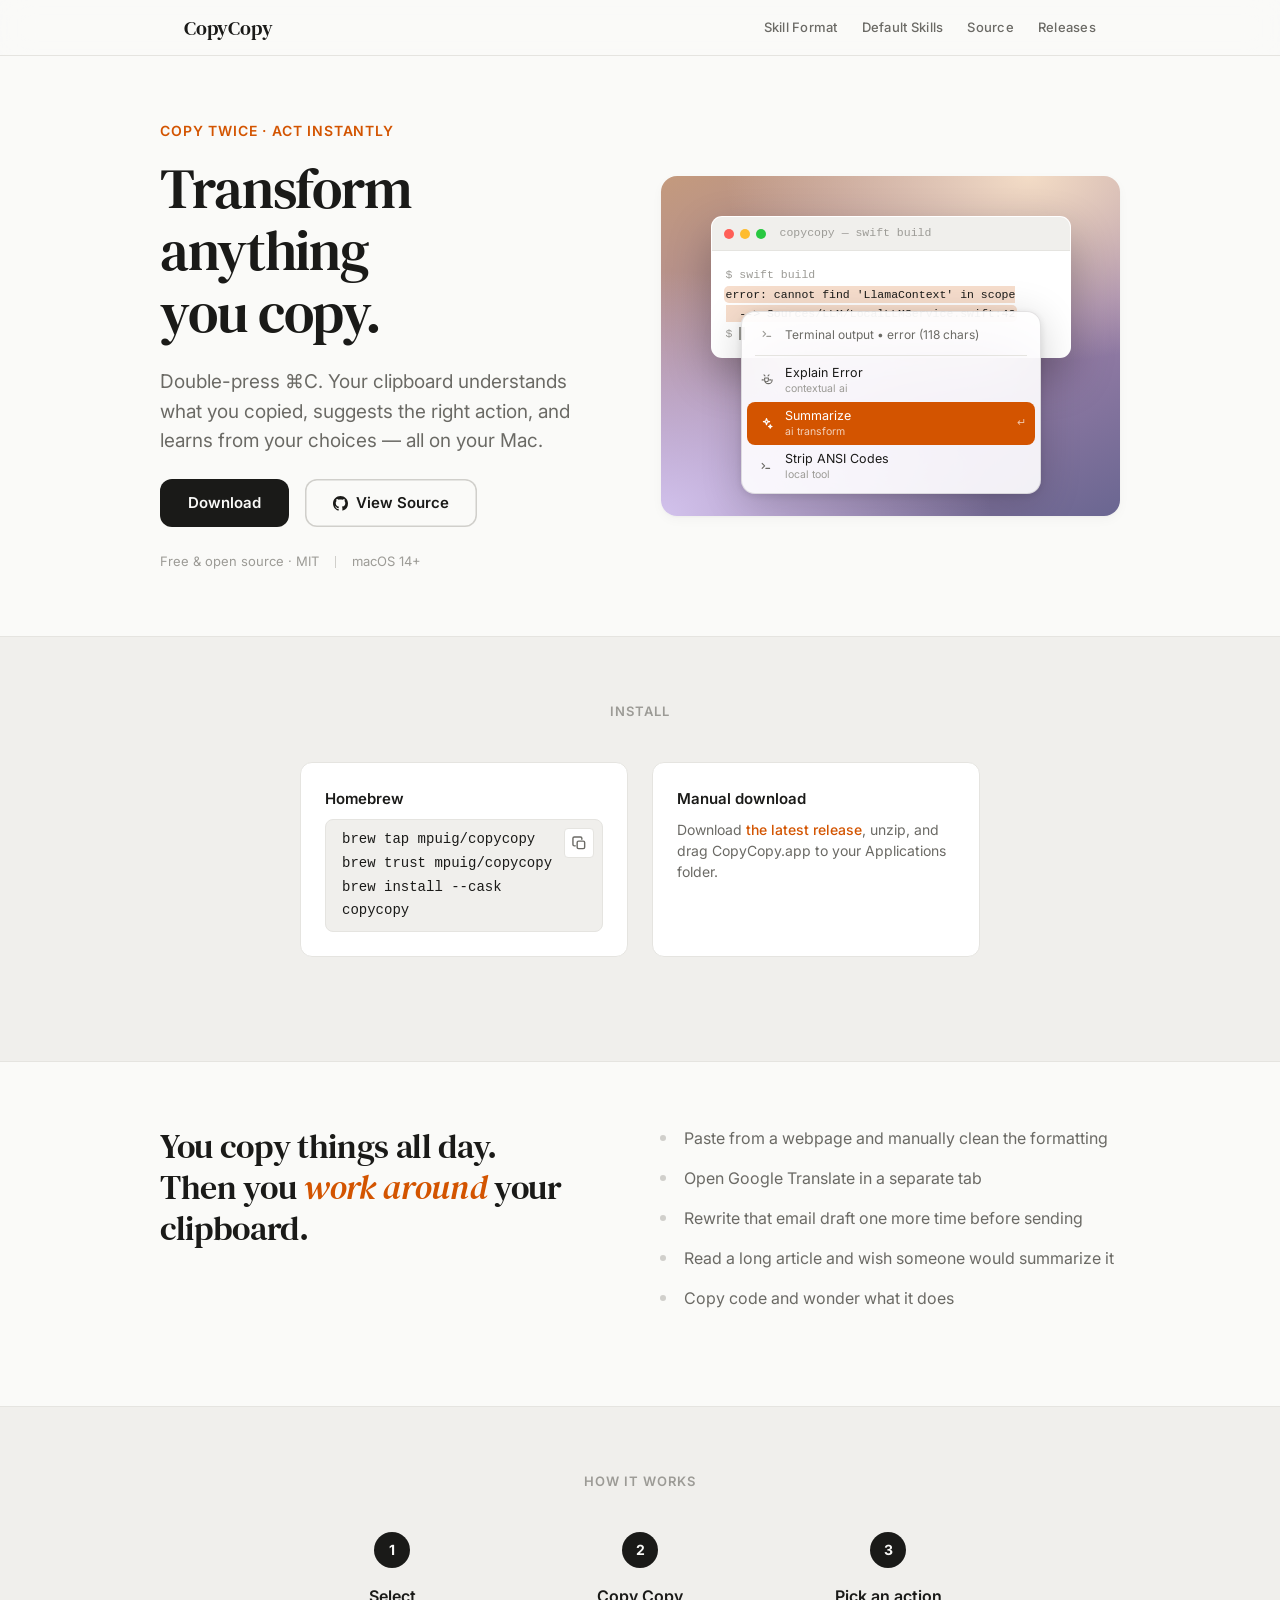
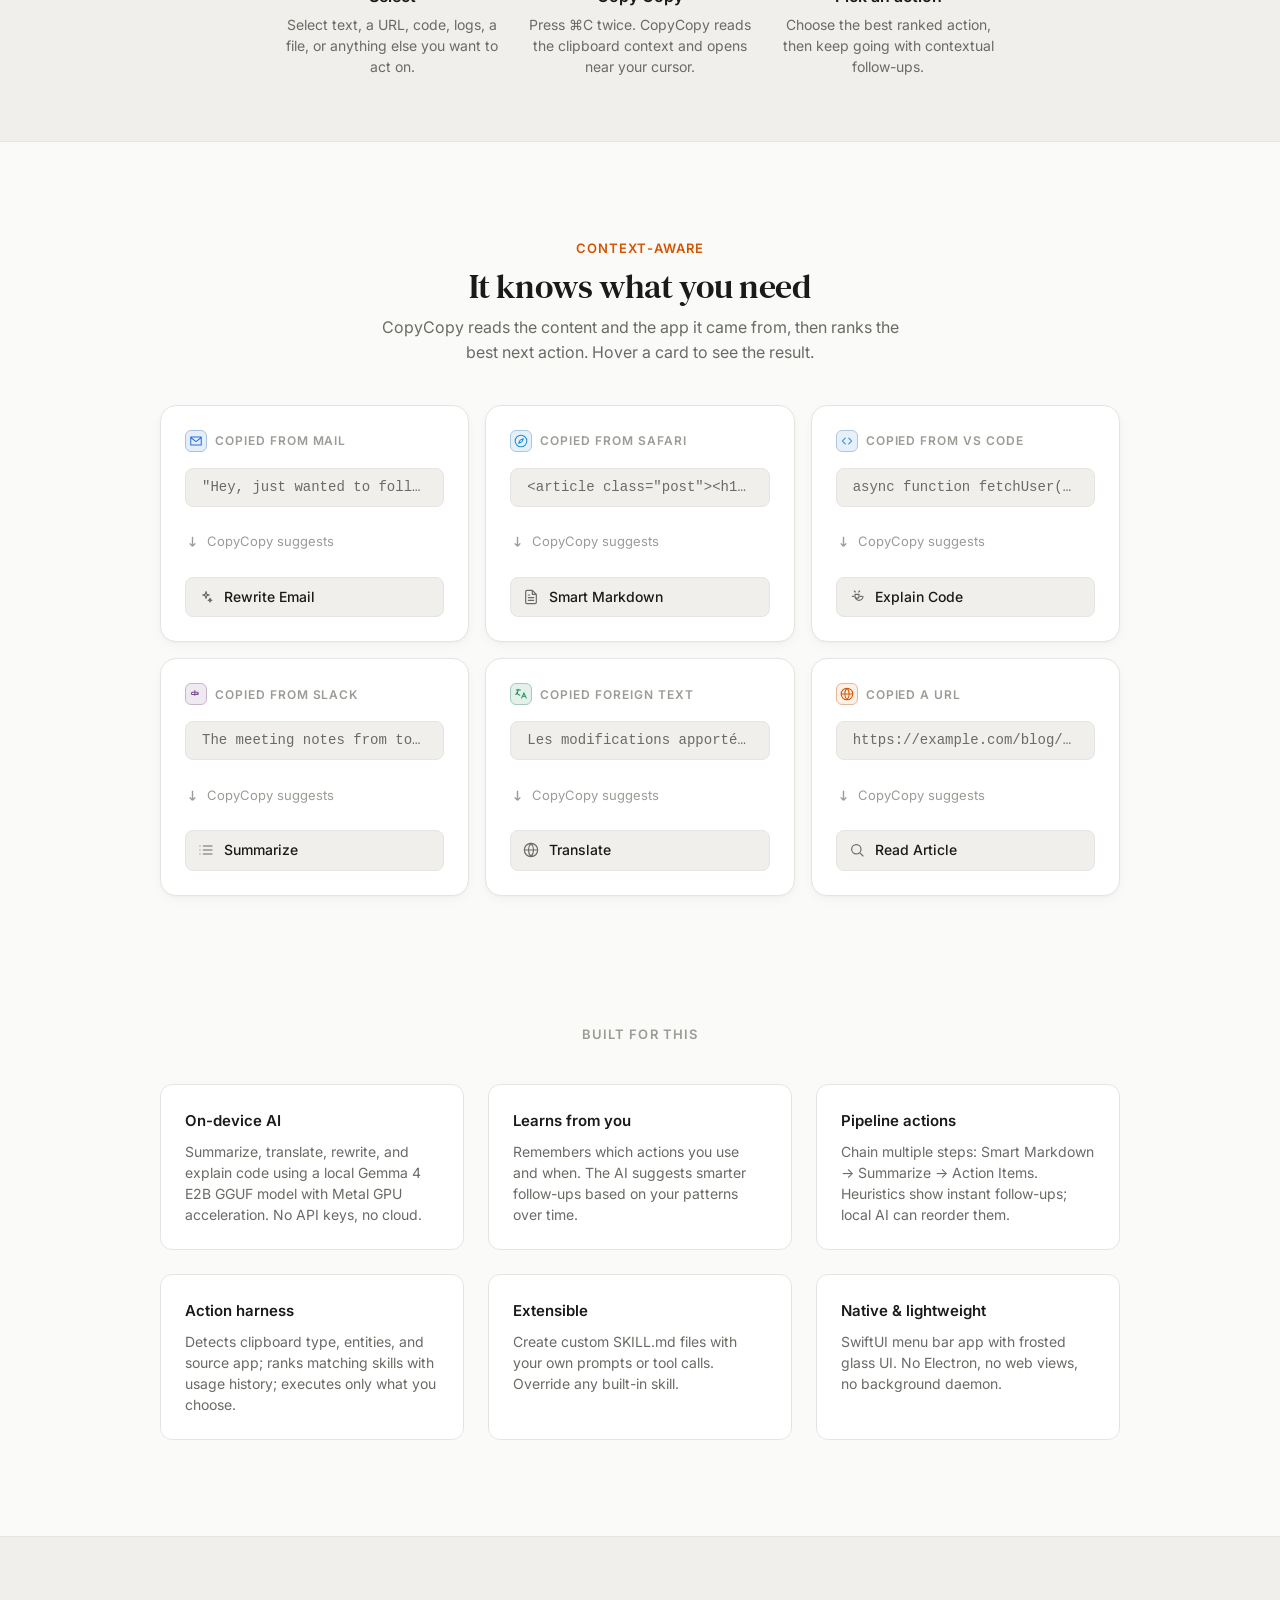
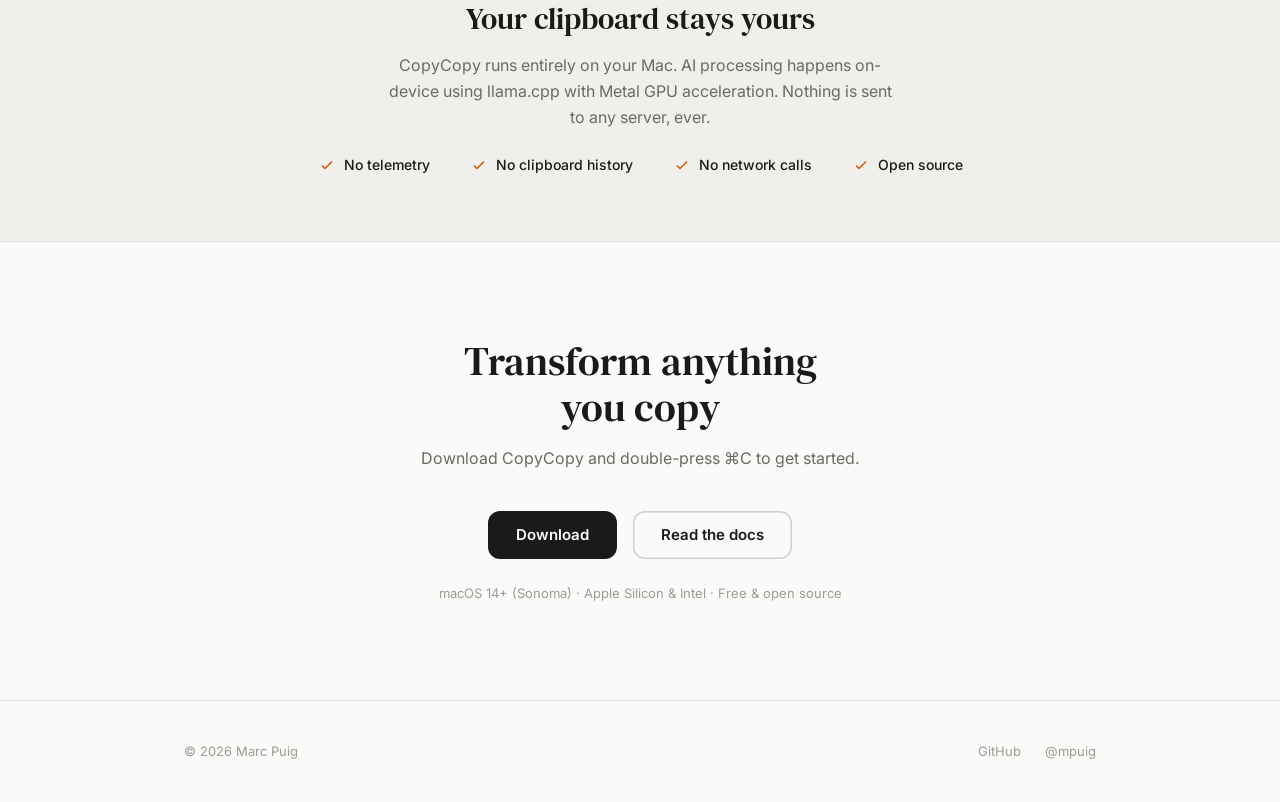
==== commit 2dfcba90: "docs: add brew trust step to Homebrew install instructions Homebrew 6.0 enforces tap trust, so third" ====
--- a/docs/index.html
+++ b/docs/index.html
@@ -132,8 +132,8 @@
             <div class="install__method reveal">
               <p class="install__method-title">Homebrew</p>
               <div class="install__code">
-                <code>brew tap mpuig/copycopy<br>brew install --cask copycopy</code>
-                <button class="install__copy" type="button" aria-label="Copy to clipboard" title="Copy" data-copy="brew tap mpuig/copycopy&#10;brew install --cask copycopy">
+                <code>brew tap mpuig/copycopy<br>brew trust mpuig/copycopy<br>brew install --cask copycopy</code>
+                <button class="install__copy" type="button" aria-label="Copy to clipboard" title="Copy" data-copy="brew tap mpuig/copycopy&#10;brew trust mpuig/copycopy&#10;brew install --cask copycopy">
                   <svg class="install__copy-copy" viewBox="0 0 16 16" fill="none" stroke="currentColor" stroke-width="1.5" stroke-linecap="round" stroke-linejoin="round"><rect x="5.5" y="5.5" width="8" height="8" rx="1.5"/><path d="M3.5 10.5h-1A1.5 1.5 0 011 9V2.5A1.5 1.5 0 012.5 1H9a1.5 1.5 0 011.5 1.5v1"/></svg>
                   <svg class="install__copy-check" viewBox="0 0 16 16" fill="none" stroke="currentColor" stroke-width="1.8" stroke-linecap="round" stroke-linejoin="round"><path d="M13 4.5L6.5 11 3 7.5"/></svg>
                 </button>
